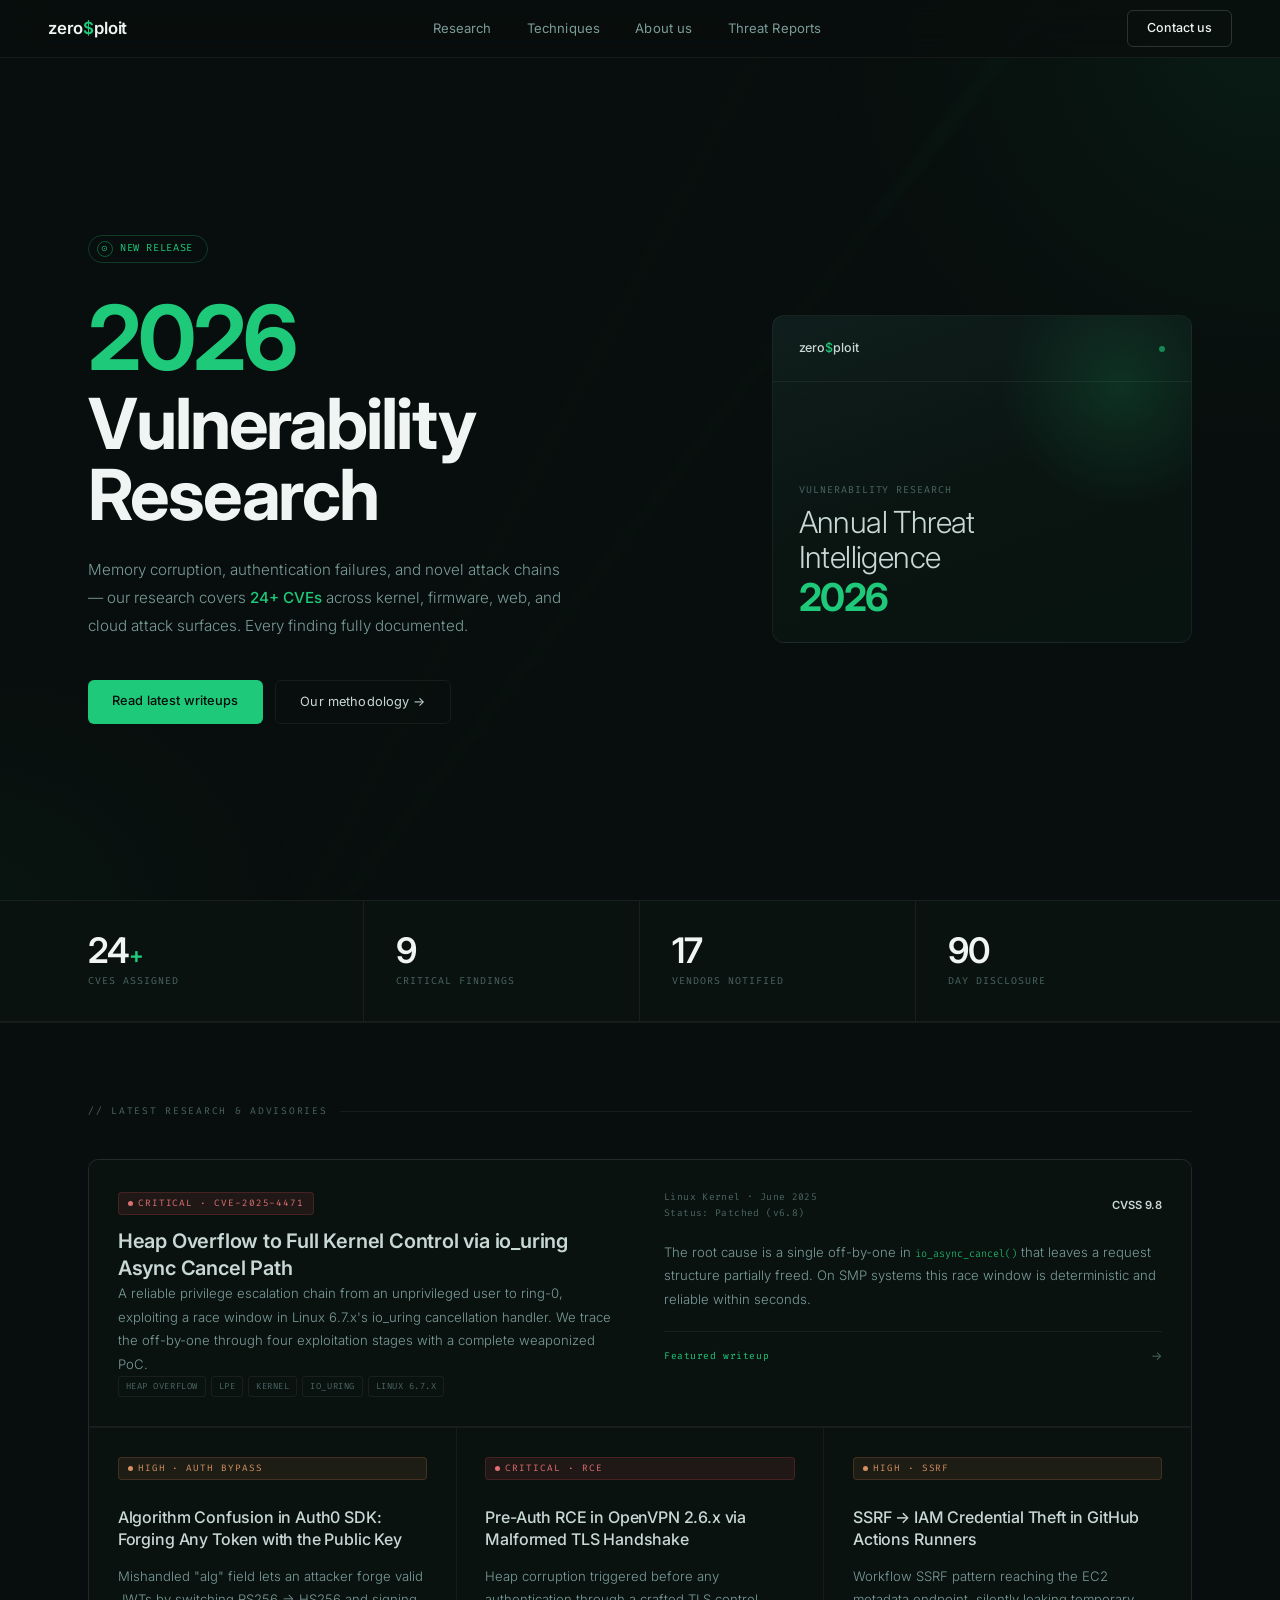
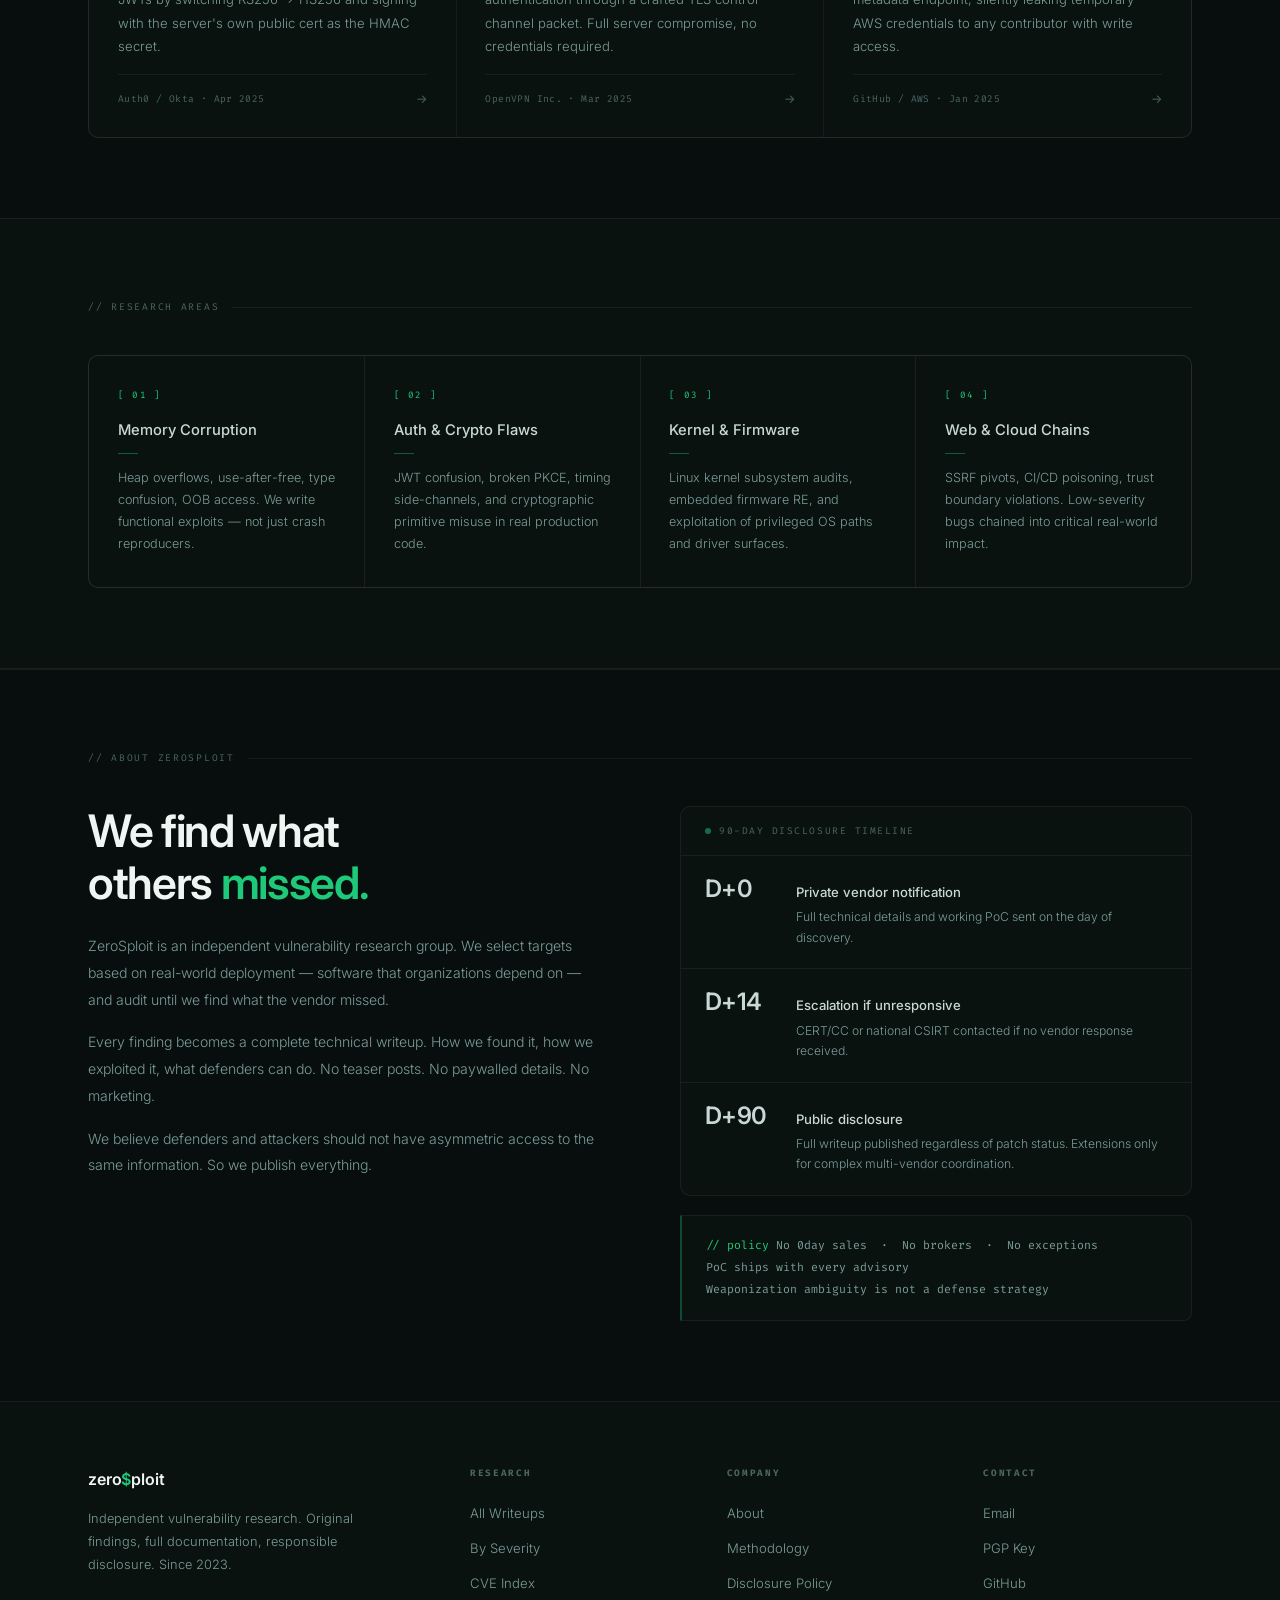
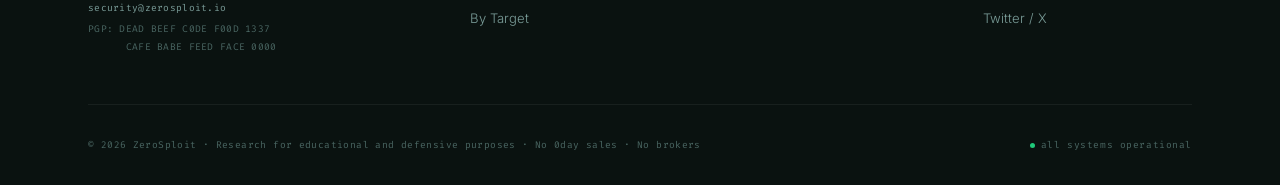
==== index.html @ f0966a4c "Initial commit: ZeroSploit vulnerability research site - Homepage with hero, stats, research cards, " ====
<!DOCTYPE html>
<html lang="en">
<head>
<meta charset="UTF-8"/>
<meta name="viewport" content="width=device-width, initial-scale=1.0"/>
<title>ZeroSploit — Vulnerability Research</title>
<link rel="preconnect" href="https://fonts.googleapis.com"/>
<link href="https://fonts.googleapis.com/css2?family=Inter:wght@300;400;500;600&family=Fira+Code:wght@300;400&display=swap" rel="stylesheet"/>
<link rel="stylesheet" href="assets/style.css"/>
</head>
<body>

<div class="scene" aria-hidden="true">
  <div class="sg-tr"></div>
  <div class="sg-bl"></div>
  <div class="sg-rays"></div>
</div>

<!-- NAV -->
<nav>
  <a class="nav-logo" href="/">zero<span class="dollar">$</span>ploit</a>
  <div class="nav-links">
    <a href="#research">Research</a>
    <a href="#techniques">Techniques</a>
    <a href="#about">About us</a>
    <a href="#contact">Threat Reports</a>
  </div>
  <a class="nav-btn" href="#contact">Contact us</a>
</nav>

<!-- HERO -->
<div class="hero">
  <div class="hero-left">
    <div class="hero-chip">
      <div class="chip-icon">&#x2299;</div>
      New Release
    </div>
    <div class="hero-year">2026</div>
    <h1 class="hero-headline">Vulnerability<br/>Research</h1>
    <p class="hero-sub">
      Memory corruption, authentication failures, and novel attack chains —
      our research covers <strong>24+ CVEs</strong> across kernel, firmware,
      web, and cloud attack surfaces. Every finding fully documented.
    </p>
    <div class="hero-actions">
      <a class="btn-primary" href="#research">Read latest writeups</a>
      <a class="btn-outline" href="#about">Our methodology &rarr;</a>
    </div>
  </div>

  <div class="hero-right">
    <div class="report-card">
      <div class="rc-glow"></div>
      <div class="rc-top">
        <span class="rc-brand">zero<span class="dollar">$</span>ploit</span>
        <span class="rc-dot"></span>
      </div>
      <div class="rc-body">
        <div class="rc-mesh"></div>
        <div class="rc-label">Vulnerability Research</div>
        <div class="rc-title">Annual Threat<br/>Intelligence</div>
        <div class="rc-year">2026</div>
      </div>
    </div>
  </div>
</div>

<!-- STATS BAR -->
<div class="stats-bar">
  <div class="stats-inner">
    <div class="stat-cell">
      <div class="stat-num">24<span>+</span></div>
      <div class="stat-label">CVEs Assigned</div>
    </div>
    <div class="stat-cell">
      <div class="stat-num">9</div>
      <div class="stat-label">Critical Findings</div>
    </div>
    <div class="stat-cell">
      <div class="stat-num">17</div>
      <div class="stat-label">Vendors Notified</div>
    </div>
    <div class="stat-cell">
      <div class="stat-num">90</div>
      <div class="stat-label">Day Disclosure</div>
    </div>
  </div>
</div>

<!-- RESEARCH -->
<div style="border-top: 1px solid var(--border); position: relative; z-index: 1;">
<div class="section" id="research">
  <div class="sec-label">// latest research & advisories</div>

  <div class="cards-layout">

    <!-- hero row -->
    <div class="rcard rcard-hero" onclick="window.location='posts/cve-2025-example.html'">
      <div class="rcard-hero-left">
        <div class="sev sev-c">Critical &middot; CVE-2025-4471</div>
        <div class="rcard-title">Heap Overflow to Full Kernel Control via io_uring Async Cancel Path</div>
        <p class="rcard-excerpt">A reliable privilege escalation chain from an unprivileged user to ring-0, exploiting a race window in Linux 6.7.x's io_uring cancellation handler. We trace the off-by-one through four exploitation stages with a complete weaponized PoC.</p>
        <div class="rcard-tags">
          <span class="rtag">heap overflow</span>
          <span class="rtag">LPE</span>
          <span class="rtag">kernel</span>
          <span class="rtag">io_uring</span>
          <span class="rtag">Linux 6.7.x</span>
        </div>
      </div>
      <div class="rcard-hero-right">
        <div class="rcard-foot" style="border: none; padding: 0; margin: 0 0 1.2rem 0;">
          <div class="rcard-meta">Linux Kernel &middot; June 2025<br/>Status: Patched (v6.8)</div>
          <div class="rcard-cvss">CVSS 9.8</div>
        </div>
        <p class="rcard-excerpt">The root cause is a single off-by-one in <code style="font-family:var(--code);font-size:0.78em;color:var(--green);">io_async_cancel()</code> that leaves a request structure partially freed. On SMP systems this race window is deterministic and reliable within seconds.</p>
        <div class="rcard-foot" style="margin-top: 1.2rem;">
          <span style="font-family:var(--code);font-size:0.6rem;color:var(--green);letter-spacing:0.06em;">Featured writeup</span>
          <span class="rcard-arrow">&rarr;</span>
        </div>
      </div>
    </div>

    <!-- row 2 -->
    <a class="rcard" href="#">
      <div class="sev sev-h">High &middot; Auth Bypass</div>
      <div class="rcard-title">Algorithm Confusion in Auth0 SDK: Forging Any Token with the Public Key</div>
      <p class="rcard-excerpt">Mishandled "alg" field lets an attacker forge valid JWTs by switching RS256 &rarr; HS256 and signing with the server's own public cert as the HMAC secret.</p>
      <div class="rcard-foot">
        <div class="rcard-meta">Auth0 / Okta &middot; Apr 2025</div>
        <span class="rcard-arrow">&rarr;</span>
      </div>
    </a>

    <a class="rcard" href="#">
      <div class="sev sev-c">Critical &middot; RCE</div>
      <div class="rcard-title">Pre-Auth RCE in OpenVPN 2.6.x via Malformed TLS Handshake</div>
      <p class="rcard-excerpt">Heap corruption triggered before any authentication through a crafted TLS control channel packet. Full server compromise, no credentials required.</p>
      <div class="rcard-foot">
        <div class="rcard-meta">OpenVPN Inc. &middot; Mar 2025</div>
        <span class="rcard-arrow">&rarr;</span>
      </div>
    </a>

    <a class="rcard" href="#">
      <div class="sev sev-h">High &middot; SSRF</div>
      <div class="rcard-title">SSRF &rarr; IAM Credential Theft in GitHub Actions Runners</div>
      <p class="rcard-excerpt">Workflow SSRF pattern reaching the EC2 metadata endpoint, silently leaking temporary AWS credentials to any contributor with write access.</p>
      <div class="rcard-foot">
        <div class="rcard-meta">GitHub / AWS &middot; Jan 2025</div>
        <span class="rcard-arrow">&rarr;</span>
      </div>
    </a>

  </div>
</div>
</div>

<!-- TECHNIQUES -->
<div class="tech-wrap" id="techniques">
  <div class="tech-inner">
    <div class="sec-label">// research areas</div>
    <div class="tech-grid">
      <div class="tech-cell">
        <div class="tech-num">[ 01 ]</div>
        <div class="tech-name">Memory Corruption</div>
        <div class="tech-line"></div>
        <p class="tech-desc">Heap overflows, use-after-free, type confusion, OOB access. We write functional exploits — not just crash reproducers.</p>
      </div>
      <div class="tech-cell">
        <div class="tech-num">[ 02 ]</div>
        <div class="tech-name">Auth & Crypto Flaws</div>
        <div class="tech-line"></div>
        <p class="tech-desc">JWT confusion, broken PKCE, timing side-channels, and cryptographic primitive misuse in real production code.</p>
      </div>
      <div class="tech-cell">
        <div class="tech-num">[ 03 ]</div>
        <div class="tech-name">Kernel & Firmware</div>
        <div class="tech-line"></div>
        <p class="tech-desc">Linux kernel subsystem audits, embedded firmware RE, and exploitation of privileged OS paths and driver surfaces.</p>
      </div>
      <div class="tech-cell">
        <div class="tech-num">[ 04 ]</div>
        <div class="tech-name">Web & Cloud Chains</div>
        <div class="tech-line"></div>
        <p class="tech-desc">SSRF pivots, CI/CD poisoning, trust boundary violations. Low-severity bugs chained into critical real-world impact.</p>
      </div>
    </div>
  </div>
</div>

<!-- ABOUT -->
<div style="border-top: 1px solid var(--border); position: relative; z-index: 1;">
<div class="section" id="about">
  <div class="sec-label">// about zerosploit</div>
  <div class="about-grid">
    <div>
      <h2 class="about-title">We find what<br/>others <span class="accent">missed.</span></h2>
      <div class="about-body">
        <p>ZeroSploit is an independent vulnerability research group. We select targets based on real-world deployment — software that organizations depend on — and audit until we find what the vendor missed.</p>
        <p>Every finding becomes a complete technical writeup. How we found it, how we exploited it, what defenders can do. No teaser posts. No paywalled details. No marketing.</p>
        <p>We believe defenders and attackers should not have asymmetric access to the same information. So we publish everything.</p>
      </div>
    </div>
    <div>
      <div class="timeline">
        <div class="tl-head">
          <div class="tl-dot"></div>
          <span class="tl-title">90-day disclosure timeline</span>
        </div>
        <div class="tl-row">
          <div class="tl-day">D+0</div>
          <div class="tl-body">
            <div class="tl-step">Private vendor notification</div>
            <p class="tl-desc">Full technical details and working PoC sent on the day of discovery.</p>
          </div>
        </div>
        <div class="tl-row">
          <div class="tl-day">D+14</div>
          <div class="tl-body">
            <div class="tl-step">Escalation if unresponsive</div>
            <p class="tl-desc">CERT/CC or national CSIRT contacted if no vendor response received.</p>
          </div>
        </div>
        <div class="tl-row">
          <div class="tl-day">D+90</div>
          <div class="tl-body">
            <div class="tl-step">Public disclosure</div>
            <p class="tl-desc">Full writeup published regardless of patch status. Extensions only for complex multi-vendor coordination.</p>
          </div>
        </div>
      </div>
      <div class="policy-note">
        <strong>// policy</strong>
        No 0day sales &nbsp;&middot;&nbsp; No brokers &nbsp;&middot;&nbsp; No exceptions<br/>
        PoC ships with every advisory<br/>
        Weaponization ambiguity is not a defense strategy
      </div>
    </div>
  </div>
</div>
</div>

<!-- FOOTER -->
<footer id="contact">
  <div class="footer-inner">
    <div class="footer-top">
      <div>
        <div class="f-logo">zero<span class="dollar">$</span>ploit</div>
        <p class="f-desc">Independent vulnerability research. Original findings, full documentation, responsible disclosure. Since 2023.</p>
        <div class="f-pgp">
          <strong>security@zerosploit.io</strong>
          PGP: DEAD BEEF C0DE F00D 1337<br/>
          &nbsp;&nbsp;&nbsp;&nbsp;&nbsp;&nbsp;CAFE BABE FEED FACE 0000
        </div>
      </div>
      <div class="footer-col">
        <h5>Research</h5>
        <ul>
          <li><a href="#">All Writeups</a></li>
          <li><a href="#">By Severity</a></li>
          <li><a href="#">CVE Index</a></li>
          <li><a href="#">By Target</a></li>
        </ul>
      </div>
      <div class="footer-col">
        <h5>Company</h5>
        <ul>
          <li><a href="#">About</a></li>
          <li><a href="#">Methodology</a></li>
          <li><a href="#">Disclosure Policy</a></li>
        </ul>
      </div>
      <div class="footer-col">
        <h5>Contact</h5>
        <ul>
          <li><a href="mailto:security@zerosploit.io">Email</a></li>
          <li><a href="#">PGP Key</a></li>
          <li><a href="#">GitHub</a></li>
          <li><a href="#">Twitter / X</a></li>
        </ul>
      </div>
    </div>
    <div class="footer-bottom">
      <span class="f-copy">&copy; 2026 ZeroSploit &middot; Research for educational and defensive purposes &middot; No 0day sales &middot; No brokers</span>
      <div class="f-status">
        <span class="f-status-dot"></span>
        all systems operational
      </div>
    </div>
  </div>
</footer>

</body>
</html>
---- assets/style.css ----
*, *::before, *::after { box-sizing: border-box; margin: 0; padding: 0; }

:root {
  --bg:        #080E0D;
  --bg1:       #0A1210;
  --bg2:       #0D1614;
  --bg3:       #101A18;
  --border:    rgba(255,255,255,0.06);
  --border2:   rgba(255,255,255,0.04);

  --white:     #F0F5F4;
  --textlt:    #C8D8D5;
  --text:      #7A9C98;
  --textdim:   #4A6662;

  --green:     #1FC97A;
  --greendim:  rgba(31,201,122,0.12);
  --greenglow: rgba(31,201,122,0.06);

  --red:       #E05555;
  --orange:    #D4804A;

  --sans: 'Inter', system-ui, sans-serif;
  --code: 'Fira Code', monospace;
}

html { scroll-behavior: smooth; }

body {
  background: var(--bg);
  color: var(--text);
  font-family: var(--sans);
  font-size: 15px;
  line-height: 1.65;
  overflow-x: hidden;
}

/* ── AMBIENT ── */
.scene {
  position: fixed;
  inset: 0;
  pointer-events: none;
  z-index: 0;
  overflow: hidden;
}

.sg-tr {
  position: absolute;
  top: -20%; right: -15%;
  width: 700px; height: 700px;
  background: radial-gradient(ellipse at 70% 30%,
    rgba(31,201,122,0.07) 0%,
    rgba(31,201,122,0.03) 30%,
    transparent 65%);
}

.sg-bl {
  position: absolute;
  bottom: -10%; left: -10%;
  width: 500px; height: 400px;
  background: radial-gradient(ellipse at 20% 80%,
    rgba(31,201,122,0.04) 0%,
    transparent 60%);
}

.sg-rays {
  position: absolute;
  inset: 0;
  background:
    linear-gradient(128deg,
      transparent 0%,
      transparent 52%,
      rgba(31,201,122,0.015) 52.5%,
      rgba(31,201,122,0.015) 53%,
      transparent 53.5%,
      transparent 100%),
    linear-gradient(118deg,
      transparent 0%,
      transparent 44%,
      rgba(31,201,122,0.01) 44.5%,
      rgba(31,201,122,0.01) 45%,
      transparent 45.5%,
      transparent 100%);
}

/* ── NAV ── */
nav {
  position: fixed;
  top: 0; left: 0; right: 0;
  z-index: 900;
  display: flex;
  align-items: center;
  justify-content: space-between;
  padding: 0 3rem;
  height: 58px;
  background: rgba(8,14,13,0.75);
  backdrop-filter: blur(20px);
  -webkit-backdrop-filter: blur(20px);
  border-bottom: 1px solid var(--border);
}

.nav-logo {
  font-family: var(--sans);
  font-size: 1.05rem;
  font-weight: 600;
  color: var(--white);
  text-decoration: none;
  letter-spacing: -0.01em;
}

.nav-logo .dollar { color: var(--green); }

.nav-links {
  display: flex;
  align-items: center;
  gap: 2.2rem;
}

.nav-links a {
  font-size: 0.82rem;
  font-weight: 400;
  color: var(--text);
  text-decoration: none;
  letter-spacing: 0.01em;
  transition: color 0.18s;
}

.nav-links a:hover { color: var(--white); }

.nav-btn {
  font-size: 0.78rem;
  font-weight: 500;
  color: var(--white);
  background: transparent;
  border: 1px solid rgba(255,255,255,0.15);
  border-radius: 6px;
  padding: 0.45rem 1.2rem;
  text-decoration: none;
  transition: border-color 0.18s, color 0.18s;
}

.nav-btn:hover { border-color: var(--green); color: var(--green); }

/* ── HERO ── */
.hero {
  position: relative;
  z-index: 1;
  min-height: 100vh;
  display: grid;
  grid-template-columns: 1fr 420px;
  align-items: center;
  gap: 5rem;
  padding: 0 3rem;
  padding-top: 58px;
  max-width: 1200px;
  margin: 0 auto;
}

.hero-left {}

.hero-chip {
  display: inline-flex;
  align-items: center;
  gap: 7px;
  border: 1px solid rgba(31,201,122,0.25);
  border-radius: 100px;
  padding: 0.3rem 0.9rem 0.3rem 0.5rem;
  font-family: var(--code);
  font-size: 0.64rem;
  color: var(--green);
  letter-spacing: 0.06em;
  text-transform: uppercase;
  margin-bottom: 2rem;
}

.chip-icon {
  width: 16px; height: 16px;
  border: 1px solid rgba(31,201,122,0.4);
  border-radius: 50%;
  display: flex; align-items: center; justify-content: center;
  flex-shrink: 0;
  font-size: 0.5rem;
  color: var(--green);
}

.hero-year {
  font-family: var(--sans);
  font-size: clamp(3.5rem, 7vw, 6rem);
  font-weight: 700;
  color: var(--green);
  line-height: 0.95;
  letter-spacing: -0.04em;
  margin-bottom: 0.1em;
}

.hero-headline {
  font-size: clamp(2.8rem, 5.5vw, 4.5rem);
  font-weight: 700;
  color: var(--white);
  line-height: 1.0;
  letter-spacing: -0.03em;
  margin-bottom: 1.6rem;
}

.hero-sub {
  font-size: 0.95rem;
  font-weight: 300;
  color: var(--text);
  max-width: 480px;
  line-height: 1.85;
  margin-bottom: 2.5rem;
}

.hero-sub strong {
  color: var(--green);
  font-weight: 500;
}

.hero-actions {
  display: flex;
  gap: 0.8rem;
  flex-wrap: wrap;
}

.btn-primary {
  font-size: 0.8rem;
  font-weight: 500;
  color: #050D0B;
  background: var(--green);
  border-radius: 6px;
  padding: 0.65rem 1.5rem;
  text-decoration: none;
  transition: opacity 0.18s;
  letter-spacing: 0.01em;
}

.btn-primary:hover { opacity: 0.88; }

.btn-outline {
  font-size: 0.8rem;
  font-weight: 400;
  color: var(--textlt);
  background: transparent;
  border: 1px solid var(--border);
  border-radius: 6px;
  padding: 0.65rem 1.5rem;
  text-decoration: none;
  transition: border-color 0.18s, color 0.18s;
  letter-spacing: 0.01em;
}

.btn-outline:hover { border-color: rgba(255,255,255,0.18); color: var(--white); }

/* ── REPORT CARD ── */
.hero-right {}

.report-card {
  background: linear-gradient(160deg, #0F1E1C 0%, #0A1512 50%, #081410 100%);
  border: 1px solid var(--border);
  border-radius: 12px;
  overflow: hidden;
  position: relative;
}

.rc-glow {
  position: absolute;
  top: -60px; right: -60px;
  width: 260px; height: 260px;
  background: radial-gradient(ellipse, rgba(31,201,122,0.15) 0%, transparent 65%);
  pointer-events: none;
}

.rc-top {
  padding: 1.4rem 1.6rem;
  border-bottom: 1px solid var(--border);
  display: flex;
  align-items: center;
  justify-content: space-between;
}

.rc-brand {
  font-size: 0.78rem;
  font-weight: 500;
  color: var(--textlt);
  letter-spacing: -0.01em;
}

.rc-brand .dollar { color: var(--green); }

.rc-dot {
  width: 6px; height: 6px;
  border-radius: 50%;
  background: var(--green);
  opacity: 0.6;
  animation: breathe 3s ease-in-out infinite;
}

@keyframes breathe {
  0%,100% { opacity: 0.6; }
  50%      { opacity: 0.2; }
}

.rc-body {
  padding: 2rem 1.6rem 1.6rem;
  position: relative;
  min-height: 260px;
  display: flex;
  flex-direction: column;
  justify-content: flex-end;
}

.rc-mesh {
  position: absolute;
  top: 0; left: 0; right: 0; bottom: 0;
  background-image: radial-gradient(circle, rgba(31,201,122,0.08) 1px, transparent 1px);
  background-size: 22px 22px;
  mask-image: linear-gradient(to bottom, rgba(0,0,0,0.3) 0%, transparent 80%);
  pointer-events: none;
}

.rc-label {
  font-family: var(--code);
  font-size: 0.62rem;
  color: var(--textdim);
  letter-spacing: 0.1em;
  text-transform: uppercase;
  margin-bottom: 0.4rem;
  position: relative;
  z-index: 1;
}

.rc-title {
  font-family: var(--sans);
  font-size: 1.9rem;
  font-weight: 300;
  color: var(--textlt);
  line-height: 1.15;
  letter-spacing: -0.02em;
  margin-bottom: 0.2rem;
  position: relative;
  z-index: 1;
}

.rc-year {
  font-family: var(--sans);
  font-size: 2.4rem;
  font-weight: 700;
  color: var(--green);
  letter-spacing: -0.04em;
  line-height: 1;
  position: relative;
  z-index: 1;
}

/* ── STATS BAR ── */
.stats-bar {
  position: relative;
  z-index: 1;
  border-top: 1px solid var(--border);
  border-bottom: 1px solid var(--border);
  background: var(--bg1);
}

.stats-inner {
  max-width: 1200px;
  margin: 0 auto;
  padding: 0 3rem;
  display: grid;
  grid-template-columns: repeat(4, 1fr);
}

.stat-cell {
  padding: 2rem 0;
  border-right: 1px solid var(--border);
  padding-right: 2rem;
  padding-left: 2rem;
}

.stat-cell:first-child { padding-left: 0; }
.stat-cell:last-child { border-right: none; }

.stat-num {
  font-size: 2.2rem;
  font-weight: 600;
  color: var(--white);
  letter-spacing: -0.03em;
  line-height: 1;
  margin-bottom: 0.3rem;
}

.stat-num span { color: var(--green); font-size: 1.4rem; }

.stat-label {
  font-family: var(--code);
  font-size: 0.62rem;
  color: var(--textdim);
  letter-spacing: 0.1em;
  text-transform: uppercase;
}

/* ── SHARED SECTION ── */
.section {
  position: relative;
  z-index: 1;
  padding: 5rem 3rem;
  max-width: 1200px;
  margin: 0 auto;
}

.sec-label {
  display: flex;
  align-items: center;
  gap: 0.8rem;
  font-family: var(--code);
  font-size: 0.6rem;
  letter-spacing: 0.18em;
  text-transform: uppercase;
  color: var(--textdim);
  margin-bottom: 2.5rem;
}

.sec-label::after {
  content: '';
  flex: 1;
  height: 1px;
  background: var(--border);
}

/* ── RESEARCH CARDS ── */
.cards-layout {
  display: grid;
  grid-template-columns: 1fr 1fr 1fr;
  grid-template-rows: auto auto;
  gap: 1px;
  background: var(--border);
  border: 1px solid var(--border);
  border-radius: 10px;
  overflow: hidden;
}

.rcard {
  background: var(--bg1);
  padding: 1.8rem;
  text-decoration: none;
  color: inherit;
  display: flex;
  flex-direction: column;
  gap: 0.9rem;
  transition: background 0.2s;
  cursor: pointer;
}

.rcard:hover { background: var(--bg2); }

.rcard-hero {
  grid-column: 1 / -1;
  display: grid;
  grid-template-columns: 1fr 1fr;
  gap: 3rem;
  align-items: start;
  border-bottom: 1px solid var(--border);
}

.rcard-hero-left {}
.rcard-hero-right {}

.sev {
  display: inline-flex;
  align-items: center;
  gap: 5px;
  font-family: var(--code);
  font-size: 0.58rem;
  letter-spacing: 0.1em;
  text-transform: uppercase;
  padding: 3px 9px;
  border-radius: 4px;
  margin-bottom: 0.8rem;
}

.sev::before {
  content: '';
  width: 5px; height: 5px;
  border-radius: 50%;
  flex-shrink: 0;
}

.sev-c { background: rgba(224,85,85,0.1); color: #E07070; border: 1px solid rgba(224,85,85,0.2); }
.sev-c::before { background: #E07070; }

.sev-h { background: rgba(212,128,74,0.1); color: #D49060; border: 1px solid rgba(212,128,74,0.2); }
.sev-h::before { background: #D49060; }

.sev-m { background: rgba(31,201,122,0.08); color: var(--green); border: 1px solid rgba(31,201,122,0.18); }
.sev-m::before { background: var(--green); }

.rcard-title {
  font-size: 1rem;
  font-weight: 500;
  color: var(--textlt);
  line-height: 1.35;
  letter-spacing: -0.01em;
  transition: color 0.18s;
}

.rcard:hover .rcard-title { color: var(--white); }

.rcard-hero .rcard-title {
  font-size: 1.25rem;
  font-weight: 600;
}

.rcard-excerpt {
  font-size: 0.82rem;
  color: var(--text);
  line-height: 1.8;
  font-weight: 300;
  flex: 1;
}

.rcard-tags {
  display: flex;
  flex-wrap: wrap;
  gap: 5px;
}

.rtag {
  font-family: var(--code);
  font-size: 0.55rem;
  letter-spacing: 0.06em;
  text-transform: uppercase;
  color: var(--textdim);
  border: 1px solid var(--border);
  border-radius: 3px;
  padding: 2px 7px;
}

.rcard-foot {
  display: flex;
  align-items: center;
  justify-content: space-between;
  padding-top: 0.9rem;
  border-top: 1px solid var(--border);
  margin-top: auto;
}

.rcard-meta {
  font-family: var(--code);
  font-size: 0.6rem;
  color: var(--textdim);
  letter-spacing: 0.04em;
  line-height: 1.7;
}

.rcard-cvss {
  font-size: 0.7rem;
  font-weight: 600;
  color: var(--textlt);
  letter-spacing: -0.01em;
}

.rcard-arrow {
  font-size: 0.75rem;
  color: var(--textdim);
  transition: color 0.18s, transform 0.18s;
}

.rcard:hover .rcard-arrow {
  color: var(--green);
  transform: translateX(3px);
}

/* ── TECHNIQUES ── */
.tech-wrap {
  background: var(--bg1);
  border-top: 1px solid var(--border);
  border-bottom: 1px solid var(--border);
}

.tech-inner {
  max-width: 1200px;
  margin: 0 auto;
  padding: 5rem 3rem;
}

.tech-grid {
  display: grid;
  grid-template-columns: repeat(4, 1fr);
  gap: 1px;
  background: var(--border);
  border: 1px solid var(--border);
  border-radius: 10px;
  overflow: hidden;
}

.tech-cell {
  background: var(--bg1);
  padding: 2rem 1.8rem;
  display: flex;
  flex-direction: column;
  gap: 0.8rem;
  transition: background 0.18s;
}

.tech-cell:hover { background: var(--bg2); }

.tech-num {
  font-family: var(--code);
  font-size: 0.58rem;
  color: var(--green);
  letter-spacing: 0.14em;
  margin-bottom: 0.3rem;
}

.tech-name {
  font-size: 0.92rem;
  font-weight: 500;
  color: var(--textlt);
  line-height: 1.3;
}

.tech-line {
  width: 20px;
  height: 1px;
  background: var(--green);
  opacity: 0.4;
}

.tech-desc {
  font-size: 0.79rem;
  color: var(--text);
  line-height: 1.75;
  font-weight: 300;
}

/* ── ABOUT ── */
.about-grid {
  display: grid;
  grid-template-columns: 1fr 1fr;
  gap: 5rem;
  align-items: start;
}

.about-title {
  font-size: clamp(1.8rem, 3.5vw, 2.8rem);
  font-weight: 600;
  color: var(--white);
  line-height: 1.15;
  letter-spacing: -0.03em;
  margin-bottom: 1.5rem;
}

.about-title .accent { color: var(--green); }

.about-body {
  font-size: 0.88rem;
  color: var(--text);
  line-height: 1.9;
  font-weight: 300;
}

.about-body p { margin-bottom: 1rem; }
.about-body p:last-child { margin-bottom: 0; }

/* timeline */
.timeline {
  background: var(--bg1);
  border: 1px solid var(--border);
  border-radius: 10px;
  overflow: hidden;
}

.tl-head {
  padding: 1rem 1.5rem;
  border-bottom: 1px solid var(--border);
  display: flex;
  align-items: center;
  gap: 8px;
}

.tl-dot {
  width: 6px; height: 6px;
  border-radius: 50%;
  background: var(--green);
  opacity: 0.5;
}

.tl-title {
  font-family: var(--code);
  font-size: 0.6rem;
  letter-spacing: 0.16em;
  text-transform: uppercase;
  color: var(--textdim);
}

.tl-row {
  display: grid;
  grid-template-columns: 72px 1fr;
  gap: 1.2rem;
  padding: 1.3rem 1.5rem;
  border-bottom: 1px solid var(--border);
  align-items: baseline;
}

.tl-row:last-child { border-bottom: none; }

.tl-day {
  font-size: 1.5rem;
  font-weight: 600;
  color: var(--textlt);
  letter-spacing: -0.03em;
  line-height: 1;
}

.tl-body {}

.tl-step {
  font-size: 0.82rem;
  font-weight: 500;
  color: var(--textlt);
  margin-bottom: 0.25rem;
}

.tl-desc {
  font-size: 0.76rem;
  color: var(--text);
  line-height: 1.65;
  font-weight: 300;
}

.policy-note {
  font-family: var(--code);
  font-size: 0.72rem;
  color: var(--text);
  line-height: 1.9;
  margin-top: 1.2rem;
  padding: 1.2rem 1.5rem;
  background: var(--bg1);
  border: 1px solid var(--border);
  border-left: 2px solid rgba(31,201,122,0.3);
  border-radius: 0 8px 8px 0;
}

.policy-note strong { color: var(--green); font-weight: 400; }

/* ── FOOTER ── */
footer {
  position: relative;
  z-index: 1;
  background: var(--bg1);
  border-top: 1px solid var(--border);
}

.footer-inner {
  max-width: 1200px;
  margin: 0 auto;
  padding: 4rem 3rem 2rem;
}

.footer-top {
  display: grid;
  grid-template-columns: 1.6fr 1fr 1fr 1fr;
  gap: 3rem;
  padding-bottom: 3rem;
  border-bottom: 1px solid var(--border);
  margin-bottom: 2rem;
}

.f-logo {
  font-size: 1rem;
  font-weight: 600;
  color: var(--white);
  letter-spacing: -0.01em;
  margin-bottom: 0.9rem;
}

.f-logo .dollar { color: var(--green); }

.f-desc {
  font-size: 0.8rem;
  color: var(--text);
  line-height: 1.8;
  font-weight: 300;
  margin-bottom: 1.4rem;
  max-width: 300px;
}

.f-pgp {
  font-family: var(--code);
  font-size: 0.6rem;
  color: var(--textdim);
  line-height: 1.9;
  letter-spacing: 0.03em;
}

.f-pgp strong {
  color: var(--text);
  font-weight: 400;
  display: block;
  margin-bottom: 0.2rem;
}

.footer-col h5 {
  font-family: var(--code);
  font-size: 0.58rem;
  letter-spacing: 0.18em;
  text-transform: uppercase;
  color: var(--textdim);
  margin-bottom: 1.2rem;
}

.footer-col ul {
  list-style: none;
  display: flex;
  flex-direction: column;
  gap: 0.65rem;
}

.footer-col a {
  font-size: 0.82rem;
  color: var(--text);
  text-decoration: none;
  font-weight: 300;
  transition: color 0.16s;
}

.footer-col a:hover { color: var(--white); }

.footer-bottom {
  display: flex;
  justify-content: space-between;
  align-items: center;
  flex-wrap: wrap;
  gap: 0.8rem;
}

.f-copy {
  font-family: var(--code);
  font-size: 0.6rem;
  color: var(--textdim);
  letter-spacing: 0.04em;
}

.f-status {
  display: flex;
  align-items: center;
  gap: 6px;
  font-family: var(--code);
  font-size: 0.6rem;
  color: var(--textdim);
  letter-spacing: 0.06em;
}

.f-status-dot {
  width: 5px; height: 5px;
  border-radius: 50%;
  background: var(--green);
  animation: breathe 3s ease-in-out infinite;
}

/* ── POST PAGE ── */
.post-wrap {
  position: relative;
  z-index: 1;
  max-width: 860px;
  margin: 0 auto;
  padding: 7rem 2rem 5rem;
}

.post-back {
  display: inline-flex;
  align-items: center;
  gap: 6px;
  font-family: var(--code);
  font-size: 0.68rem;
  color: var(--textdim);
  text-decoration: none;
  letter-spacing: 0.06em;
  margin-bottom: 2.5rem;
  transition: color 0.18s;
}

.post-back:hover { color: var(--green); }

.post-header {
  margin-bottom: 3rem;
  padding-bottom: 2rem;
  border-bottom: 1px solid var(--border);
}

.post-sev {
  margin-bottom: 1rem;
}

.post-title {
  font-size: clamp(1.6rem, 3.5vw, 2.4rem);
  font-weight: 600;
  color: var(--white);
  line-height: 1.2;
  letter-spacing: -0.02em;
  margin-bottom: 1.5rem;
}

.post-meta-grid {
  display: grid;
  grid-template-columns: repeat(auto-fit, minmax(140px, 1fr));
  gap: 1px;
  background: var(--border);
  border: 1px solid var(--border);
  border-radius: 8px;
  overflow: hidden;
}

.pm-cell {
  background: var(--bg1);
  padding: 1rem 1.2rem;
}

.pm-label {
  font-family: var(--code);
  font-size: 0.55rem;
  letter-spacing: 0.12em;
  text-transform: uppercase;
  color: var(--textdim);
  margin-bottom: 0.3rem;
}

.pm-value {
  font-size: 0.85rem;
  font-weight: 500;
  color: var(--textlt);
}

.pm-value.critical { color: var(--red); }
.pm-value.high { color: var(--orange); }
.pm-value.medium { color: var(--green); }

/* table of contents */
.post-toc {
  background: var(--bg1);
  border: 1px solid var(--border);
  border-radius: 8px;
  padding: 1.4rem 1.6rem;
  margin-bottom: 3rem;
}

.post-toc-title {
  font-family: var(--code);
  font-size: 0.6rem;
  letter-spacing: 0.16em;
  text-transform: uppercase;
  color: var(--textdim);
  margin-bottom: 1rem;
}

.post-toc ol {
  list-style: none;
  counter-reset: toc;
  display: flex;
  flex-direction: column;
  gap: 0.5rem;
}

.post-toc li {
  counter-increment: toc;
}

.post-toc li::before {
  content: counter(toc, decimal-leading-zero);
  font-family: var(--code);
  font-size: 0.6rem;
  color: var(--green);
  margin-right: 0.7rem;
  letter-spacing: 0.06em;
}

.post-toc a {
  font-size: 0.82rem;
  color: var(--text);
  text-decoration: none;
  transition: color 0.16s;
}

.post-toc a:hover { color: var(--white); }

/* post body content */
.post-body h2 {
  font-size: 1.25rem;
  font-weight: 600;
  color: var(--white);
  letter-spacing: -0.01em;
  margin: 3rem 0 1.2rem;
  padding-top: 2rem;
  border-top: 1px solid var(--border);
}

.post-body h2:first-child {
  margin-top: 0;
  padding-top: 0;
  border-top: none;
}

.post-body h3 {
  font-size: 1rem;
  font-weight: 500;
  color: var(--textlt);
  margin: 2rem 0 0.8rem;
}

.post-body p {
  font-size: 0.88rem;
  color: var(--text);
  line-height: 1.9;
  font-weight: 300;
  margin-bottom: 1.2rem;
}

.post-body ul, .post-body ol {
  margin: 0.8rem 0 1.2rem 1.5rem;
  font-size: 0.88rem;
  color: var(--text);
  line-height: 1.9;
  font-weight: 300;
}

.post-body li { margin-bottom: 0.4rem; }

.post-body code {
  font-family: var(--code);
  font-size: 0.82em;
  color: var(--green);
  background: rgba(31,201,122,0.08);
  padding: 2px 6px;
  border-radius: 3px;
}

.post-body pre {
  background: var(--bg1);
  border: 1px solid var(--border);
  border-radius: 8px;
  padding: 1.4rem 1.6rem;
  overflow-x: auto;
  margin: 1.2rem 0 1.6rem;
}

.post-body pre code {
  background: none;
  padding: 0;
  font-size: 0.78rem;
  color: var(--textlt);
  line-height: 1.7;
}

.post-body .info-box {
  background: var(--bg1);
  border: 1px solid var(--border);
  border-left: 2px solid var(--green);
  border-radius: 0 8px 8px 0;
  padding: 1.2rem 1.5rem;
  margin: 1.5rem 0;
  font-size: 0.82rem;
  color: var(--text);
  line-height: 1.8;
}

.post-body .info-box strong {
  color: var(--green);
  font-weight: 500;
}

/* disclosure timeline table */
.post-body table {
  width: 100%;
  border-collapse: collapse;
  margin: 1.2rem 0 1.6rem;
  font-size: 0.82rem;
}

.post-body th {
  font-family: var(--code);
  font-size: 0.6rem;
  letter-spacing: 0.12em;
  text-transform: uppercase;
  color: var(--textdim);
  text-align: left;
  padding: 0.8rem 1rem;
  background: var(--bg1);
  border-bottom: 1px solid var(--border);
}

.post-body td {
  padding: 0.8rem 1rem;
  color: var(--text);
  border-bottom: 1px solid var(--border);
  font-weight: 300;
}

.post-body td:first-child {
  color: var(--textlt);
  font-weight: 500;
  white-space: nowrap;
}

/* ── RESPONSIVE ── */
@media (max-width: 960px) {
  nav { padding: 0 1.5rem; }
  .nav-links { display: none; }

  .hero {
    grid-template-columns: 1fr;
    padding: 5rem 1.5rem 3rem;
    gap: 3rem;
    min-height: auto;
  }

  .hero-right { order: -1; }
  .rc-body { min-height: 180px; }

  .stats-inner { grid-template-columns: repeat(2, 1fr); padding: 0 1.5rem; }
  .stat-cell:nth-child(2) { border-right: none; }
  .stat-cell:nth-child(3) { border-right: none; border-top: 1px solid var(--border); }
  .stat-cell:nth-child(4) { border-top: 1px solid var(--border); }

  .section { padding: 3.5rem 1.5rem; }
  .cards-layout { grid-template-columns: 1fr; }
  .rcard-hero { grid-template-columns: 1fr; }

  .tech-inner { padding: 3.5rem 1.5rem; }
  .tech-grid { grid-template-columns: 1fr 1fr; }

  .about-grid { grid-template-columns: 1fr; gap: 2.5rem; }

  .footer-inner { padding: 3rem 1.5rem 2rem; }
  .footer-top { grid-template-columns: 1fr 1fr; gap: 2rem; }
  .footer-top > :first-child { grid-column: 1 / -1; }

  .post-wrap { padding: 5rem 1.5rem 3rem; }
  .post-meta-grid { grid-template-columns: 1fr 1fr; }
}

@media (prefers-reduced-motion: reduce) {
  * { animation: none !important; transition: none !important; }
}
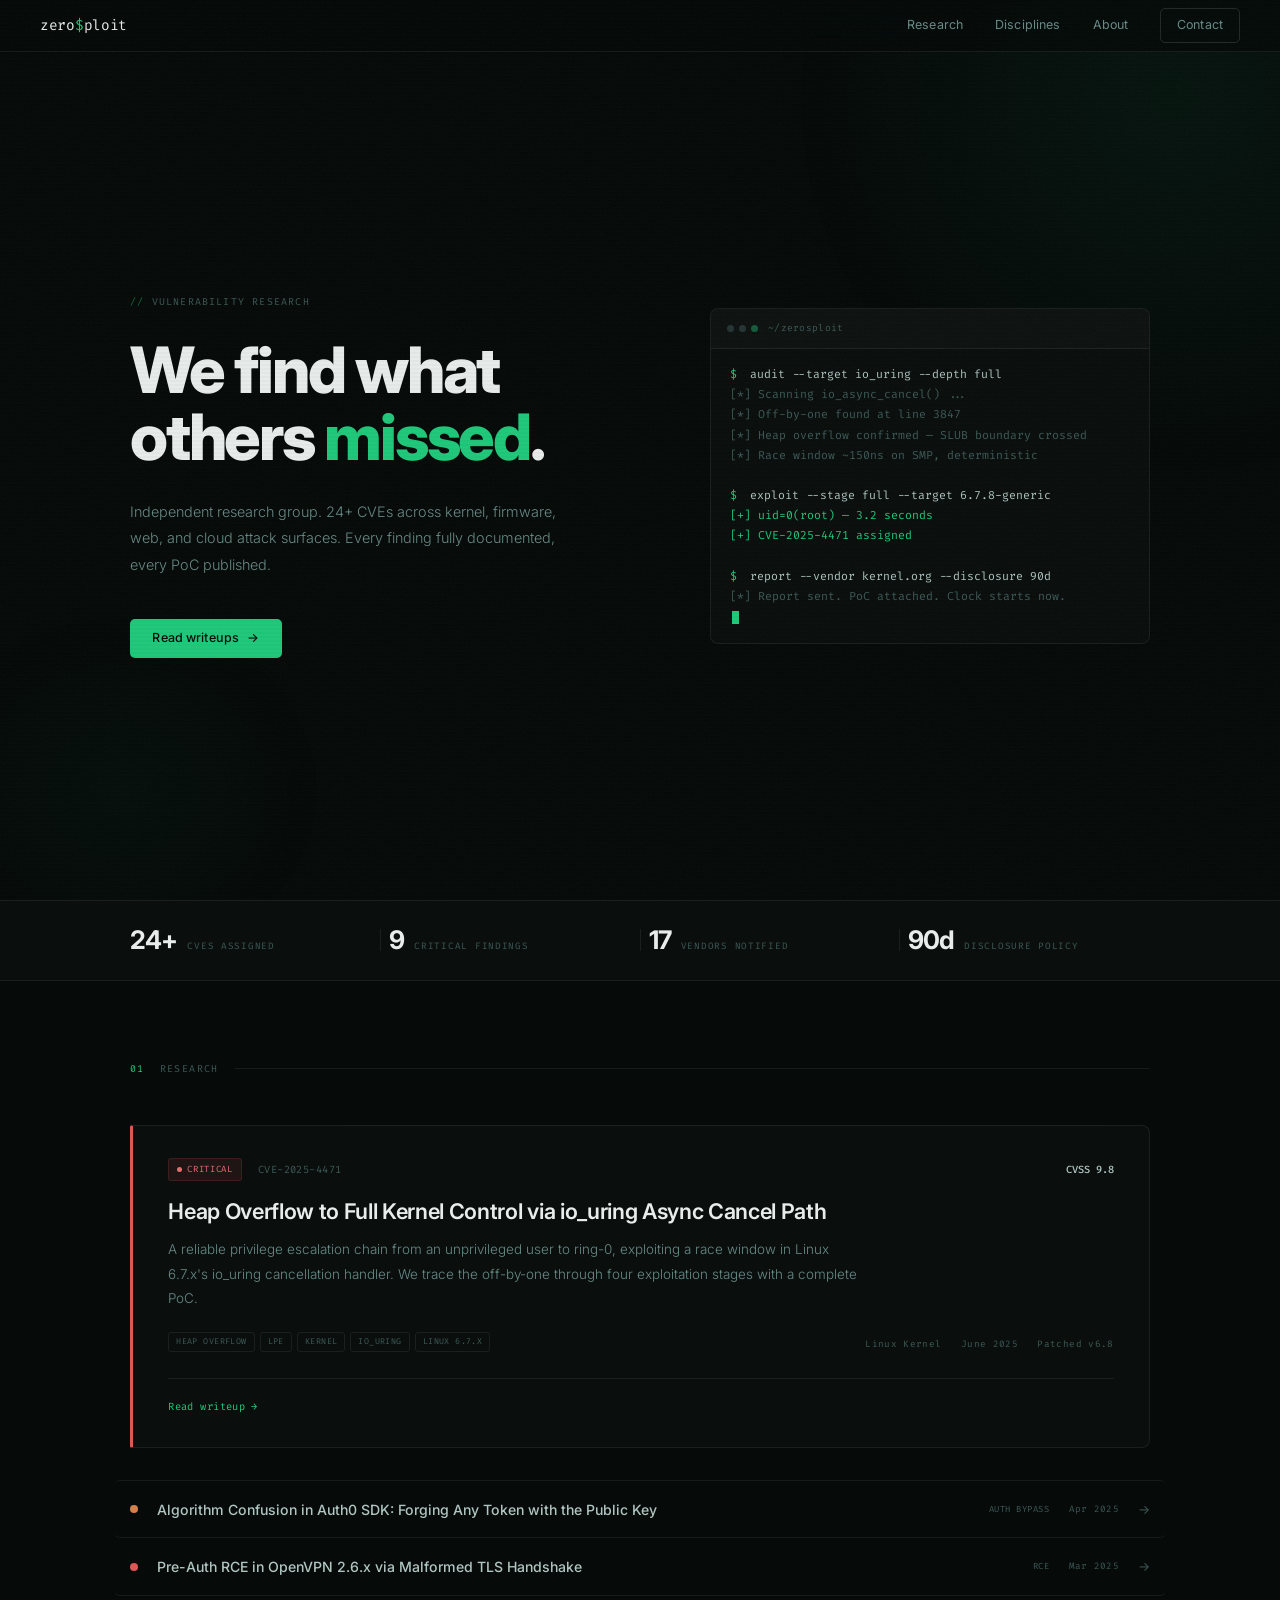
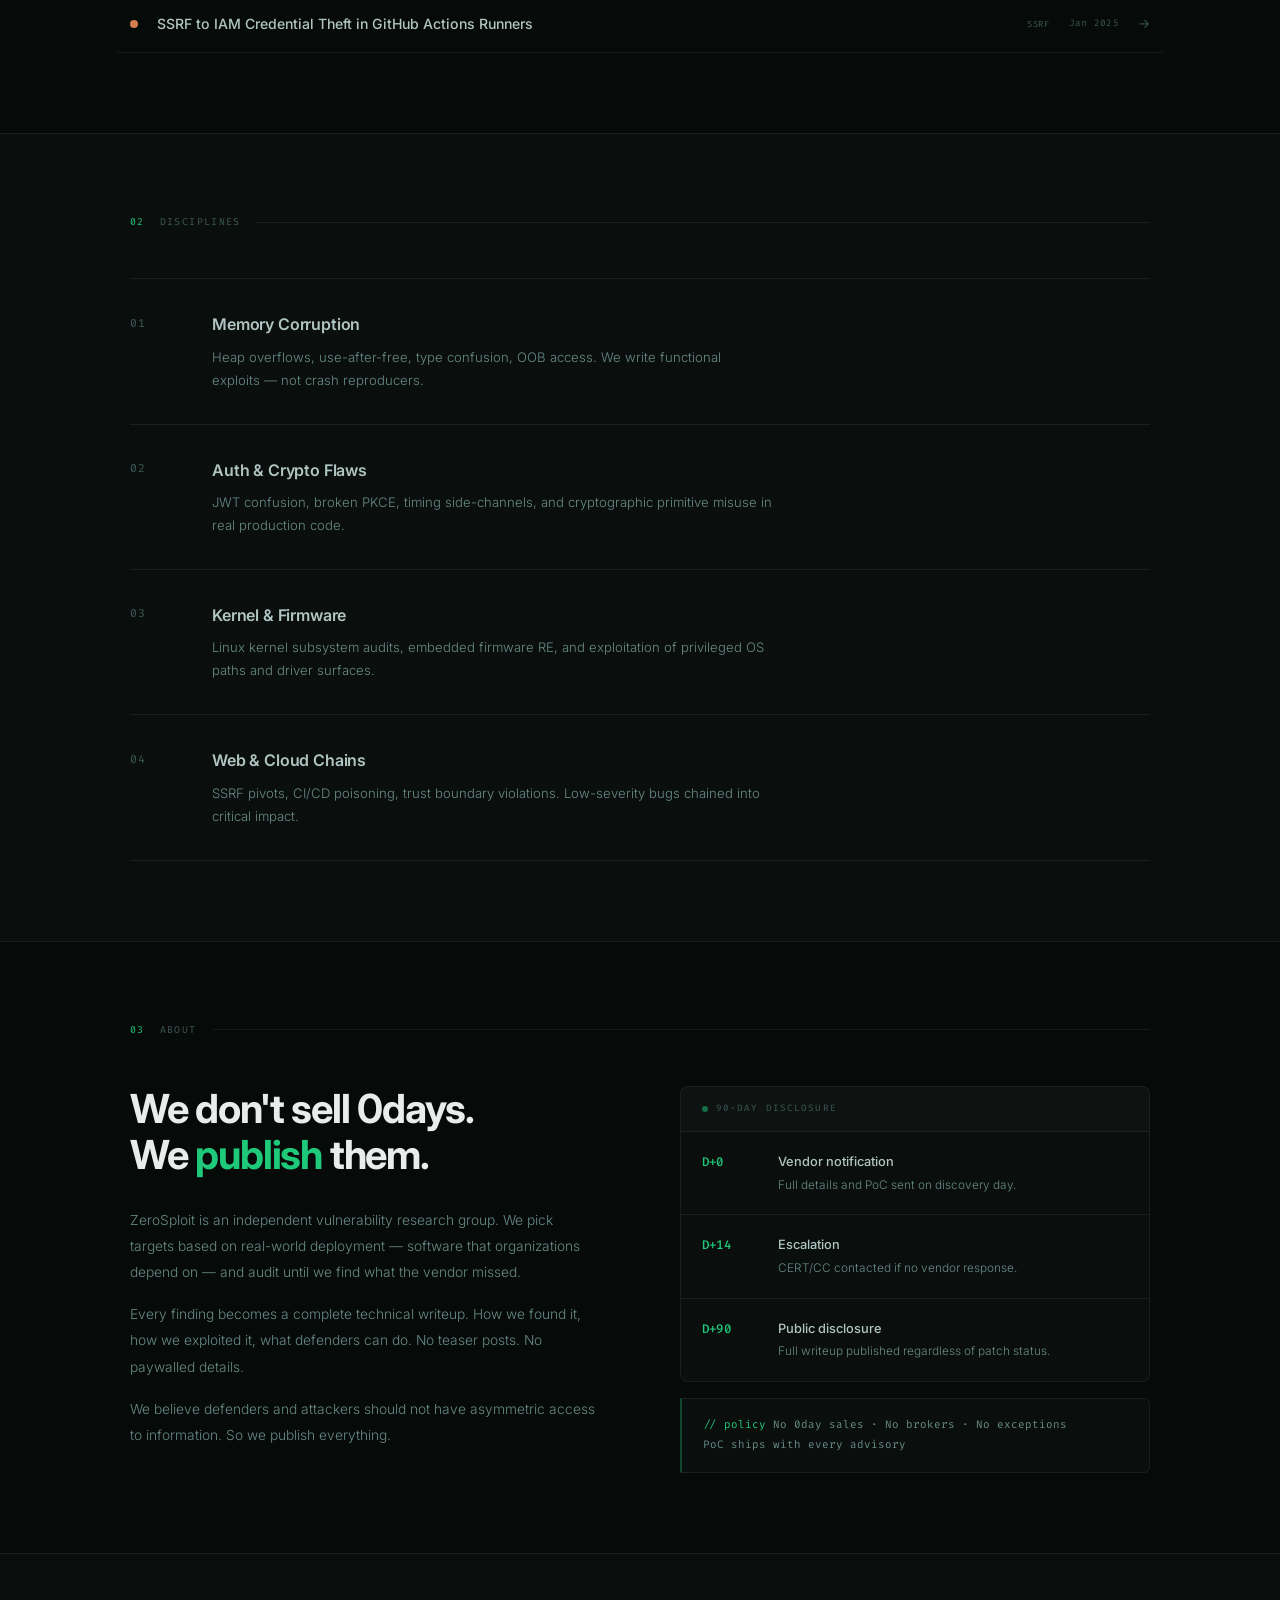
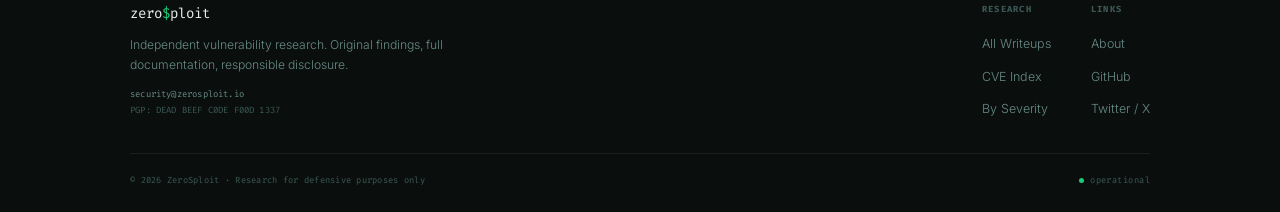
==== commit 0f41c4b2: "Redesign: raw terminal aesthetic, grain texture, scroll reveals - Replace corporate card with intera" ====
--- a/index.html
+++ b/index.html
@@ -4,292 +4,311 @@
 <meta charset="UTF-8"/>
 <meta name="viewport" content="width=device-width, initial-scale=1.0"/>
 <title>ZeroSploit — Vulnerability Research</title>
+<meta name="description" content="Independent vulnerability research group. Original findings, full documentation, responsible disclosure."/>
+<meta name="theme-color" content="#060A09"/>
+<link rel="icon" href="data:image/svg+xml,<svg xmlns='http://www.w3.org/2000/svg' viewBox='0 0 32 32'><text x='50%25' y='55%25' dominant-baseline='central' text-anchor='middle' font-size='24' fill='%231FC97A'>$</text></svg>"/>
 <link rel="preconnect" href="https://fonts.googleapis.com"/>
-<link href="https://fonts.googleapis.com/css2?family=Inter:wght@300;400;500;600&family=Fira+Code:wght@300;400&display=swap" rel="stylesheet"/>
+<link rel="preconnect" href="https://fonts.gstatic.com" crossorigin/>
+<link href="https://fonts.googleapis.com/css2?family=Inter:wght@300;400;500;600;700;800&family=Fira+Code:wght@300;400;500&display=swap" rel="stylesheet"/>
 <link rel="stylesheet" href="assets/style.css"/>
 </head>
 <body>
 
+<!-- grain overlay -->
+<svg class="grain" aria-hidden="true"><filter id="noise"><feTurbulence type="fractalNoise" baseFrequency="0.7" numOctaves="4" stitchTiles="stitch"/><feColorMatrix type="saturate" values="0"/></filter><rect width="100%" height="100%" filter="url(#noise)"/></svg>
+
+<!-- ambient -->
 <div class="scene" aria-hidden="true">
-  <div class="sg-tr"></div>
-  <div class="sg-bl"></div>
-  <div class="sg-rays"></div>
+  <div class="glow-1"></div>
+  <div class="glow-2"></div>
 </div>
 
 <!-- NAV -->
 <nav>
   <a class="nav-logo" href="/">zero<span class="dollar">$</span>ploit</a>
-  <div class="nav-links">
+  <div class="nav-menu">
     <a href="#research">Research</a>
-    <a href="#techniques">Techniques</a>
-    <a href="#about">About us</a>
-    <a href="#contact">Threat Reports</a>
-  </div>
-  <a class="nav-btn" href="#contact">Contact us</a>
+    <a href="#disciplines">Disciplines</a>
+    <a href="#about">About</a>
+    <a class="nav-contact" href="mailto:security@zerosploit.io">Contact</a>
+  </div>
+  <button class="nav-ham" aria-label="Toggle menu">
+    <span></span><span></span><span></span>
+  </button>
 </nav>
 
 <!-- HERO -->
-<div class="hero">
+<section class="hero">
   <div class="hero-left">
-    <div class="hero-chip">
-      <div class="chip-icon">&#x2299;</div>
-      New Release
-    </div>
-    <div class="hero-year">2026</div>
-    <h1 class="hero-headline">Vulnerability<br/>Research</h1>
+    <p class="hero-tag">vulnerability research</p>
+    <h1 class="hero-h">We find what<br>others <span class="accent">missed</span>.</h1>
     <p class="hero-sub">
-      Memory corruption, authentication failures, and novel attack chains —
-      our research covers <strong>24+ CVEs</strong> across kernel, firmware,
-      web, and cloud attack surfaces. Every finding fully documented.
+      Independent research group. 24+ CVEs across kernel, firmware,
+      web, and cloud attack surfaces. Every finding fully documented,
+      every PoC published.
     </p>
-    <div class="hero-actions">
-      <a class="btn-primary" href="#research">Read latest writeups</a>
-      <a class="btn-outline" href="#about">Our methodology &rarr;</a>
-    </div>
+    <a class="hero-cta" href="#research">Read writeups <span>&rarr;</span></a>
   </div>
 
   <div class="hero-right">
-    <div class="report-card">
-      <div class="rc-glow"></div>
-      <div class="rc-top">
-        <span class="rc-brand">zero<span class="dollar">$</span>ploit</span>
-        <span class="rc-dot"></span>
-      </div>
-      <div class="rc-body">
-        <div class="rc-mesh"></div>
-        <div class="rc-label">Vulnerability Research</div>
-        <div class="rc-title">Annual Threat<br/>Intelligence</div>
-        <div class="rc-year">2026</div>
-      </div>
+    <div class="term">
+      <div class="term-chrome">
+        <div class="term-dots"><span></span><span></span><span></span></div>
+        <div class="term-path">~/zerosploit</div>
+      </div>
+      <div class="term-body">
+        <div class="term-line"><span class="t-prompt">$</span> <span class="t-cmd">audit --target io_uring --depth full</span></div>
+        <div class="term-line dim">[*] Scanning io_async_cancel() ...</div>
+        <div class="term-line dim">[*] Off-by-one found at line 3847</div>
+        <div class="term-line dim">[*] Heap overflow confirmed &mdash; SLUB boundary crossed</div>
+        <div class="term-line dim">[*] Race window ~150ns on SMP, deterministic</div>
+        <div class="term-line"> </div>
+        <div class="term-line"><span class="t-prompt">$</span> <span class="t-cmd">exploit --stage full --target 6.7.8-generic</span></div>
+        <div class="term-line green">[+] uid=0(root) &mdash; 3.2 seconds</div>
+        <div class="term-line green">[+] CVE-2025-4471 assigned</div>
+        <div class="term-line"> </div>
+        <div class="term-line"><span class="t-prompt">$</span> <span class="t-cmd">report --vendor kernel.org --disclosure 90d</span></div>
+        <div class="term-line dim">[*] Report sent. PoC attached. Clock starts now.</div>
+        <div class="term-line"><span class="term-cursor"></span></div>
+      </div>
+    </div>
+  </div>
+</section>
+
+<!-- STATS -->
+<div class="stats-strip">
+  <div class="stats-inner">
+    <div class="stat">
+      <span class="stat-n">24+</span>
+      <span class="stat-l">CVEs assigned</span>
+    </div>
+    <div class="stat-sep"></div>
+    <div class="stat">
+      <span class="stat-n">9</span>
+      <span class="stat-l">Critical findings</span>
+    </div>
+    <div class="stat-sep"></div>
+    <div class="stat">
+      <span class="stat-n">17</span>
+      <span class="stat-l">Vendors notified</span>
+    </div>
+    <div class="stat-sep"></div>
+    <div class="stat">
+      <span class="stat-n">90d</span>
+      <span class="stat-l">Disclosure policy</span>
     </div>
   </div>
 </div>
 
-<!-- STATS BAR -->
-<div class="stats-bar">
-  <div class="stats-inner">
-    <div class="stat-cell">
-      <div class="stat-num">24<span>+</span></div>
-      <div class="stat-label">CVEs Assigned</div>
-    </div>
-    <div class="stat-cell">
-      <div class="stat-num">9</div>
-      <div class="stat-label">Critical Findings</div>
-    </div>
-    <div class="stat-cell">
-      <div class="stat-num">17</div>
-      <div class="stat-label">Vendors Notified</div>
-    </div>
-    <div class="stat-cell">
-      <div class="stat-num">90</div>
-      <div class="stat-label">Day Disclosure</div>
+<!-- RESEARCH -->
+<section class="content-section" id="research">
+  <div class="sh reveal">
+    <span class="sh-n">01</span>
+    <span class="sh-t">Research</span>
+  </div>
+
+  <!-- Featured -->
+  <a href="posts/cve-2025-example.html" class="feat reveal">
+    <div class="feat-top">
+      <span class="sev sev-c">critical</span>
+      <span class="feat-cve">CVE-2025-4471</span>
+      <span class="feat-cvss">CVSS 9.8</span>
+    </div>
+    <div class="feat-title">Heap Overflow to Full Kernel Control via io_uring Async Cancel Path</div>
+    <p class="feat-desc">A reliable privilege escalation chain from an unprivileged user to ring-0, exploiting a race window in Linux 6.7.x's io_uring cancellation handler. We trace the off-by-one through four exploitation stages with a complete PoC.</p>
+    <div class="feat-bottom">
+      <div class="feat-tags">
+        <span>heap overflow</span>
+        <span>LPE</span>
+        <span>kernel</span>
+        <span>io_uring</span>
+        <span>Linux 6.7.x</span>
+      </div>
+      <div class="feat-meta">
+        <span>Linux Kernel</span>
+        <span>June 2025</span>
+        <span>Patched v6.8</span>
+      </div>
+    </div>
+    <div class="feat-read">Read writeup <span>&rarr;</span></div>
+  </a>
+
+  <!-- Advisory list -->
+  <div class="adv-list">
+    <a class="adv reveal reveal-d1" href="#">
+      <span class="adv-dot adv-dot-h"></span>
+      <span class="adv-title">Algorithm Confusion in Auth0 SDK: Forging Any Token with the Public Key</span>
+      <span class="adv-cat">Auth Bypass</span>
+      <span class="adv-date">Apr 2025</span>
+      <span class="adv-arr">&rarr;</span>
+    </a>
+    <a class="adv reveal reveal-d2" href="#">
+      <span class="adv-dot adv-dot-c"></span>
+      <span class="adv-title">Pre-Auth RCE in OpenVPN 2.6.x via Malformed TLS Handshake</span>
+      <span class="adv-cat">RCE</span>
+      <span class="adv-date">Mar 2025</span>
+      <span class="adv-arr">&rarr;</span>
+    </a>
+    <a class="adv reveal reveal-d3" href="#">
+      <span class="adv-dot adv-dot-h"></span>
+      <span class="adv-title">SSRF to IAM Credential Theft in GitHub Actions Runners</span>
+      <span class="adv-cat">SSRF</span>
+      <span class="adv-date">Jan 2025</span>
+      <span class="adv-arr">&rarr;</span>
+    </a>
+  </div>
+</section>
+
+<!-- DISCIPLINES -->
+<div class="disc-wrap" id="disciplines">
+  <div class="disc-inner">
+    <div class="sh reveal">
+      <span class="sh-n">02</span>
+      <span class="sh-t">Disciplines</span>
+    </div>
+
+    <div class="disc-list">
+      <div class="disc reveal reveal-d1">
+        <span class="disc-n">01</span>
+        <div class="disc-content">
+          <h3>Memory Corruption</h3>
+          <p>Heap overflows, use-after-free, type confusion, OOB access. We write functional exploits &mdash; not crash reproducers.</p>
+        </div>
+      </div>
+      <div class="disc reveal reveal-d2">
+        <span class="disc-n">02</span>
+        <div class="disc-content">
+          <h3>Auth &amp; Crypto Flaws</h3>
+          <p>JWT confusion, broken PKCE, timing side-channels, and cryptographic primitive misuse in real production code.</p>
+        </div>
+      </div>
+      <div class="disc reveal reveal-d3">
+        <span class="disc-n">03</span>
+        <div class="disc-content">
+          <h3>Kernel &amp; Firmware</h3>
+          <p>Linux kernel subsystem audits, embedded firmware RE, and exploitation of privileged OS paths and driver surfaces.</p>
+        </div>
+      </div>
+      <div class="disc reveal reveal-d4">
+        <span class="disc-n">04</span>
+        <div class="disc-content">
+          <h3>Web &amp; Cloud Chains</h3>
+          <p>SSRF pivots, CI/CD poisoning, trust boundary violations. Low-severity bugs chained into critical impact.</p>
+        </div>
+      </div>
     </div>
   </div>
 </div>
 
-<!-- RESEARCH -->
-<div style="border-top: 1px solid var(--border); position: relative; z-index: 1;">
-<div class="section" id="research">
-  <div class="sec-label">// latest research & advisories</div>
-
-  <div class="cards-layout">
-
-    <!-- hero row -->
-    <div class="rcard rcard-hero" onclick="window.location='posts/cve-2025-example.html'">
-      <div class="rcard-hero-left">
-        <div class="sev sev-c">Critical &middot; CVE-2025-4471</div>
-        <div class="rcard-title">Heap Overflow to Full Kernel Control via io_uring Async Cancel Path</div>
-        <p class="rcard-excerpt">A reliable privilege escalation chain from an unprivileged user to ring-0, exploiting a race window in Linux 6.7.x's io_uring cancellation handler. We trace the off-by-one through four exploitation stages with a complete weaponized PoC.</p>
-        <div class="rcard-tags">
-          <span class="rtag">heap overflow</span>
-          <span class="rtag">LPE</span>
-          <span class="rtag">kernel</span>
-          <span class="rtag">io_uring</span>
-          <span class="rtag">Linux 6.7.x</span>
-        </div>
-      </div>
-      <div class="rcard-hero-right">
-        <div class="rcard-foot" style="border: none; padding: 0; margin: 0 0 1.2rem 0;">
-          <div class="rcard-meta">Linux Kernel &middot; June 2025<br/>Status: Patched (v6.8)</div>
-          <div class="rcard-cvss">CVSS 9.8</div>
-        </div>
-        <p class="rcard-excerpt">The root cause is a single off-by-one in <code style="font-family:var(--code);font-size:0.78em;color:var(--green);">io_async_cancel()</code> that leaves a request structure partially freed. On SMP systems this race window is deterministic and reliable within seconds.</p>
-        <div class="rcard-foot" style="margin-top: 1.2rem;">
-          <span style="font-family:var(--code);font-size:0.6rem;color:var(--green);letter-spacing:0.06em;">Featured writeup</span>
-          <span class="rcard-arrow">&rarr;</span>
-        </div>
-      </div>
-    </div>
-
-    <!-- row 2 -->
-    <a class="rcard" href="#">
-      <div class="sev sev-h">High &middot; Auth Bypass</div>
-      <div class="rcard-title">Algorithm Confusion in Auth0 SDK: Forging Any Token with the Public Key</div>
-      <p class="rcard-excerpt">Mishandled "alg" field lets an attacker forge valid JWTs by switching RS256 &rarr; HS256 and signing with the server's own public cert as the HMAC secret.</p>
-      <div class="rcard-foot">
-        <div class="rcard-meta">Auth0 / Okta &middot; Apr 2025</div>
-        <span class="rcard-arrow">&rarr;</span>
-      </div>
-    </a>
-
-    <a class="rcard" href="#">
-      <div class="sev sev-c">Critical &middot; RCE</div>
-      <div class="rcard-title">Pre-Auth RCE in OpenVPN 2.6.x via Malformed TLS Handshake</div>
-      <p class="rcard-excerpt">Heap corruption triggered before any authentication through a crafted TLS control channel packet. Full server compromise, no credentials required.</p>
-      <div class="rcard-foot">
-        <div class="rcard-meta">OpenVPN Inc. &middot; Mar 2025</div>
-        <span class="rcard-arrow">&rarr;</span>
-      </div>
-    </a>
-
-    <a class="rcard" href="#">
-      <div class="sev sev-h">High &middot; SSRF</div>
-      <div class="rcard-title">SSRF &rarr; IAM Credential Theft in GitHub Actions Runners</div>
-      <p class="rcard-excerpt">Workflow SSRF pattern reaching the EC2 metadata endpoint, silently leaking temporary AWS credentials to any contributor with write access.</p>
-      <div class="rcard-foot">
-        <div class="rcard-meta">GitHub / AWS &middot; Jan 2025</div>
-        <span class="rcard-arrow">&rarr;</span>
-      </div>
-    </a>
-
-  </div>
-</div>
-</div>
-
-<!-- TECHNIQUES -->
-<div class="tech-wrap" id="techniques">
-  <div class="tech-inner">
-    <div class="sec-label">// research areas</div>
-    <div class="tech-grid">
-      <div class="tech-cell">
-        <div class="tech-num">[ 01 ]</div>
-        <div class="tech-name">Memory Corruption</div>
-        <div class="tech-line"></div>
-        <p class="tech-desc">Heap overflows, use-after-free, type confusion, OOB access. We write functional exploits — not just crash reproducers.</p>
-      </div>
-      <div class="tech-cell">
-        <div class="tech-num">[ 02 ]</div>
-        <div class="tech-name">Auth & Crypto Flaws</div>
-        <div class="tech-line"></div>
-        <p class="tech-desc">JWT confusion, broken PKCE, timing side-channels, and cryptographic primitive misuse in real production code.</p>
-      </div>
-      <div class="tech-cell">
-        <div class="tech-num">[ 03 ]</div>
-        <div class="tech-name">Kernel & Firmware</div>
-        <div class="tech-line"></div>
-        <p class="tech-desc">Linux kernel subsystem audits, embedded firmware RE, and exploitation of privileged OS paths and driver surfaces.</p>
-      </div>
-      <div class="tech-cell">
-        <div class="tech-num">[ 04 ]</div>
-        <div class="tech-name">Web & Cloud Chains</div>
-        <div class="tech-line"></div>
-        <p class="tech-desc">SSRF pivots, CI/CD poisoning, trust boundary violations. Low-severity bugs chained into critical real-world impact.</p>
-      </div>
-    </div>
-  </div>
-</div>
-
 <!-- ABOUT -->
-<div style="border-top: 1px solid var(--border); position: relative; z-index: 1;">
-<div class="section" id="about">
-  <div class="sec-label">// about zerosploit</div>
+<section class="content-section" id="about">
+  <div class="sh reveal">
+    <span class="sh-n">03</span>
+    <span class="sh-t">About</span>
+  </div>
+
   <div class="about-grid">
-    <div>
-      <h2 class="about-title">We find what<br/>others <span class="accent">missed.</span></h2>
-      <div class="about-body">
-        <p>ZeroSploit is an independent vulnerability research group. We select targets based on real-world deployment — software that organizations depend on — and audit until we find what the vendor missed.</p>
-        <p>Every finding becomes a complete technical writeup. How we found it, how we exploited it, what defenders can do. No teaser posts. No paywalled details. No marketing.</p>
-        <p>We believe defenders and attackers should not have asymmetric access to the same information. So we publish everything.</p>
-      </div>
-    </div>
-    <div>
+    <div class="about-statement reveal">
+      <h2>We don't sell 0days.<br>We <span class="accent">publish</span> them.</h2>
+      <p>ZeroSploit is an independent vulnerability research group. We pick targets based on real-world deployment &mdash; software that organizations depend on &mdash; and audit until we find what the vendor missed.</p>
+      <p>Every finding becomes a complete technical writeup. How we found it, how we exploited it, what defenders can do. No teaser posts. No paywalled details.</p>
+      <p>We believe defenders and attackers should not have asymmetric access to information. So we publish everything.</p>
+    </div>
+
+    <div class="reveal reveal-d2">
       <div class="timeline">
         <div class="tl-head">
           <div class="tl-dot"></div>
-          <span class="tl-title">90-day disclosure timeline</span>
+          <span class="tl-label">90-day disclosure</span>
         </div>
         <div class="tl-row">
           <div class="tl-day">D+0</div>
-          <div class="tl-body">
-            <div class="tl-step">Private vendor notification</div>
-            <p class="tl-desc">Full technical details and working PoC sent on the day of discovery.</p>
+          <div>
+            <div class="tl-step">Vendor notification</div>
+            <p class="tl-desc">Full details and PoC sent on discovery day.</p>
           </div>
         </div>
         <div class="tl-row">
           <div class="tl-day">D+14</div>
-          <div class="tl-body">
-            <div class="tl-step">Escalation if unresponsive</div>
-            <p class="tl-desc">CERT/CC or national CSIRT contacted if no vendor response received.</p>
+          <div>
+            <div class="tl-step">Escalation</div>
+            <p class="tl-desc">CERT/CC contacted if no vendor response.</p>
           </div>
         </div>
         <div class="tl-row">
           <div class="tl-day">D+90</div>
-          <div class="tl-body">
+          <div>
             <div class="tl-step">Public disclosure</div>
-            <p class="tl-desc">Full writeup published regardless of patch status. Extensions only for complex multi-vendor coordination.</p>
+            <p class="tl-desc">Full writeup published regardless of patch status.</p>
           </div>
         </div>
       </div>
       <div class="policy-note">
         <strong>// policy</strong>
-        No 0day sales &nbsp;&middot;&nbsp; No brokers &nbsp;&middot;&nbsp; No exceptions<br/>
-        PoC ships with every advisory<br/>
-        Weaponization ambiguity is not a defense strategy
-      </div>
-    </div>
-  </div>
-</div>
-</div>
+        No 0day sales &middot; No brokers &middot; No exceptions<br/>
+        PoC ships with every advisory
+      </div>
+    </div>
+  </div>
+</section>
 
 <!-- FOOTER -->
-<footer id="contact">
+<footer>
   <div class="footer-inner">
     <div class="footer-top">
-      <div>
+      <div class="footer-brand">
         <div class="f-logo">zero<span class="dollar">$</span>ploit</div>
-        <p class="f-desc">Independent vulnerability research. Original findings, full documentation, responsible disclosure. Since 2023.</p>
+        <p class="f-desc">Independent vulnerability research. Original findings, full documentation, responsible disclosure.</p>
         <div class="f-pgp">
-          <strong>security@zerosploit.io</strong>
-          PGP: DEAD BEEF C0DE F00D 1337<br/>
-          &nbsp;&nbsp;&nbsp;&nbsp;&nbsp;&nbsp;CAFE BABE FEED FACE 0000
-        </div>
-      </div>
-      <div class="footer-col">
-        <h5>Research</h5>
-        <ul>
-          <li><a href="#">All Writeups</a></li>
-          <li><a href="#">By Severity</a></li>
-          <li><a href="#">CVE Index</a></li>
-          <li><a href="#">By Target</a></li>
-        </ul>
-      </div>
-      <div class="footer-col">
-        <h5>Company</h5>
-        <ul>
-          <li><a href="#">About</a></li>
-          <li><a href="#">Methodology</a></li>
-          <li><a href="#">Disclosure Policy</a></li>
-        </ul>
-      </div>
-      <div class="footer-col">
-        <h5>Contact</h5>
-        <ul>
-          <li><a href="mailto:security@zerosploit.io">Email</a></li>
-          <li><a href="#">PGP Key</a></li>
-          <li><a href="#">GitHub</a></li>
-          <li><a href="#">Twitter / X</a></li>
-        </ul>
+          <a href="mailto:security@zerosploit.io">security@zerosploit.io</a><br/>
+          PGP: DEAD BEEF C0DE F00D 1337
+        </div>
+      </div>
+      <div class="footer-links">
+        <div class="footer-col">
+          <h5>Research</h5>
+          <ul>
+            <li><a href="#">All Writeups</a></li>
+            <li><a href="#">CVE Index</a></li>
+            <li><a href="#">By Severity</a></li>
+          </ul>
+        </div>
+        <div class="footer-col">
+          <h5>Links</h5>
+          <ul>
+            <li><a href="#about">About</a></li>
+            <li><a href="#">GitHub</a></li>
+            <li><a href="#">Twitter / X</a></li>
+          </ul>
+        </div>
       </div>
     </div>
     <div class="footer-bottom">
-      <span class="f-copy">&copy; 2026 ZeroSploit &middot; Research for educational and defensive purposes &middot; No 0day sales &middot; No brokers</span>
+      <span class="f-copy">&copy; 2026 ZeroSploit &middot; Research for defensive purposes only</span>
       <div class="f-status">
         <span class="f-status-dot"></span>
-        all systems operational
+        operational
       </div>
     </div>
   </div>
 </footer>
+
+<script>
+document.querySelector('.nav-ham').addEventListener('click', function() {
+  this.classList.toggle('active');
+  document.querySelector('.nav-menu').classList.toggle('open');
+});
+
+var observer = new IntersectionObserver(function(entries) {
+  entries.forEach(function(e) {
+    if (e.isIntersecting) {
+      e.target.classList.add('revealed');
+      observer.unobserve(e.target);
+    }
+  });
+}, { threshold: 0.08, rootMargin: '0px 0px -30px 0px' });
+document.querySelectorAll('.reveal').forEach(function(el) { observer.observe(el); });
+</script>
 
 </body>
 </html>
--- a/assets/style.css
+++ b/assets/style.css
@@ -1,89 +1,110 @@
+/*
+ * ▸ FOUNDATION
+ */
+
 *, *::before, *::after { box-sizing: border-box; margin: 0; padding: 0; }
 
 :root {
-  --bg:        #080E0D;
-  --bg1:       #0A1210;
-  --bg2:       #0D1614;
-  --bg3:       #101A18;
-  --border:    rgba(255,255,255,0.06);
-  --border2:   rgba(255,255,255,0.04);
-
-  --white:     #F0F5F4;
-  --textlt:    #C8D8D5;
-  --text:      #7A9C98;
-  --textdim:   #4A6662;
-
-  --green:     #1FC97A;
-  --greendim:  rgba(31,201,122,0.12);
-  --greenglow: rgba(31,201,122,0.06);
-
-  --red:       #E05555;
-  --orange:    #D4804A;
-
-  --sans: 'Inter', system-ui, sans-serif;
-  --code: 'Fira Code', monospace;
+  --bg:      #060A09;
+  --bg1:     #0A0F0E;
+  --bg2:     #0F1514;
+  --bg3:     #141B1A;
+  --border:  rgba(255,255,255,0.07);
+
+  --white:   #E8EDEC;
+  --text1:   #B0C5C1;
+  --text2:   #688B86;
+  --text3:   #3D5955;
+
+  --green:   #1FC97A;
+  --green-lo: rgba(31,201,122,0.1);
+
+  --red:     #E05555;
+  --orange:  #D4804A;
+
+  --sans: 'Inter', system-ui, -apple-system, sans-serif;
+  --mono: 'Fira Code', 'Consolas', monospace;
+
+  --ease: cubic-bezier(0.16, 1, 0.3, 1);
 }
 
 html { scroll-behavior: smooth; }
 
 body {
   background: var(--bg);
-  color: var(--text);
+  color: var(--text2);
   font-family: var(--sans);
   font-size: 15px;
   line-height: 1.65;
   overflow-x: hidden;
-}
-
-/* ── AMBIENT ── */
+  -webkit-font-smoothing: antialiased;
+}
+
+::selection { background: rgba(31,201,122,0.2); color: var(--white); }
+
+::-webkit-scrollbar { width: 5px; }
+::-webkit-scrollbar-track { background: var(--bg); }
+::-webkit-scrollbar-thumb { background: var(--text3); border-radius: 4px; }
+::-webkit-scrollbar-thumb:hover { background: var(--green); }
+
+a { color: inherit; }
+
+/* scanlines — barely visible */
+body::after {
+  content: '';
+  position: fixed;
+  inset: 0;
+  z-index: 9998;
+  pointer-events: none;
+  background: repeating-linear-gradient(
+    0deg,
+    transparent 0px,
+    transparent 2px,
+    rgba(0,0,0,0.018) 2px,
+    rgba(0,0,0,0.018) 4px
+  );
+}
+
+/* grain SVG — styled from HTML */
+.grain {
+  position: fixed;
+  inset: 0;
+  width: 100%;
+  height: 100%;
+  z-index: 9999;
+  pointer-events: none;
+  opacity: 0.03;
+}
+
+/* ambient scene */
 .scene {
   position: fixed;
   inset: 0;
   pointer-events: none;
   z-index: 0;
-  overflow: hidden;
-}
-
-.sg-tr {
+}
+
+.glow-1 {
   position: absolute;
-  top: -20%; right: -15%;
-  width: 700px; height: 700px;
-  background: radial-gradient(ellipse at 70% 30%,
-    rgba(31,201,122,0.07) 0%,
-    rgba(31,201,122,0.03) 30%,
-    transparent 65%);
-}
-
-.sg-bl {
+  top: -18%; right: -12%;
+  width: 650px; height: 650px;
+  background: radial-gradient(ellipse at 60% 40%,
+    rgba(31,201,122,0.06) 0%, transparent 70%);
+}
+
+.glow-2 {
   position: absolute;
-  bottom: -10%; left: -10%;
-  width: 500px; height: 400px;
-  background: radial-gradient(ellipse at 20% 80%,
-    rgba(31,201,122,0.04) 0%,
-    transparent 60%);
-}
-
-.sg-rays {
-  position: absolute;
-  inset: 0;
-  background:
-    linear-gradient(128deg,
-      transparent 0%,
-      transparent 52%,
-      rgba(31,201,122,0.015) 52.5%,
-      rgba(31,201,122,0.015) 53%,
-      transparent 53.5%,
-      transparent 100%),
-    linear-gradient(118deg,
-      transparent 0%,
-      transparent 44%,
-      rgba(31,201,122,0.01) 44.5%,
-      rgba(31,201,122,0.01) 45%,
-      transparent 45.5%,
-      transparent 100%);
-}
-
-/* ── NAV ── */
+  bottom: -10%; left: -8%;
+  width: 450px; height: 400px;
+  background: radial-gradient(ellipse,
+    rgba(31,201,122,0.03) 0%, transparent 65%);
+}
+
+
+/*
+ * ▸ NAV
+ */
+
 nav {
   position: fixed;
   top: 0; left: 0; right: 0;
@@ -91,269 +112,247 @@
   display: flex;
   align-items: center;
   justify-content: space-between;
-  padding: 0 3rem;
-  height: 58px;
-  background: rgba(8,14,13,0.75);
-  backdrop-filter: blur(20px);
-  -webkit-backdrop-filter: blur(20px);
+  padding: 0 2.5rem;
+  height: 52px;
+  background: rgba(6,10,9,0.8);
+  backdrop-filter: blur(16px);
+  -webkit-backdrop-filter: blur(16px);
   border-bottom: 1px solid var(--border);
 }
 
 .nav-logo {
-  font-family: var(--sans);
-  font-size: 1.05rem;
-  font-weight: 600;
+  font-family: var(--mono);
+  font-size: 0.9rem;
+  font-weight: 400;
   color: var(--white);
   text-decoration: none;
-  letter-spacing: -0.01em;
+  letter-spacing: -0.02em;
 }
 
 .nav-logo .dollar { color: var(--green); }
 
-.nav-links {
-  display: flex;
-  align-items: center;
-  gap: 2.2rem;
-}
-
-.nav-links a {
-  font-size: 0.82rem;
+.nav-logo:hover { animation: glitch 0.3s linear; }
+
+.nav-menu {
+  display: flex;
+  align-items: center;
+  gap: 2rem;
+}
+
+.nav-menu a {
+  font-size: 0.78rem;
   font-weight: 400;
-  color: var(--text);
+  color: var(--text2);
   text-decoration: none;
   letter-spacing: 0.01em;
-  transition: color 0.18s;
-}
-
-.nav-links a:hover { color: var(--white); }
-
-.nav-btn {
-  font-size: 0.78rem;
+  transition: color 0.15s;
+}
+
+.nav-menu a:hover { color: var(--white); }
+
+.nav-contact {
+  font-size: 0.72rem;
   font-weight: 500;
-  color: var(--white);
+  color: var(--text1);
   background: transparent;
-  border: 1px solid rgba(255,255,255,0.15);
-  border-radius: 6px;
-  padding: 0.45rem 1.2rem;
+  border: 1px solid rgba(255,255,255,0.12);
+  border-radius: 5px;
+  padding: 0.38rem 1rem;
   text-decoration: none;
-  transition: border-color 0.18s, color 0.18s;
-}
-
-.nav-btn:hover { border-color: var(--green); color: var(--green); }
-
-/* ── HERO ── */
+  transition: border-color 0.2s, color 0.2s;
+}
+
+.nav-contact:hover { border-color: var(--green); color: var(--green); }
+
+.nav-ham {
+  display: none;
+  background: none;
+  border: none;
+  cursor: pointer;
+  width: 26px;
+  height: 18px;
+  position: relative;
+  z-index: 910;
+}
+
+.nav-ham span {
+  position: absolute;
+  left: 0;
+  width: 100%;
+  height: 1.5px;
+  background: var(--white);
+  transition: transform 0.3s var(--ease), opacity 0.2s;
+}
+
+.nav-ham span:nth-child(1) { top: 2px; }
+.nav-ham span:nth-child(2) { top: 50%; transform: translateY(-50%); }
+.nav-ham span:nth-child(3) { bottom: 2px; }
+
+.nav-ham.active span:nth-child(1) { transform: translateY(6.5px) rotate(45deg); }
+.nav-ham.active span:nth-child(2) { opacity: 0; }
+.nav-ham.active span:nth-child(3) { transform: translateY(-6.5px) rotate(-45deg); }
+
+
+/*
+ * ▸ HERO
+ */
+
 .hero {
   position: relative;
   z-index: 1;
   min-height: 100vh;
   display: grid;
-  grid-template-columns: 1fr 420px;
-  align-items: center;
-  gap: 5rem;
-  padding: 0 3rem;
-  padding-top: 58px;
-  max-width: 1200px;
+  grid-template-columns: 1fr 440px;
+  align-items: center;
+  gap: 4rem;
+  padding: 52px 2.5rem 0;
+  max-width: 1100px;
   margin: 0 auto;
 }
 
-.hero-left {}
-
-.hero-chip {
-  display: inline-flex;
-  align-items: center;
-  gap: 7px;
-  border: 1px solid rgba(31,201,122,0.25);
-  border-radius: 100px;
-  padding: 0.3rem 0.9rem 0.3rem 0.5rem;
-  font-family: var(--code);
-  font-size: 0.64rem;
+.hero-tag {
+  font-family: var(--mono);
+  font-size: 0.62rem;
+  color: var(--text3);
+  letter-spacing: 0.12em;
+  text-transform: uppercase;
+  margin-bottom: 1.6rem;
+}
+
+.hero-tag::before {
+  content: '// ';
   color: var(--green);
-  letter-spacing: 0.06em;
-  text-transform: uppercase;
-  margin-bottom: 2rem;
-}
-
-.chip-icon {
-  width: 16px; height: 16px;
-  border: 1px solid rgba(31,201,122,0.4);
-  border-radius: 50%;
-  display: flex; align-items: center; justify-content: center;
-  flex-shrink: 0;
-  font-size: 0.5rem;
+  opacity: 0.5;
+}
+
+.hero-h {
+  font-size: clamp(2.6rem, 5.5vw, 4rem);
+  font-weight: 800;
+  color: var(--white);
+  line-height: 1.05;
+  letter-spacing: -0.035em;
+  margin-bottom: 1.8rem;
+}
+
+.hero-h .accent {
   color: var(--green);
-}
-
-.hero-year {
-  font-family: var(--sans);
-  font-size: clamp(3.5rem, 7vw, 6rem);
-  font-weight: 700;
-  color: var(--green);
-  line-height: 0.95;
-  letter-spacing: -0.04em;
-  margin-bottom: 0.1em;
-}
-
-.hero-headline {
-  font-size: clamp(2.8rem, 5.5vw, 4.5rem);
-  font-weight: 700;
-  color: var(--white);
-  line-height: 1.0;
-  letter-spacing: -0.03em;
-  margin-bottom: 1.6rem;
+  position: relative;
 }
 
 .hero-sub {
-  font-size: 0.95rem;
+  font-size: 0.9rem;
   font-weight: 300;
-  color: var(--text);
-  max-width: 480px;
+  color: var(--text2);
+  max-width: 440px;
   line-height: 1.85;
   margin-bottom: 2.5rem;
 }
 
-.hero-sub strong {
-  color: var(--green);
-  font-weight: 500;
-}
-
-.hero-actions {
-  display: flex;
-  gap: 0.8rem;
-  flex-wrap: wrap;
-}
-
-.btn-primary {
-  font-size: 0.8rem;
+.hero-cta {
+  display: inline-flex;
+  align-items: center;
+  gap: 8px;
+  font-size: 0.78rem;
   font-weight: 500;
   color: #050D0B;
   background: var(--green);
-  border-radius: 6px;
-  padding: 0.65rem 1.5rem;
+  border-radius: 5px;
+  padding: 0.6rem 1.4rem;
   text-decoration: none;
-  transition: opacity 0.18s;
+  transition: opacity 0.15s;
   letter-spacing: 0.01em;
 }
 
-.btn-primary:hover { opacity: 0.88; }
-
-.btn-outline {
-  font-size: 0.8rem;
-  font-weight: 400;
-  color: var(--textlt);
-  background: transparent;
+.hero-cta:hover { opacity: 0.85; }
+
+.hero-cta span {
+  transition: transform 0.2s var(--ease);
+}
+
+.hero-cta:hover span { transform: translateX(3px); }
+
+
+/*
+ * ▸ TERMINAL
+ */
+
+.term {
+  background: var(--bg1);
   border: 1px solid var(--border);
-  border-radius: 6px;
-  padding: 0.65rem 1.5rem;
-  text-decoration: none;
-  transition: border-color 0.18s, color 0.18s;
-  letter-spacing: 0.01em;
-}
-
-.btn-outline:hover { border-color: rgba(255,255,255,0.18); color: var(--white); }
-
-/* ── REPORT CARD ── */
-.hero-right {}
-
-.report-card {
-  background: linear-gradient(160deg, #0F1E1C 0%, #0A1512 50%, #081410 100%);
-  border: 1px solid var(--border);
-  border-radius: 12px;
+  border-radius: 8px;
   overflow: hidden;
+  font-family: var(--mono);
+  font-size: 0.72rem;
+  line-height: 1.75;
   position: relative;
 }
 
-.rc-glow {
-  position: absolute;
-  top: -60px; right: -60px;
-  width: 260px; height: 260px;
-  background: radial-gradient(ellipse, rgba(31,201,122,0.15) 0%, transparent 65%);
-  pointer-events: none;
-}
-
-.rc-top {
-  padding: 1.4rem 1.6rem;
+.term-chrome {
+  display: flex;
+  align-items: center;
+  gap: 10px;
+  padding: 0.7rem 1rem;
   border-bottom: 1px solid var(--border);
-  display: flex;
-  align-items: center;
-  justify-content: space-between;
-}
-
-.rc-brand {
-  font-size: 0.78rem;
-  font-weight: 500;
-  color: var(--textlt);
-  letter-spacing: -0.01em;
-}
-
-.rc-brand .dollar { color: var(--green); }
-
-.rc-dot {
-  width: 6px; height: 6px;
+  background: rgba(255,255,255,0.015);
+}
+
+.term-dots {
+  display: flex;
+  gap: 5px;
+}
+
+.term-dots span {
+  width: 7px;
+  height: 7px;
   border-radius: 50%;
+  background: var(--text3);
+  opacity: 0.5;
+}
+
+.term-dots span:last-child { background: var(--green); opacity: 0.4; }
+
+.term-path {
+  font-size: 0.6rem;
+  color: var(--text3);
+  letter-spacing: 0.03em;
+}
+
+.term-body {
+  padding: 1rem 1.2rem;
+}
+
+.term-line {
+  white-space: pre;
+  color: var(--text2);
+}
+
+.term-line.dim { color: var(--text3); }
+.term-line.green { color: var(--green); }
+
+.t-prompt {
+  color: var(--green);
+  margin-right: 6px;
+  user-select: none;
+}
+
+.t-cmd { color: var(--text1); }
+
+.term-cursor {
+  display: inline-block;
+  width: 7px;
+  height: 13px;
   background: var(--green);
-  opacity: 0.6;
-  animation: breathe 3s ease-in-out infinite;
-}
-
-@keyframes breathe {
-  0%,100% { opacity: 0.6; }
-  50%      { opacity: 0.2; }
-}
-
-.rc-body {
-  padding: 2rem 1.6rem 1.6rem;
-  position: relative;
-  min-height: 260px;
-  display: flex;
-  flex-direction: column;
-  justify-content: flex-end;
-}
-
-.rc-mesh {
-  position: absolute;
-  top: 0; left: 0; right: 0; bottom: 0;
-  background-image: radial-gradient(circle, rgba(31,201,122,0.08) 1px, transparent 1px);
-  background-size: 22px 22px;
-  mask-image: linear-gradient(to bottom, rgba(0,0,0,0.3) 0%, transparent 80%);
-  pointer-events: none;
-}
-
-.rc-label {
-  font-family: var(--code);
-  font-size: 0.62rem;
-  color: var(--textdim);
-  letter-spacing: 0.1em;
-  text-transform: uppercase;
-  margin-bottom: 0.4rem;
-  position: relative;
-  z-index: 1;
-}
-
-.rc-title {
-  font-family: var(--sans);
-  font-size: 1.9rem;
-  font-weight: 300;
-  color: var(--textlt);
-  line-height: 1.15;
-  letter-spacing: -0.02em;
-  margin-bottom: 0.2rem;
-  position: relative;
-  z-index: 1;
-}
-
-.rc-year {
-  font-family: var(--sans);
-  font-size: 2.4rem;
-  font-weight: 700;
-  color: var(--green);
-  letter-spacing: -0.04em;
-  line-height: 1;
-  position: relative;
-  z-index: 1;
-}
-
-/* ── STATS BAR ── */
-.stats-bar {
+  vertical-align: text-bottom;
+  margin-left: 2px;
+  animation: blink 1s step-end infinite;
+}
+
+
+/*
+ * ▸ STATS
+ */
+
+.stats-strip {
   position: relative;
   z-index: 1;
   border-top: 1px solid var(--border);
@@ -362,119 +361,129 @@
 }
 
 .stats-inner {
-  max-width: 1200px;
+  max-width: 1100px;
   margin: 0 auto;
-  padding: 0 3rem;
-  display: grid;
-  grid-template-columns: repeat(4, 1fr);
-}
-
-.stat-cell {
-  padding: 2rem 0;
-  border-right: 1px solid var(--border);
-  padding-right: 2rem;
-  padding-left: 2rem;
-}
-
-.stat-cell:first-child { padding-left: 0; }
-.stat-cell:last-child { border-right: none; }
-
-.stat-num {
-  font-size: 2.2rem;
-  font-weight: 600;
+  padding: 0 2.5rem;
+  display: flex;
+  align-items: center;
+}
+
+.stat {
+  display: flex;
+  align-items: baseline;
+  gap: 0.6rem;
+  padding: 1.6rem 0;
+  flex: 1;
+}
+
+.stat-n {
+  font-size: 1.6rem;
+  font-weight: 700;
   color: var(--white);
   letter-spacing: -0.03em;
   line-height: 1;
-  margin-bottom: 0.3rem;
-}
-
-.stat-num span { color: var(--green); font-size: 1.4rem; }
-
-.stat-label {
-  font-family: var(--code);
+}
+
+.stat-l {
+  font-family: var(--mono);
+  font-size: 0.58rem;
+  color: var(--text3);
+  letter-spacing: 0.08em;
+  text-transform: uppercase;
+}
+
+.stat-sep {
+  width: 1px;
+  height: 22px;
+  background: var(--border);
+  flex-shrink: 0;
+  margin: 0 0.5rem;
+}
+
+
+/*
+ * ▸ SECTION HEADERS
+ */
+
+.sh {
+  display: flex;
+  align-items: center;
+  gap: 1rem;
+  margin-bottom: 3rem;
+}
+
+.sh-n {
+  font-family: var(--mono);
   font-size: 0.62rem;
-  color: var(--textdim);
-  letter-spacing: 0.1em;
+  color: var(--green);
+  letter-spacing: 0.08em;
+}
+
+.sh-t {
+  font-family: var(--mono);
+  font-size: 0.62rem;
+  color: var(--text3);
+  letter-spacing: 0.14em;
   text-transform: uppercase;
 }
 
-/* ── SHARED SECTION ── */
-.section {
-  position: relative;
-  z-index: 1;
-  padding: 5rem 3rem;
-  max-width: 1200px;
-  margin: 0 auto;
-}
-
-.sec-label {
-  display: flex;
-  align-items: center;
-  gap: 0.8rem;
-  font-family: var(--code);
-  font-size: 0.6rem;
-  letter-spacing: 0.18em;
-  text-transform: uppercase;
-  color: var(--textdim);
-  margin-bottom: 2.5rem;
-}
-
-.sec-label::after {
+.sh::after {
   content: '';
   flex: 1;
   height: 1px;
   background: var(--border);
 }
 
-/* ── RESEARCH CARDS ── */
-.cards-layout {
-  display: grid;
-  grid-template-columns: 1fr 1fr 1fr;
-  grid-template-rows: auto auto;
-  gap: 1px;
-  background: var(--border);
+.content-section {
+  position: relative;
+  z-index: 1;
+  max-width: 1100px;
+  margin: 0 auto;
+  padding: 5rem 2.5rem;
+}
+
+
+/*
+ * ▸ RESEARCH — FEATURED
+ */
+
+.feat {
+  display: block;
+  background: var(--bg1);
   border: 1px solid var(--border);
-  border-radius: 10px;
-  overflow: hidden;
-}
-
-.rcard {
-  background: var(--bg1);
-  padding: 1.8rem;
+  border-left: 3px solid var(--red);
+  border-radius: 2px 8px 8px 2px;
+  padding: 2rem 2.2rem;
   text-decoration: none;
   color: inherit;
-  display: flex;
-  flex-direction: column;
-  gap: 0.9rem;
-  transition: background 0.2s;
-  cursor: pointer;
-}
-
-.rcard:hover { background: var(--bg2); }
-
-.rcard-hero {
-  grid-column: 1 / -1;
-  display: grid;
-  grid-template-columns: 1fr 1fr;
-  gap: 3rem;
-  align-items: start;
-  border-bottom: 1px solid var(--border);
-}
-
-.rcard-hero-left {}
-.rcard-hero-right {}
+  transition: transform 0.25s var(--ease), box-shadow 0.25s var(--ease), border-color 0.3s;
+  margin-bottom: 2rem;
+  position: relative;
+}
+
+.feat:hover {
+  transform: translateY(-2px);
+  box-shadow: 0 8px 32px rgba(0,0,0,0.35);
+}
+
+.feat-top {
+  display: flex;
+  align-items: center;
+  gap: 1rem;
+  margin-bottom: 1rem;
+  flex-wrap: wrap;
+}
 
 .sev {
   display: inline-flex;
   align-items: center;
   gap: 5px;
-  font-family: var(--code);
-  font-size: 0.58rem;
-  letter-spacing: 0.1em;
+  font-family: var(--mono);
+  font-size: 0.56rem;
+  letter-spacing: 0.08em;
   text-transform: uppercase;
-  padding: 3px 9px;
-  border-radius: 4px;
-  margin-bottom: 0.8rem;
+  padding: 3px 8px;
+  border-radius: 3px;
 }
 
 .sev::before {
@@ -484,155 +493,250 @@
   flex-shrink: 0;
 }
 
-.sev-c { background: rgba(224,85,85,0.1); color: #E07070; border: 1px solid rgba(224,85,85,0.2); }
+.sev-c { background: rgba(224,85,85,0.1); color: #E07070; border: 1px solid rgba(224,85,85,0.15); }
 .sev-c::before { background: #E07070; }
 
-.sev-h { background: rgba(212,128,74,0.1); color: #D49060; border: 1px solid rgba(212,128,74,0.2); }
+.sev-h { background: rgba(212,128,74,0.1); color: #D49060; border: 1px solid rgba(212,128,74,0.15); }
 .sev-h::before { background: #D49060; }
 
-.sev-m { background: rgba(31,201,122,0.08); color: var(--green); border: 1px solid rgba(31,201,122,0.18); }
+.sev-m { background: var(--green-lo); color: var(--green); border: 1px solid rgba(31,201,122,0.15); }
 .sev-m::before { background: var(--green); }
 
-.rcard-title {
-  font-size: 1rem;
+.feat-cve {
+  font-family: var(--mono);
+  font-size: 0.65rem;
+  color: var(--text3);
+  letter-spacing: 0.04em;
+}
+
+.feat-cvss {
+  font-family: var(--mono);
+  font-size: 0.65rem;
   font-weight: 500;
-  color: var(--textlt);
-  line-height: 1.35;
-  letter-spacing: -0.01em;
-  transition: color 0.18s;
-}
-
-.rcard:hover .rcard-title { color: var(--white); }
-
-.rcard-hero .rcard-title {
-  font-size: 1.25rem;
+  color: var(--text1);
+  margin-left: auto;
+}
+
+.feat-title {
+  font-size: 1.35rem;
   font-weight: 600;
-}
-
-.rcard-excerpt {
-  font-size: 0.82rem;
-  color: var(--text);
+  color: var(--white);
+  line-height: 1.3;
+  letter-spacing: -0.015em;
+  margin-bottom: 0.8rem;
+  transition: color 0.15s;
+}
+
+.feat:hover .feat-title { color: var(--white); }
+
+.feat-desc {
+  font-size: 0.84rem;
+  color: var(--text2);
   line-height: 1.8;
   font-weight: 300;
-  flex: 1;
-}
-
-.rcard-tags {
+  margin-bottom: 1.4rem;
+  max-width: 700px;
+}
+
+.feat-bottom {
+  display: flex;
+  justify-content: space-between;
+  align-items: flex-end;
+  flex-wrap: wrap;
+  gap: 1rem;
+}
+
+.feat-tags {
   display: flex;
   flex-wrap: wrap;
   gap: 5px;
 }
 
-.rtag {
-  font-family: var(--code);
-  font-size: 0.55rem;
-  letter-spacing: 0.06em;
+.feat-tags span {
+  font-family: var(--mono);
+  font-size: 0.52rem;
+  letter-spacing: 0.05em;
   text-transform: uppercase;
-  color: var(--textdim);
+  color: var(--text3);
   border: 1px solid var(--border);
   border-radius: 3px;
   padding: 2px 7px;
 }
 
-.rcard-foot {
-  display: flex;
-  align-items: center;
-  justify-content: space-between;
-  padding-top: 0.9rem;
+.feat-meta {
+  display: flex;
+  gap: 1.2rem;
+}
+
+.feat-meta span {
+  font-family: var(--mono);
+  font-size: 0.58rem;
+  color: var(--text3);
+  letter-spacing: 0.04em;
+}
+
+.feat-read {
+  display: flex;
+  align-items: center;
+  gap: 6px;
+  font-family: var(--mono);
+  font-size: 0.65rem;
+  color: var(--green);
+  letter-spacing: 0.04em;
+  margin-top: 1.6rem;
+  padding-top: 1.2rem;
   border-top: 1px solid var(--border);
-  margin-top: auto;
-}
-
-.rcard-meta {
-  font-family: var(--code);
-  font-size: 0.6rem;
-  color: var(--textdim);
-  letter-spacing: 0.04em;
-  line-height: 1.7;
-}
-
-.rcard-cvss {
-  font-size: 0.7rem;
-  font-weight: 600;
-  color: var(--textlt);
-  letter-spacing: -0.01em;
-}
-
-.rcard-arrow {
-  font-size: 0.75rem;
-  color: var(--textdim);
-  transition: color 0.18s, transform 0.18s;
-}
-
-.rcard:hover .rcard-arrow {
+  transition: gap 0.2s var(--ease);
+}
+
+.feat:hover .feat-read { gap: 10px; }
+
+
+/*
+ * ▸ RESEARCH — ADVISORY LIST
+ */
+
+.adv-list {
+  display: flex;
+  flex-direction: column;
+}
+
+.adv {
+  display: grid;
+  grid-template-columns: 8px 1fr auto auto auto;
+  gap: 1.2rem;
+  align-items: center;
+  padding: 1.1rem 1rem;
+  margin: 0 -1rem;
+  border-bottom: 1px solid var(--border);
+  text-decoration: none;
+  color: inherit;
+  border-radius: 6px;
+  transition: background 0.15s;
+}
+
+.adv:first-child { border-top: 1px solid var(--border); }
+.adv:hover { background: var(--bg2); }
+
+.adv-dot {
+  width: 8px;
+  height: 8px;
+  border-radius: 50%;
+  flex-shrink: 0;
+}
+
+.adv-dot-c { background: var(--red); }
+.adv-dot-h { background: var(--orange); }
+.adv-dot-m { background: var(--green); }
+
+.adv-title {
+  font-size: 0.88rem;
+  font-weight: 500;
+  color: var(--text1);
+  line-height: 1.35;
+  transition: color 0.15s;
+}
+
+.adv:hover .adv-title { color: var(--white); }
+
+.adv-cat {
+  font-family: var(--mono);
+  font-size: 0.55rem;
+  color: var(--text3);
+  letter-spacing: 0.06em;
+  text-transform: uppercase;
+  white-space: nowrap;
+}
+
+.adv-date {
+  font-family: var(--mono);
+  font-size: 0.58rem;
+  color: var(--text3);
+  letter-spacing: 0.03em;
+  white-space: nowrap;
+}
+
+.adv-arr {
+  font-size: 0.8rem;
+  color: var(--text3);
+  transition: color 0.15s, transform 0.2s var(--ease);
+}
+
+.adv:hover .adv-arr {
   color: var(--green);
   transform: translateX(3px);
 }
 
-/* ── TECHNIQUES ── */
-.tech-wrap {
+
+/*
+ * ▸ DISCIPLINES
+ */
+
+.disc-wrap {
   background: var(--bg1);
   border-top: 1px solid var(--border);
   border-bottom: 1px solid var(--border);
-}
-
-.tech-inner {
-  max-width: 1200px;
+  position: relative;
+  z-index: 1;
+}
+
+.disc-inner {
+  max-width: 1100px;
   margin: 0 auto;
-  padding: 5rem 3rem;
-}
-
-.tech-grid {
+  padding: 5rem 2.5rem;
+}
+
+.disc-list {
+  display: flex;
+  flex-direction: column;
+}
+
+.disc {
   display: grid;
-  grid-template-columns: repeat(4, 1fr);
-  gap: 1px;
-  background: var(--border);
-  border: 1px solid var(--border);
-  border-radius: 10px;
-  overflow: hidden;
-}
-
-.tech-cell {
-  background: var(--bg1);
-  padding: 2rem 1.8rem;
-  display: flex;
-  flex-direction: column;
-  gap: 0.8rem;
-  transition: background 0.18s;
-}
-
-.tech-cell:hover { background: var(--bg2); }
-
-.tech-num {
-  font-family: var(--code);
-  font-size: 0.58rem;
-  color: var(--green);
-  letter-spacing: 0.14em;
-  margin-bottom: 0.3rem;
-}
-
-.tech-name {
-  font-size: 0.92rem;
-  font-weight: 500;
-  color: var(--textlt);
-  line-height: 1.3;
-}
-
-.tech-line {
-  width: 20px;
-  height: 1px;
-  background: var(--green);
-  opacity: 0.4;
-}
-
-.tech-desc {
-  font-size: 0.79rem;
-  color: var(--text);
+  grid-template-columns: 50px 1fr;
+  gap: 2rem;
+  padding: 2rem 0;
+  border-bottom: 1px solid var(--border);
+  transition: background 0.15s;
+}
+
+.disc:first-child { border-top: 1px solid var(--border); }
+
+.disc-n {
+  font-family: var(--mono);
+  font-size: 0.72rem;
+  color: var(--text3);
+  letter-spacing: 0.06em;
+  padding-top: 0.15rem;
+  transition: color 0.2s;
+}
+
+.disc:hover .disc-n { color: var(--green); }
+
+.disc-content h3 {
+  font-size: 1rem;
+  font-weight: 600;
+  color: var(--text1);
+  margin-bottom: 0.5rem;
+  letter-spacing: -0.01em;
+  transition: color 0.15s;
+}
+
+.disc:hover .disc-content h3 { color: var(--white); }
+
+.disc-content p {
+  font-size: 0.82rem;
+  color: var(--text2);
   line-height: 1.75;
   font-weight: 300;
-}
-
-/* ── ABOUT ── */
+  max-width: 560px;
+}
+
+
+/*
+ * ▸ ABOUT
+ */
+
 .about-grid {
   display: grid;
   grid-template-columns: 1fr 1fr;
@@ -640,41 +744,42 @@
   align-items: start;
 }
 
-.about-title {
-  font-size: clamp(1.8rem, 3.5vw, 2.8rem);
-  font-weight: 600;
+.about-statement h2 {
+  font-size: clamp(1.7rem, 3.2vw, 2.5rem);
+  font-weight: 700;
   color: var(--white);
   line-height: 1.15;
   letter-spacing: -0.03em;
-  margin-bottom: 1.5rem;
-}
-
-.about-title .accent { color: var(--green); }
-
-.about-body {
-  font-size: 0.88rem;
-  color: var(--text);
+  margin-bottom: 1.8rem;
+}
+
+.about-statement h2 .accent { color: var(--green); }
+
+.about-statement p {
+  font-size: 0.86rem;
+  color: var(--text2);
   line-height: 1.9;
   font-weight: 300;
-}
-
-.about-body p { margin-bottom: 1rem; }
-.about-body p:last-child { margin-bottom: 0; }
+  margin-bottom: 1rem;
+}
+
+.about-statement p:last-child { margin-bottom: 0; }
 
 /* timeline */
 .timeline {
   background: var(--bg1);
   border: 1px solid var(--border);
-  border-radius: 10px;
+  border-radius: 8px;
   overflow: hidden;
 }
 
 .tl-head {
-  padding: 1rem 1.5rem;
+  padding: 0.9rem 1.3rem;
   border-bottom: 1px solid var(--border);
   display: flex;
   align-items: center;
   gap: 8px;
+  background: rgba(255,255,255,0.015);
 }
 
 .tl-dot {
@@ -682,21 +787,22 @@
   border-radius: 50%;
   background: var(--green);
   opacity: 0.5;
-}
-
-.tl-title {
-  font-family: var(--code);
-  font-size: 0.6rem;
-  letter-spacing: 0.16em;
+  animation: breathe 3s ease-in-out infinite;
+}
+
+.tl-label {
+  font-family: var(--mono);
+  font-size: 0.58rem;
+  letter-spacing: 0.12em;
   text-transform: uppercase;
-  color: var(--textdim);
+  color: var(--text3);
 }
 
 .tl-row {
   display: grid;
-  grid-template-columns: 72px 1fr;
-  gap: 1.2rem;
-  padding: 1.3rem 1.5rem;
+  grid-template-columns: 60px 1fr;
+  gap: 1rem;
+  padding: 1.2rem 1.3rem;
   border-bottom: 1px solid var(--border);
   align-items: baseline;
 }
@@ -704,45 +810,48 @@
 .tl-row:last-child { border-bottom: none; }
 
 .tl-day {
-  font-size: 1.5rem;
-  font-weight: 600;
-  color: var(--textlt);
-  letter-spacing: -0.03em;
+  font-family: var(--mono);
+  font-size: 0.78rem;
+  font-weight: 500;
+  color: var(--green);
+  letter-spacing: 0.02em;
   line-height: 1;
 }
 
-.tl-body {}
-
 .tl-step {
-  font-size: 0.82rem;
+  font-size: 0.8rem;
   font-weight: 500;
-  color: var(--textlt);
-  margin-bottom: 0.25rem;
+  color: var(--text1);
+  margin-bottom: 0.2rem;
 }
 
 .tl-desc {
-  font-size: 0.76rem;
-  color: var(--text);
+  font-size: 0.74rem;
+  color: var(--text2);
   line-height: 1.65;
   font-weight: 300;
 }
 
 .policy-note {
-  font-family: var(--code);
-  font-size: 0.72rem;
-  color: var(--text);
+  font-family: var(--mono);
+  font-size: 0.68rem;
+  color: var(--text2);
   line-height: 1.9;
-  margin-top: 1.2rem;
-  padding: 1.2rem 1.5rem;
+  margin-top: 1rem;
+  padding: 1rem 1.3rem;
   background: var(--bg1);
   border: 1px solid var(--border);
   border-left: 2px solid rgba(31,201,122,0.3);
-  border-radius: 0 8px 8px 0;
+  border-radius: 0 6px 6px 0;
 }
 
 .policy-note strong { color: var(--green); font-weight: 400; }
 
-/* ── FOOTER ── */
+
+/*
+ * ▸ FOOTER
+ */
+
 footer {
   position: relative;
   z-index: 1;
@@ -751,76 +860,88 @@
 }
 
 .footer-inner {
-  max-width: 1200px;
+  max-width: 1100px;
   margin: 0 auto;
-  padding: 4rem 3rem 2rem;
+  padding: 3rem 2.5rem 1.5rem;
 }
 
 .footer-top {
-  display: grid;
-  grid-template-columns: 1.6fr 1fr 1fr 1fr;
+  display: flex;
+  justify-content: space-between;
+  align-items: flex-start;
   gap: 3rem;
-  padding-bottom: 3rem;
+  padding-bottom: 2rem;
   border-bottom: 1px solid var(--border);
-  margin-bottom: 2rem;
+  margin-bottom: 1.2rem;
+  flex-wrap: wrap;
+}
+
+.footer-brand {
+  display: flex;
+  flex-direction: column;
+  gap: 0.6rem;
 }
 
 .f-logo {
-  font-size: 1rem;
-  font-weight: 600;
+  font-family: var(--mono);
+  font-size: 0.88rem;
+  font-weight: 400;
   color: var(--white);
-  letter-spacing: -0.01em;
+}
+
+.f-logo .dollar { color: var(--green); }
+
+.f-desc {
+  font-size: 0.76rem;
+  color: var(--text2);
+  line-height: 1.7;
+  font-weight: 300;
+  max-width: 320px;
+}
+
+.f-pgp {
+  font-family: var(--mono);
+  font-size: 0.56rem;
+  color: var(--text3);
+  line-height: 1.8;
+  letter-spacing: 0.02em;
+}
+
+.f-pgp a {
+  color: var(--text2);
+  text-decoration: none;
+  transition: color 0.15s;
+}
+
+.f-pgp a:hover { color: var(--green); }
+
+.footer-links {
+  display: flex;
+  gap: 2.5rem;
+}
+
+.footer-col h5 {
+  font-family: var(--mono);
+  font-size: 0.55rem;
+  letter-spacing: 0.14em;
+  text-transform: uppercase;
+  color: var(--text3);
   margin-bottom: 0.9rem;
-}
-
-.f-logo .dollar { color: var(--green); }
-
-.f-desc {
-  font-size: 0.8rem;
-  color: var(--text);
-  line-height: 1.8;
-  font-weight: 300;
-  margin-bottom: 1.4rem;
-  max-width: 300px;
-}
-
-.f-pgp {
-  font-family: var(--code);
-  font-size: 0.6rem;
-  color: var(--textdim);
-  line-height: 1.9;
-  letter-spacing: 0.03em;
-}
-
-.f-pgp strong {
-  color: var(--text);
-  font-weight: 400;
-  display: block;
-  margin-bottom: 0.2rem;
-}
-
-.footer-col h5 {
-  font-family: var(--code);
-  font-size: 0.58rem;
-  letter-spacing: 0.18em;
-  text-transform: uppercase;
-  color: var(--textdim);
-  margin-bottom: 1.2rem;
 }
 
 .footer-col ul {
   list-style: none;
   display: flex;
   flex-direction: column;
-  gap: 0.65rem;
+  gap: 0.5rem;
 }
 
 .footer-col a {
-  font-size: 0.82rem;
-  color: var(--text);
+  font-size: 0.78rem;
+  color: var(--text2);
   text-decoration: none;
   font-weight: 300;
-  transition: color 0.16s;
+  transition: color 0.15s;
 }
 
 .footer-col a:hover { color: var(--white); }
@@ -830,24 +951,24 @@
   justify-content: space-between;
   align-items: center;
   flex-wrap: wrap;
-  gap: 0.8rem;
+  gap: 0.6rem;
 }
 
 .f-copy {
-  font-family: var(--code);
-  font-size: 0.6rem;
-  color: var(--textdim);
-  letter-spacing: 0.04em;
+  font-family: var(--mono);
+  font-size: 0.55rem;
+  color: var(--text3);
+  letter-spacing: 0.03em;
 }
 
 .f-status {
   display: flex;
   align-items: center;
   gap: 6px;
-  font-family: var(--code);
-  font-size: 0.6rem;
-  color: var(--textdim);
-  letter-spacing: 0.06em;
+  font-family: var(--mono);
+  font-size: 0.55rem;
+  color: var(--text3);
+  letter-spacing: 0.05em;
 }
 
 .f-status-dot {
@@ -857,43 +978,45 @@
   animation: breathe 3s ease-in-out infinite;
 }
 
-/* ── POST PAGE ── */
+
+/*
+ * ▸ POST PAGE
+ */
+
 .post-wrap {
   position: relative;
   z-index: 1;
-  max-width: 860px;
+  max-width: 780px;
   margin: 0 auto;
-  padding: 7rem 2rem 5rem;
+  padding: 6rem 2rem 5rem;
 }
 
 .post-back {
   display: inline-flex;
   align-items: center;
   gap: 6px;
-  font-family: var(--code);
-  font-size: 0.68rem;
-  color: var(--textdim);
+  font-family: var(--mono);
+  font-size: 0.65rem;
+  color: var(--text3);
   text-decoration: none;
-  letter-spacing: 0.06em;
+  letter-spacing: 0.04em;
   margin-bottom: 2.5rem;
-  transition: color 0.18s;
+  transition: color 0.15s;
 }
 
 .post-back:hover { color: var(--green); }
 
 .post-header {
-  margin-bottom: 3rem;
+  margin-bottom: 2.5rem;
   padding-bottom: 2rem;
   border-bottom: 1px solid var(--border);
 }
 
-.post-sev {
-  margin-bottom: 1rem;
-}
+.post-sev { margin-bottom: 1rem; }
 
 .post-title {
-  font-size: clamp(1.6rem, 3.5vw, 2.4rem);
-  font-weight: 600;
+  font-size: clamp(1.5rem, 3.5vw, 2.2rem);
+  font-weight: 700;
   color: var(--white);
   line-height: 1.2;
   letter-spacing: -0.02em;
@@ -902,54 +1025,53 @@
 
 .post-meta-grid {
   display: grid;
-  grid-template-columns: repeat(auto-fit, minmax(140px, 1fr));
+  grid-template-columns: repeat(auto-fit, minmax(130px, 1fr));
   gap: 1px;
   background: var(--border);
   border: 1px solid var(--border);
-  border-radius: 8px;
+  border-radius: 6px;
   overflow: hidden;
 }
 
 .pm-cell {
   background: var(--bg1);
-  padding: 1rem 1.2rem;
+  padding: 0.9rem 1.1rem;
 }
 
 .pm-label {
-  font-family: var(--code);
-  font-size: 0.55rem;
-  letter-spacing: 0.12em;
+  font-family: var(--mono);
+  font-size: 0.52rem;
+  letter-spacing: 0.1em;
   text-transform: uppercase;
-  color: var(--textdim);
-  margin-bottom: 0.3rem;
+  color: var(--text3);
+  margin-bottom: 0.25rem;
 }
 
 .pm-value {
-  font-size: 0.85rem;
+  font-size: 0.82rem;
   font-weight: 500;
-  color: var(--textlt);
+  color: var(--text1);
 }
 
 .pm-value.critical { color: var(--red); }
 .pm-value.high { color: var(--orange); }
 .pm-value.medium { color: var(--green); }
 
-/* table of contents */
 .post-toc {
   background: var(--bg1);
   border: 1px solid var(--border);
-  border-radius: 8px;
-  padding: 1.4rem 1.6rem;
+  border-radius: 6px;
+  padding: 1.2rem 1.4rem;
   margin-bottom: 3rem;
 }
 
 .post-toc-title {
-  font-family: var(--code);
-  font-size: 0.6rem;
-  letter-spacing: 0.16em;
+  font-family: var(--mono);
+  font-size: 0.56rem;
+  letter-spacing: 0.12em;
   text-transform: uppercase;
-  color: var(--textdim);
-  margin-bottom: 1rem;
+  color: var(--text3);
+  margin-bottom: 0.9rem;
 }
 
 .post-toc ol {
@@ -957,96 +1079,92 @@
   counter-reset: toc;
   display: flex;
   flex-direction: column;
-  gap: 0.5rem;
-}
-
-.post-toc li {
-  counter-increment: toc;
-}
+  gap: 0.45rem;
+}
+
+.post-toc li { counter-increment: toc; }
 
 .post-toc li::before {
   content: counter(toc, decimal-leading-zero);
-  font-family: var(--code);
-  font-size: 0.6rem;
+  font-family: var(--mono);
+  font-size: 0.58rem;
   color: var(--green);
   margin-right: 0.7rem;
-  letter-spacing: 0.06em;
+  letter-spacing: 0.05em;
 }
 
 .post-toc a {
-  font-size: 0.82rem;
-  color: var(--text);
+  font-size: 0.8rem;
+  color: var(--text2);
   text-decoration: none;
-  transition: color 0.16s;
+  transition: color 0.15s;
 }
 
 .post-toc a:hover { color: var(--white); }
 
-/* post body content */
 .post-body h2 {
-  font-size: 1.25rem;
-  font-weight: 600;
+  font-size: 1.2rem;
+  font-weight: 700;
   color: var(--white);
   letter-spacing: -0.01em;
-  margin: 3rem 0 1.2rem;
+  margin: 3rem 0 1rem;
   padding-top: 2rem;
   border-top: 1px solid var(--border);
 }
 
-.post-body h2:first-child {
-  margin-top: 0;
-  padding-top: 0;
-  border-top: none;
-}
+.post-body h2:first-child { margin-top: 0; padding-top: 0; border-top: none; }
 
 .post-body h3 {
-  font-size: 1rem;
-  font-weight: 500;
-  color: var(--textlt);
-  margin: 2rem 0 0.8rem;
+  font-size: 0.95rem;
+  font-weight: 600;
+  color: var(--text1);
+  margin: 1.8rem 0 0.7rem;
 }
 
 .post-body p {
-  font-size: 0.88rem;
-  color: var(--text);
+  font-size: 0.86rem;
+  color: var(--text2);
   line-height: 1.9;
   font-weight: 300;
-  margin-bottom: 1.2rem;
+  margin-bottom: 1.1rem;
 }
 
 .post-body ul, .post-body ol {
-  margin: 0.8rem 0 1.2rem 1.5rem;
-  font-size: 0.88rem;
-  color: var(--text);
+  margin: 0.8rem 0 1.1rem 1.5rem;
+  font-size: 0.86rem;
+  color: var(--text2);
   line-height: 1.9;
   font-weight: 300;
 }
 
-.post-body li { margin-bottom: 0.4rem; }
+.post-body li { margin-bottom: 0.35rem; }
+
+.post-body strong { color: var(--text1); font-weight: 600; }
 
 .post-body code {
-  font-family: var(--code);
-  font-size: 0.82em;
+  font-family: var(--mono);
+  font-size: 0.8em;
   color: var(--green);
-  background: rgba(31,201,122,0.08);
-  padding: 2px 6px;
+  background: var(--green-lo);
+  padding: 2px 5px;
   border-radius: 3px;
 }
 
 .post-body pre {
-  background: var(--bg1);
+  background: var(--bg);
   border: 1px solid var(--border);
-  border-radius: 8px;
-  padding: 1.4rem 1.6rem;
+  border-radius: 6px;
+  padding: 1.2rem 1.4rem;
   overflow-x: auto;
-  margin: 1.2rem 0 1.6rem;
+  margin: 1.1rem 0 1.4rem;
+  position: relative;
 }
 
 .post-body pre code {
   background: none;
   padding: 0;
-  font-size: 0.78rem;
-  color: var(--textlt);
+  font-size: 0.75rem;
+  color: var(--text1);
   line-height: 1.7;
 }
 
@@ -1054,11 +1172,11 @@
   background: var(--bg1);
   border: 1px solid var(--border);
   border-left: 2px solid var(--green);
-  border-radius: 0 8px 8px 0;
-  padding: 1.2rem 1.5rem;
-  margin: 1.5rem 0;
-  font-size: 0.82rem;
-  color: var(--text);
+  border-radius: 0 6px 6px 0;
+  padding: 1rem 1.3rem;
+  margin: 1.4rem 0;
+  font-size: 0.8rem;
+  color: var(--text2);
   line-height: 1.8;
 }
 
@@ -1067,76 +1185,177 @@
   font-weight: 500;
 }
 
-/* disclosure timeline table */
 .post-body table {
   width: 100%;
   border-collapse: collapse;
-  margin: 1.2rem 0 1.6rem;
-  font-size: 0.82rem;
+  margin: 1.1rem 0 1.4rem;
+  font-size: 0.8rem;
 }
 
 .post-body th {
-  font-family: var(--code);
-  font-size: 0.6rem;
-  letter-spacing: 0.12em;
+  font-family: var(--mono);
+  font-size: 0.56rem;
+  letter-spacing: 0.1em;
   text-transform: uppercase;
-  color: var(--textdim);
+  color: var(--text3);
   text-align: left;
-  padding: 0.8rem 1rem;
+  padding: 0.7rem 0.9rem;
   background: var(--bg1);
   border-bottom: 1px solid var(--border);
 }
 
 .post-body td {
-  padding: 0.8rem 1rem;
-  color: var(--text);
+  padding: 0.7rem 0.9rem;
+  color: var(--text2);
   border-bottom: 1px solid var(--border);
   font-weight: 300;
 }
 
 .post-body td:first-child {
-  color: var(--textlt);
+  font-family: var(--mono);
+  font-size: 0.75rem;
+  color: var(--text1);
   font-weight: 500;
   white-space: nowrap;
 }
 
-/* ── RESPONSIVE ── */
-@media (max-width: 960px) {
+
+/*
+ * ▸ ANIMATIONS
+ */
+
+@keyframes blink {
+  0%, 100% { opacity: 1; }
+  50% { opacity: 0; }
+}
+
+@keyframes breathe {
+  0%, 100% { opacity: 0.5; }
+  50% { opacity: 0.15; }
+}
+
+@keyframes glitch {
+  0%, 100% { text-shadow: none; }
+  8% { text-shadow: -2px 0 var(--red), 2px 0 rgba(31,201,122,0.6); }
+  16% { text-shadow: 2px 0 var(--red), -2px 0 rgba(31,201,122,0.6); }
+  24% { text-shadow: none; }
+  32% { text-shadow: -1px 0 var(--red), 1px 0 rgba(31,201,122,0.6); }
+  40% { text-shadow: 1px 0 var(--red), -1px 0 rgba(31,201,122,0.6); }
+  48%, 100% { text-shadow: none; }
+}
+
+/* scroll reveal */
+.reveal {
+  opacity: 0;
+  transform: translateY(16px);
+  transition: opacity 0.5s var(--ease), transform 0.5s var(--ease);
+}
+
+.reveal.revealed {
+  opacity: 1;
+  transform: none;
+}
+
+.reveal-d1 { transition-delay: 0.05s; }
+.reveal-d2 { transition-delay: 0.1s; }
+.reveal-d3 { transition-delay: 0.15s; }
+.reveal-d4 { transition-delay: 0.2s; }
+
+
+/*
+ * ▸ RESPONSIVE
+ */
+
+@media (max-width: 860px) {
   nav { padding: 0 1.5rem; }
-  .nav-links { display: none; }
+  .nav-ham { display: block; }
+
+  .nav-menu {
+    position: fixed;
+    top: 52px;
+    left: 0; right: 0;
+    background: var(--bg);
+    border-bottom: 1px solid var(--border);
+    padding: 1.5rem;
+    flex-direction: column;
+    align-items: flex-start;
+    gap: 1rem;
+    transform: translateY(-110%);
+    opacity: 0;
+    pointer-events: none;
+    transition: transform 0.35s var(--ease), opacity 0.25s;
+  }
+
+  .nav-menu.open {
+    transform: none;
+    opacity: 1;
+    pointer-events: all;
+  }
+
+  .nav-menu a { font-size: 0.9rem; }
+  .nav-contact { align-self: stretch; text-align: center; }
 
   .hero {
     grid-template-columns: 1fr;
-    padding: 5rem 1.5rem 3rem;
-    gap: 3rem;
+    padding: 6rem 1.5rem 3rem;
+    gap: 2.5rem;
     min-height: auto;
   }
 
-  .hero-right { order: -1; }
-  .rc-body { min-height: 180px; }
-
-  .stats-inner { grid-template-columns: repeat(2, 1fr); padding: 0 1.5rem; }
-  .stat-cell:nth-child(2) { border-right: none; }
-  .stat-cell:nth-child(3) { border-right: none; border-top: 1px solid var(--border); }
-  .stat-cell:nth-child(4) { border-top: 1px solid var(--border); }
-
-  .section { padding: 3.5rem 1.5rem; }
-  .cards-layout { grid-template-columns: 1fr; }
-  .rcard-hero { grid-template-columns: 1fr; }
-
-  .tech-inner { padding: 3.5rem 1.5rem; }
-  .tech-grid { grid-template-columns: 1fr 1fr; }
+  .hero-h { font-size: clamp(2rem, 8vw, 3rem); }
+
+  .stats-inner {
+    padding: 0 1.5rem;
+    flex-wrap: wrap;
+    gap: 0;
+  }
+
+  .stat { flex-basis: 50%; padding: 1.2rem 0; }
+  .stat-sep { display: none; }
+
+  .content-section { padding: 3.5rem 1.5rem; }
+
+  .feat { padding: 1.5rem; }
+  .feat-title { font-size: 1.1rem; }
+
+  .adv {
+    grid-template-columns: 8px 1fr auto;
+    gap: 0.8rem;
+  }
+
+  .adv-cat { display: none; }
+
+  .disc-inner { padding: 3.5rem 1.5rem; }
+
+  .disc {
+    grid-template-columns: 1fr;
+    gap: 0.4rem;
+  }
+
+  .disc-n { font-size: 0.6rem; }
 
   .about-grid { grid-template-columns: 1fr; gap: 2.5rem; }
 
-  .footer-inner { padding: 3rem 1.5rem 2rem; }
-  .footer-top { grid-template-columns: 1fr 1fr; gap: 2rem; }
-  .footer-top > :first-child { grid-column: 1 / -1; }
+  .footer-inner { padding: 2rem 1.5rem 1.2rem; }
+  .footer-top { flex-direction: column; gap: 2rem; }
+  .footer-links { flex-wrap: wrap; gap: 2rem; }
 
   .post-wrap { padding: 5rem 1.5rem 3rem; }
   .post-meta-grid { grid-template-columns: 1fr 1fr; }
 }
 
+@media (max-width: 480px) {
+  .hero-h { font-size: 2rem; }
+  .stats-inner { flex-direction: column; }
+  .stat { flex-basis: 100%; }
+  .feat-bottom { flex-direction: column; align-items: flex-start; }
+  .footer-links { flex-direction: column; gap: 1.5rem; }
+}
+
 @media (prefers-reduced-motion: reduce) {
-  * { animation: none !important; transition: none !important; }
-}
+  *, *::before, *::after {
+    animation-duration: 0.01ms !important;
+    transition-duration: 0.01ms !important;
+  }
+  .reveal { opacity: 1; transform: none; }
+}
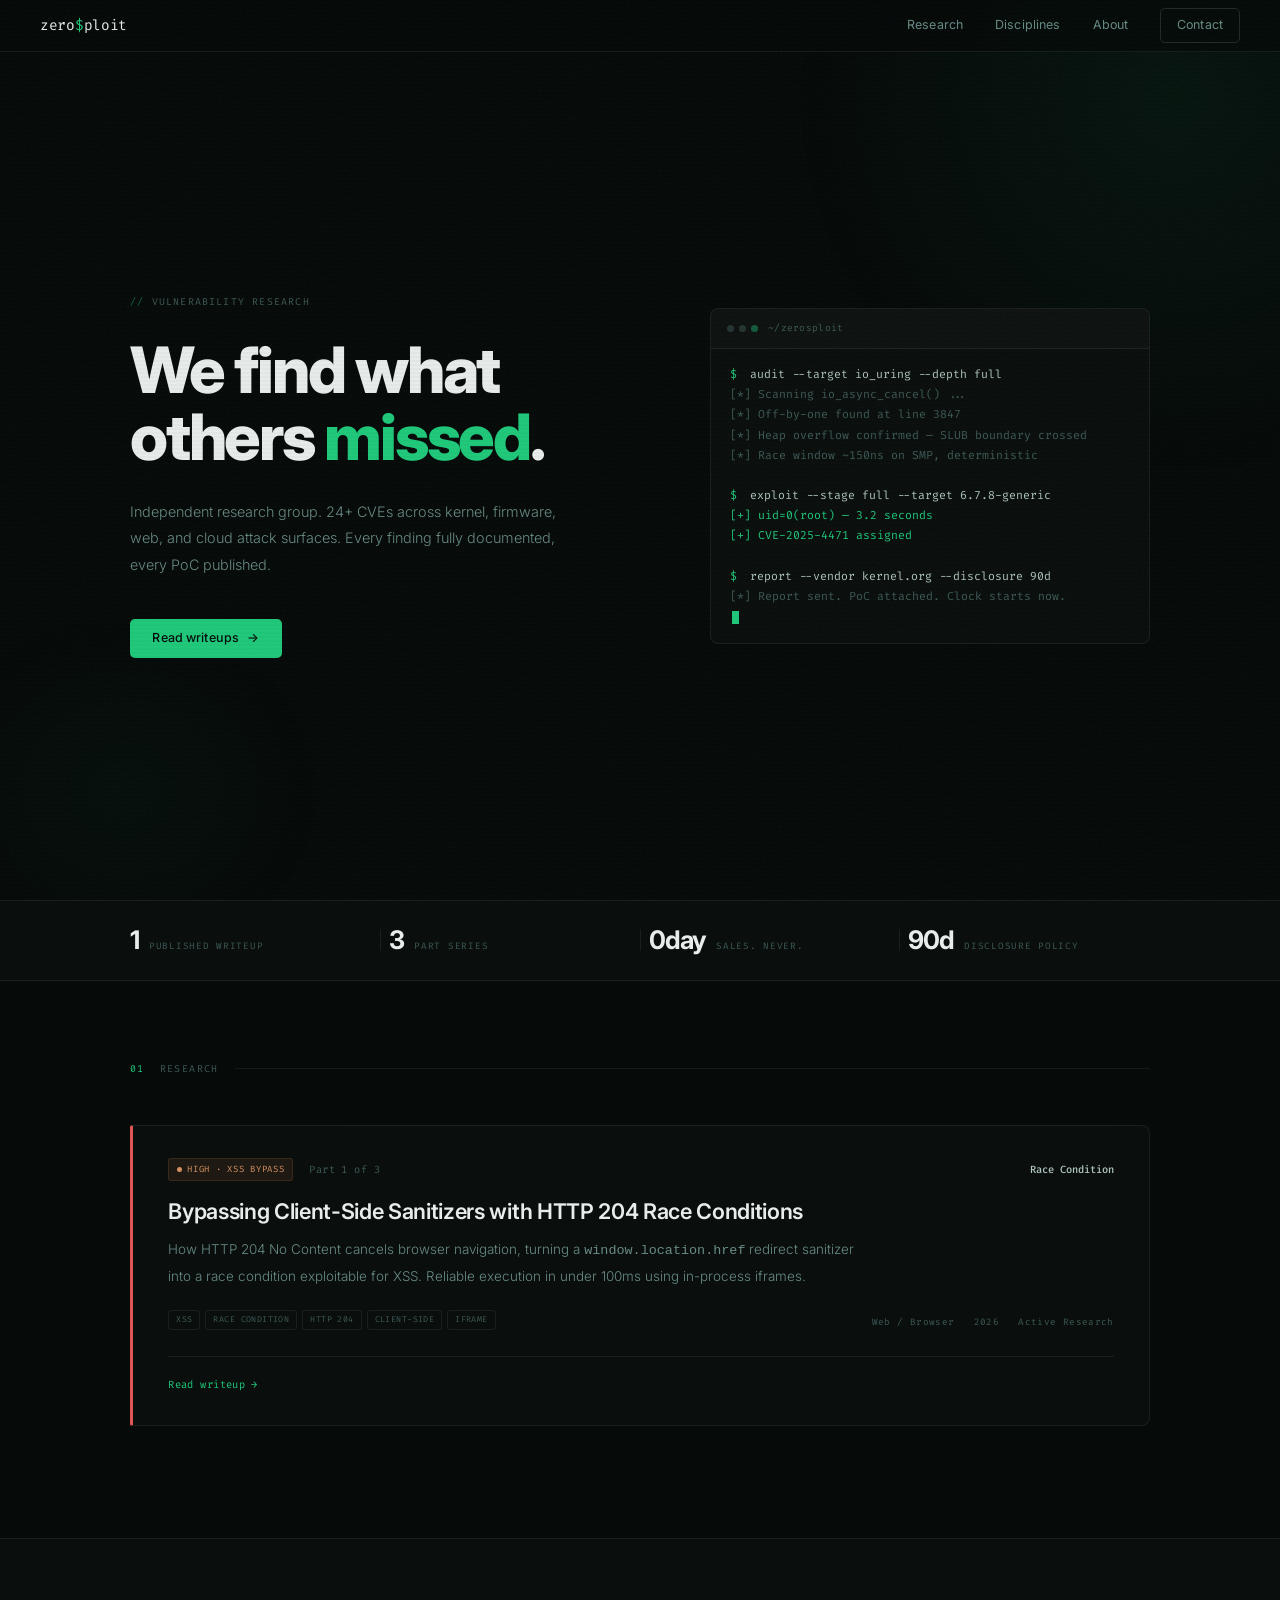
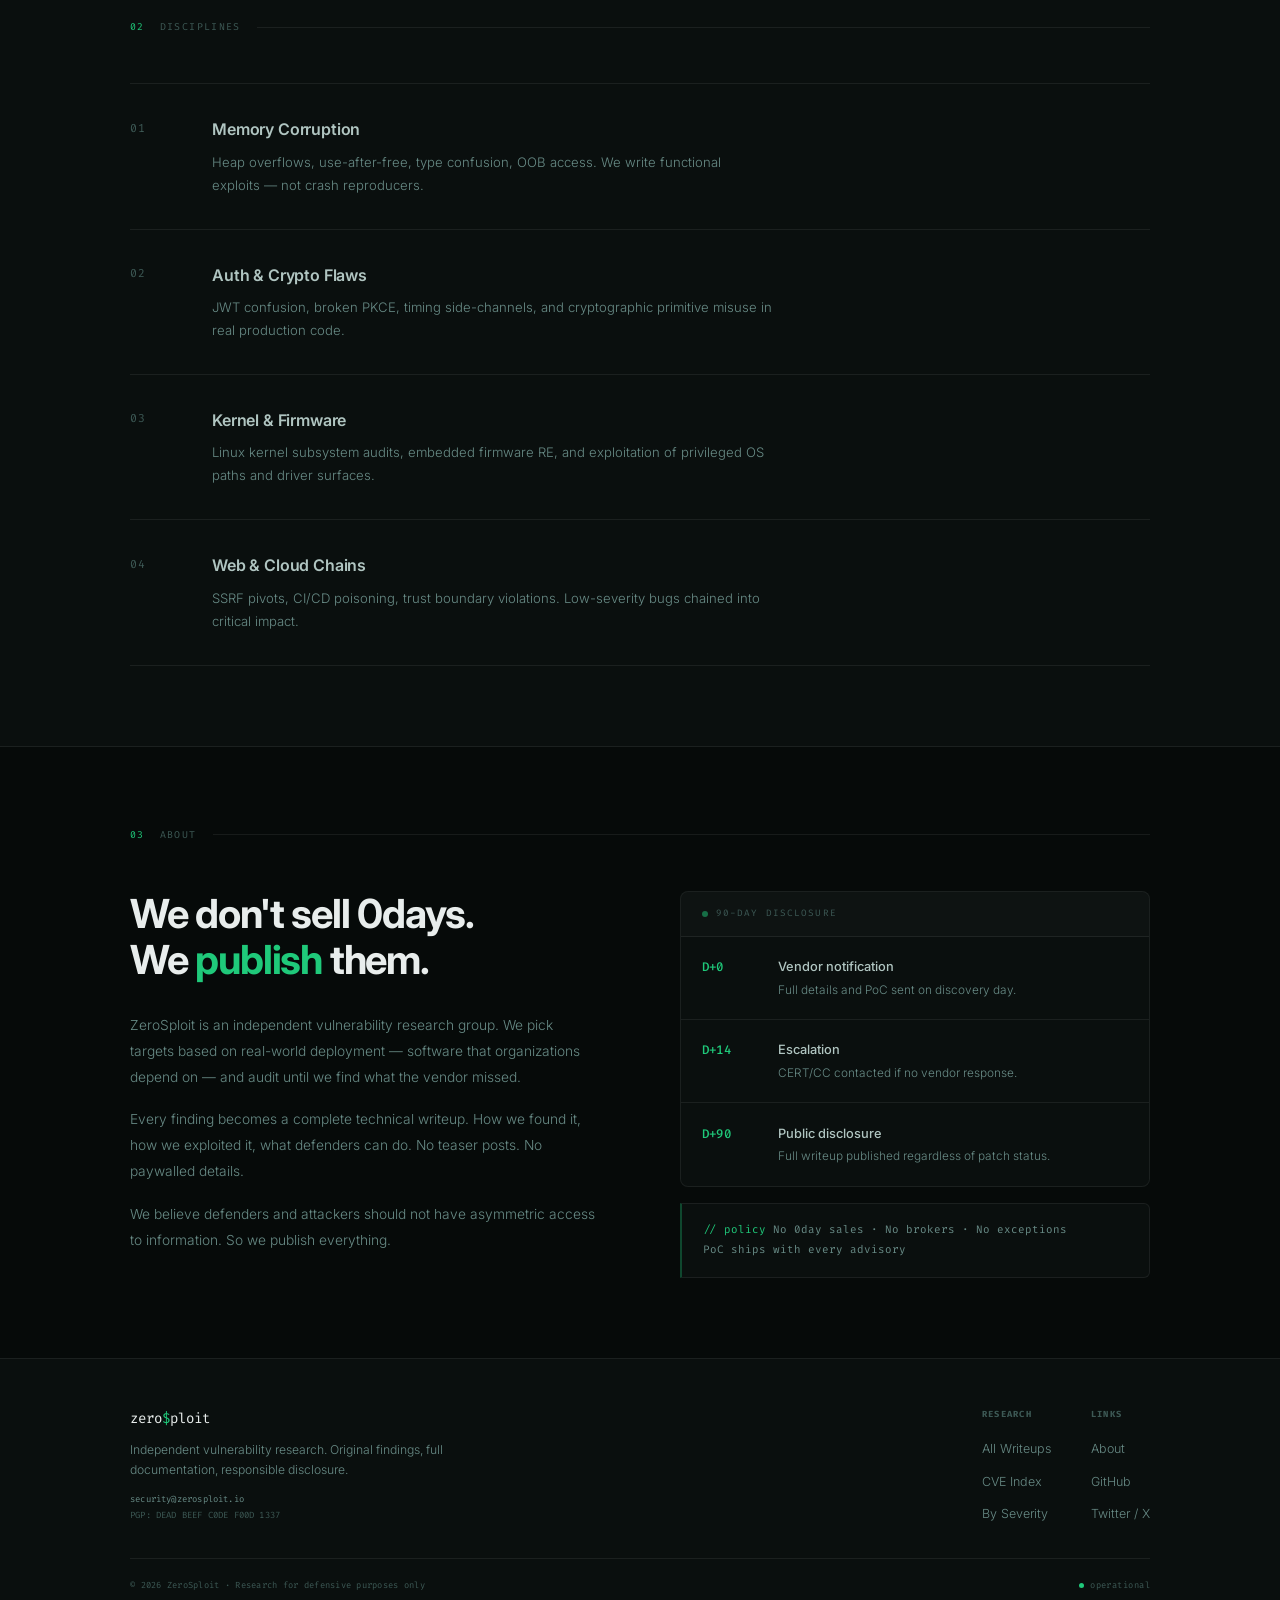
==== commit 06f7e69a: "Publish: HTTP 204 race condition XSS bypass writeup - Add posts/http-204-race-xss.html — real resear" ====
--- a/index.html
+++ b/index.html
@@ -79,18 +79,18 @@
 <div class="stats-strip">
   <div class="stats-inner">
     <div class="stat">
-      <span class="stat-n">24+</span>
-      <span class="stat-l">CVEs assigned</span>
+      <span class="stat-n">1</span>
+      <span class="stat-l">Published writeup</span>
     </div>
     <div class="stat-sep"></div>
     <div class="stat">
-      <span class="stat-n">9</span>
-      <span class="stat-l">Critical findings</span>
+      <span class="stat-n">3</span>
+      <span class="stat-l">Part series</span>
     </div>
     <div class="stat-sep"></div>
     <div class="stat">
-      <span class="stat-n">17</span>
-      <span class="stat-l">Vendors notified</span>
+      <span class="stat-n">0day</span>
+      <span class="stat-l">Sales. Never.</span>
     </div>
     <div class="stat-sep"></div>
     <div class="stat">
@@ -108,55 +108,30 @@
   </div>
 
   <!-- Featured -->
-  <a href="posts/cve-2025-example.html" class="feat reveal">
+  <a href="posts/http-204-race-xss.html" class="feat reveal">
     <div class="feat-top">
-      <span class="sev sev-c">critical</span>
-      <span class="feat-cve">CVE-2025-4471</span>
-      <span class="feat-cvss">CVSS 9.8</span>
-    </div>
-    <div class="feat-title">Heap Overflow to Full Kernel Control via io_uring Async Cancel Path</div>
-    <p class="feat-desc">A reliable privilege escalation chain from an unprivileged user to ring-0, exploiting a race window in Linux 6.7.x's io_uring cancellation handler. We trace the off-by-one through four exploitation stages with a complete PoC.</p>
+      <span class="sev sev-h">High &middot; XSS Bypass</span>
+      <span class="feat-cve">Part 1 of 3</span>
+      <span class="feat-cvss">Race Condition</span>
+    </div>
+    <div class="feat-title">Bypassing Client-Side Sanitizers with HTTP 204 Race Conditions</div>
+    <p class="feat-desc">How HTTP 204 No Content cancels browser navigation, turning a <code>window.location.href</code> redirect sanitizer into a race condition exploitable for XSS. Reliable execution in under 100ms using in-process iframes.</p>
     <div class="feat-bottom">
       <div class="feat-tags">
-        <span>heap overflow</span>
-        <span>LPE</span>
-        <span>kernel</span>
-        <span>io_uring</span>
-        <span>Linux 6.7.x</span>
+        <span>xss</span>
+        <span>race condition</span>
+        <span>http 204</span>
+        <span>client-side</span>
+        <span>iframe</span>
       </div>
       <div class="feat-meta">
-        <span>Linux Kernel</span>
-        <span>June 2025</span>
-        <span>Patched v6.8</span>
+        <span>Web / Browser</span>
+        <span>2026</span>
+        <span>Active Research</span>
       </div>
     </div>
     <div class="feat-read">Read writeup <span>&rarr;</span></div>
   </a>
-
-  <!-- Advisory list -->
-  <div class="adv-list">
-    <a class="adv reveal reveal-d1" href="#">
-      <span class="adv-dot adv-dot-h"></span>
-      <span class="adv-title">Algorithm Confusion in Auth0 SDK: Forging Any Token with the Public Key</span>
-      <span class="adv-cat">Auth Bypass</span>
-      <span class="adv-date">Apr 2025</span>
-      <span class="adv-arr">&rarr;</span>
-    </a>
-    <a class="adv reveal reveal-d2" href="#">
-      <span class="adv-dot adv-dot-c"></span>
-      <span class="adv-title">Pre-Auth RCE in OpenVPN 2.6.x via Malformed TLS Handshake</span>
-      <span class="adv-cat">RCE</span>
-      <span class="adv-date">Mar 2025</span>
-      <span class="adv-arr">&rarr;</span>
-    </a>
-    <a class="adv reveal reveal-d3" href="#">
-      <span class="adv-dot adv-dot-h"></span>
-      <span class="adv-title">SSRF to IAM Credential Theft in GitHub Actions Runners</span>
-      <span class="adv-cat">SSRF</span>
-      <span class="adv-date">Jan 2025</span>
-      <span class="adv-arr">&rarr;</span>
-    </a>
-  </div>
 </section>
 
 <!-- DISCIPLINES -->
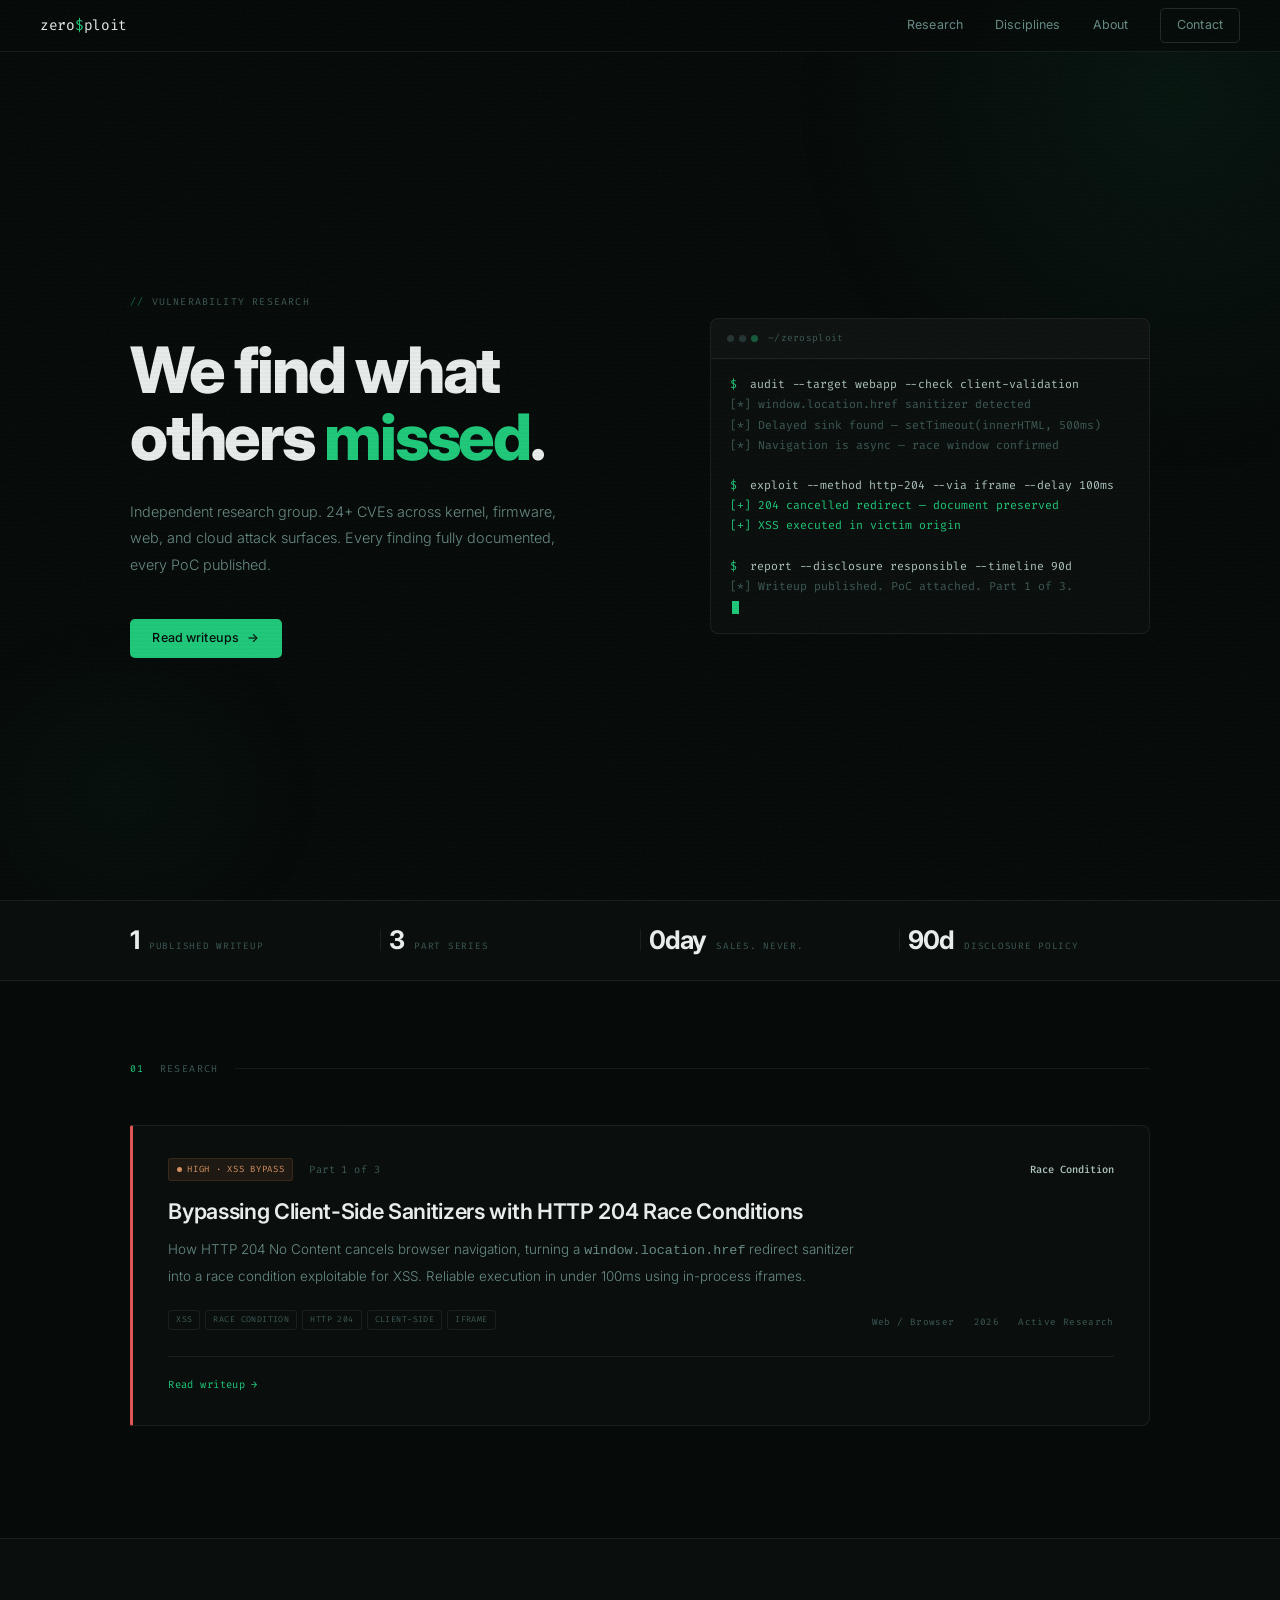
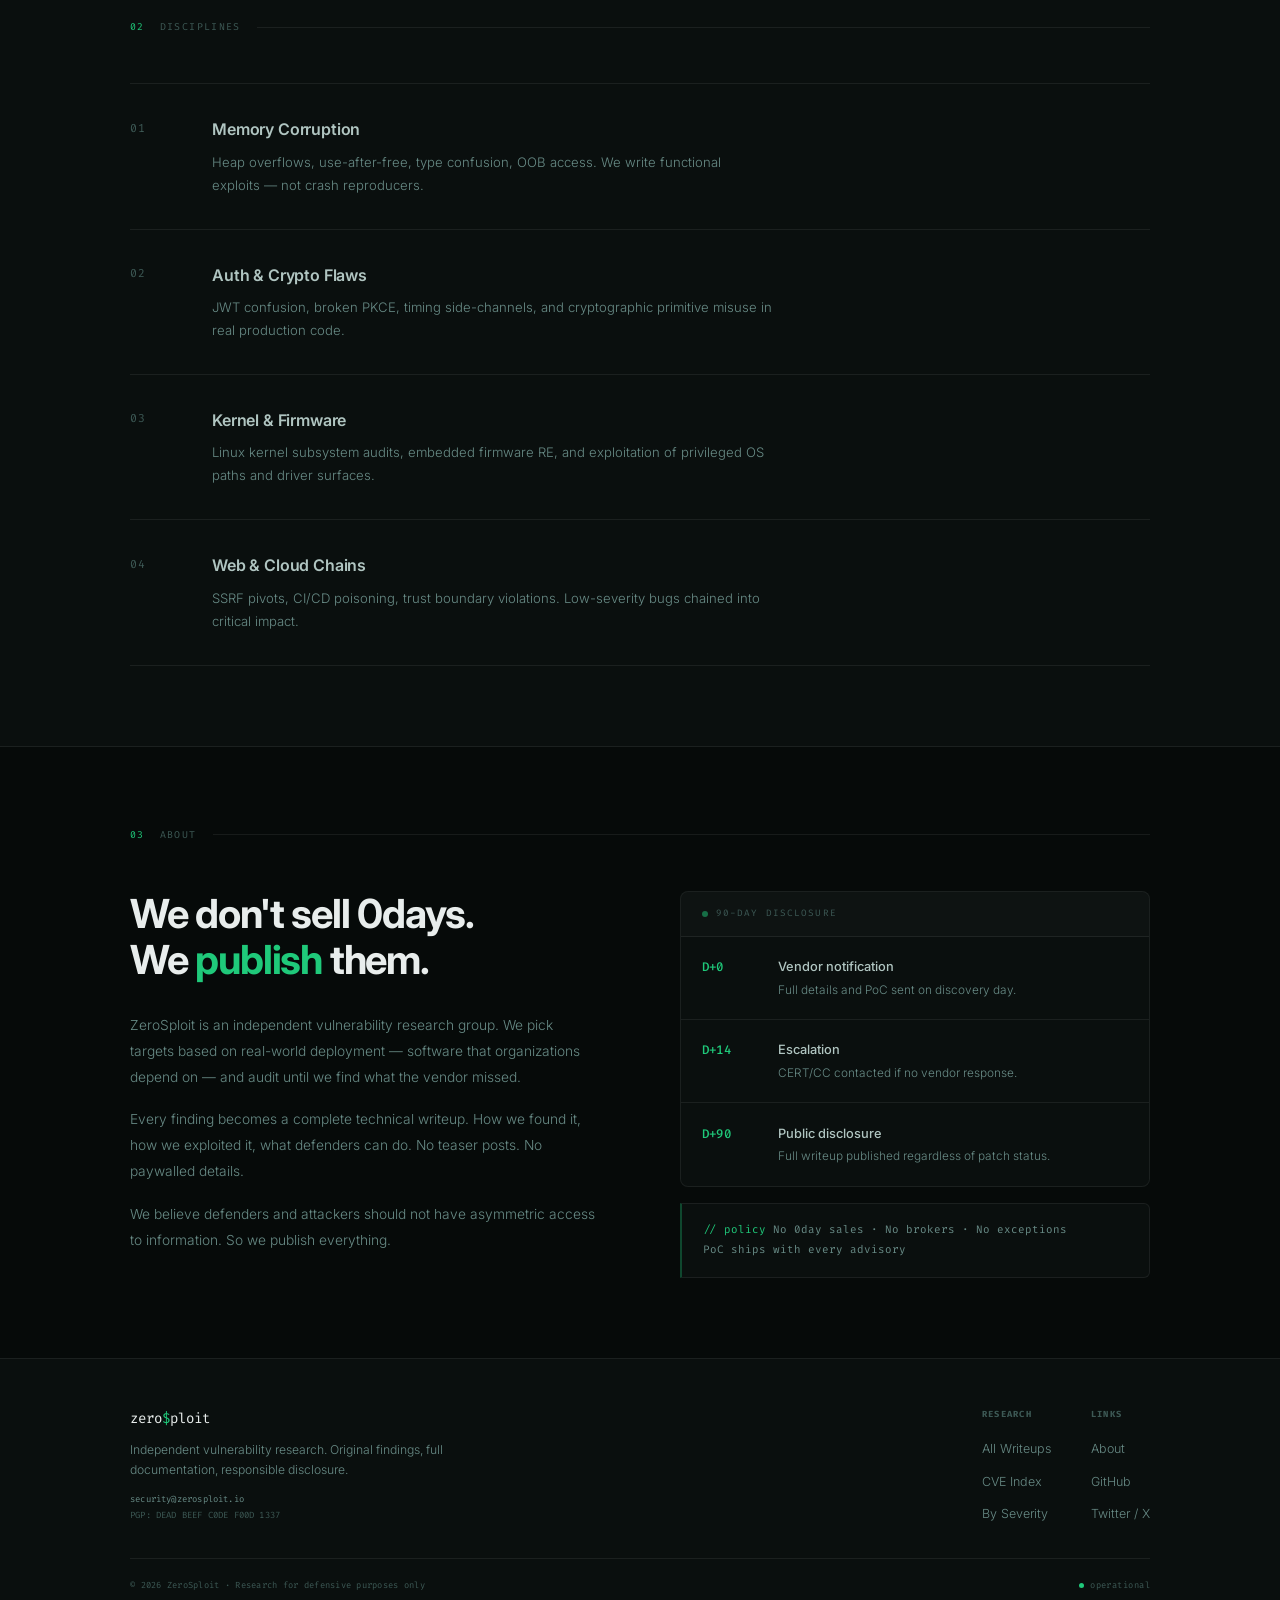
==== commit 8f2c5ce1: "Update hero terminal to reflect HTTP 204 XSS research (was showing stale io_uring content)" ====
--- a/index.html
+++ b/index.html
@@ -57,18 +57,17 @@
         <div class="term-path">~/zerosploit</div>
       </div>
       <div class="term-body">
-        <div class="term-line"><span class="t-prompt">$</span> <span class="t-cmd">audit --target io_uring --depth full</span></div>
-        <div class="term-line dim">[*] Scanning io_async_cancel() ...</div>
-        <div class="term-line dim">[*] Off-by-one found at line 3847</div>
-        <div class="term-line dim">[*] Heap overflow confirmed &mdash; SLUB boundary crossed</div>
-        <div class="term-line dim">[*] Race window ~150ns on SMP, deterministic</div>
+        <div class="term-line"><span class="t-prompt">$</span> <span class="t-cmd">audit --target webapp --check client-validation</span></div>
+        <div class="term-line dim">[*] window.location.href sanitizer detected</div>
+        <div class="term-line dim">[*] Delayed sink found &mdash; setTimeout(innerHTML, 500ms)</div>
+        <div class="term-line dim">[*] Navigation is async &mdash; race window confirmed</div>
         <div class="term-line"> </div>
-        <div class="term-line"><span class="t-prompt">$</span> <span class="t-cmd">exploit --stage full --target 6.7.8-generic</span></div>
-        <div class="term-line green">[+] uid=0(root) &mdash; 3.2 seconds</div>
-        <div class="term-line green">[+] CVE-2025-4471 assigned</div>
+        <div class="term-line"><span class="t-prompt">$</span> <span class="t-cmd">exploit --method http-204 --via iframe --delay 100ms</span></div>
+        <div class="term-line green">[+] 204 cancelled redirect &mdash; document preserved</div>
+        <div class="term-line green">[+] XSS executed in victim origin</div>
         <div class="term-line"> </div>
-        <div class="term-line"><span class="t-prompt">$</span> <span class="t-cmd">report --vendor kernel.org --disclosure 90d</span></div>
-        <div class="term-line dim">[*] Report sent. PoC attached. Clock starts now.</div>
+        <div class="term-line"><span class="t-prompt">$</span> <span class="t-cmd">report --disclosure responsible --timeline 90d</span></div>
+        <div class="term-line dim">[*] Writeup published. PoC attached. Part 1 of 3.</div>
         <div class="term-line"><span class="term-cursor"></span></div>
       </div>
     </div>
--- a/assets/style.css
+++ b/assets/style.css
@@ -1183,6 +1183,21 @@
 .post-body .info-box strong {
   color: var(--green);
   font-weight: 500;
+}
+
+.post-video {
+  margin: 1.4rem 0;
+  background: var(--bg);
+  border: 1px solid var(--border);
+  border-radius: 6px;
+  overflow: hidden;
+}
+
+.post-video video {
+  display: block;
+  width: 100%;
+  max-height: 500px;
+  background: #000;
 }
 
 .post-body table {
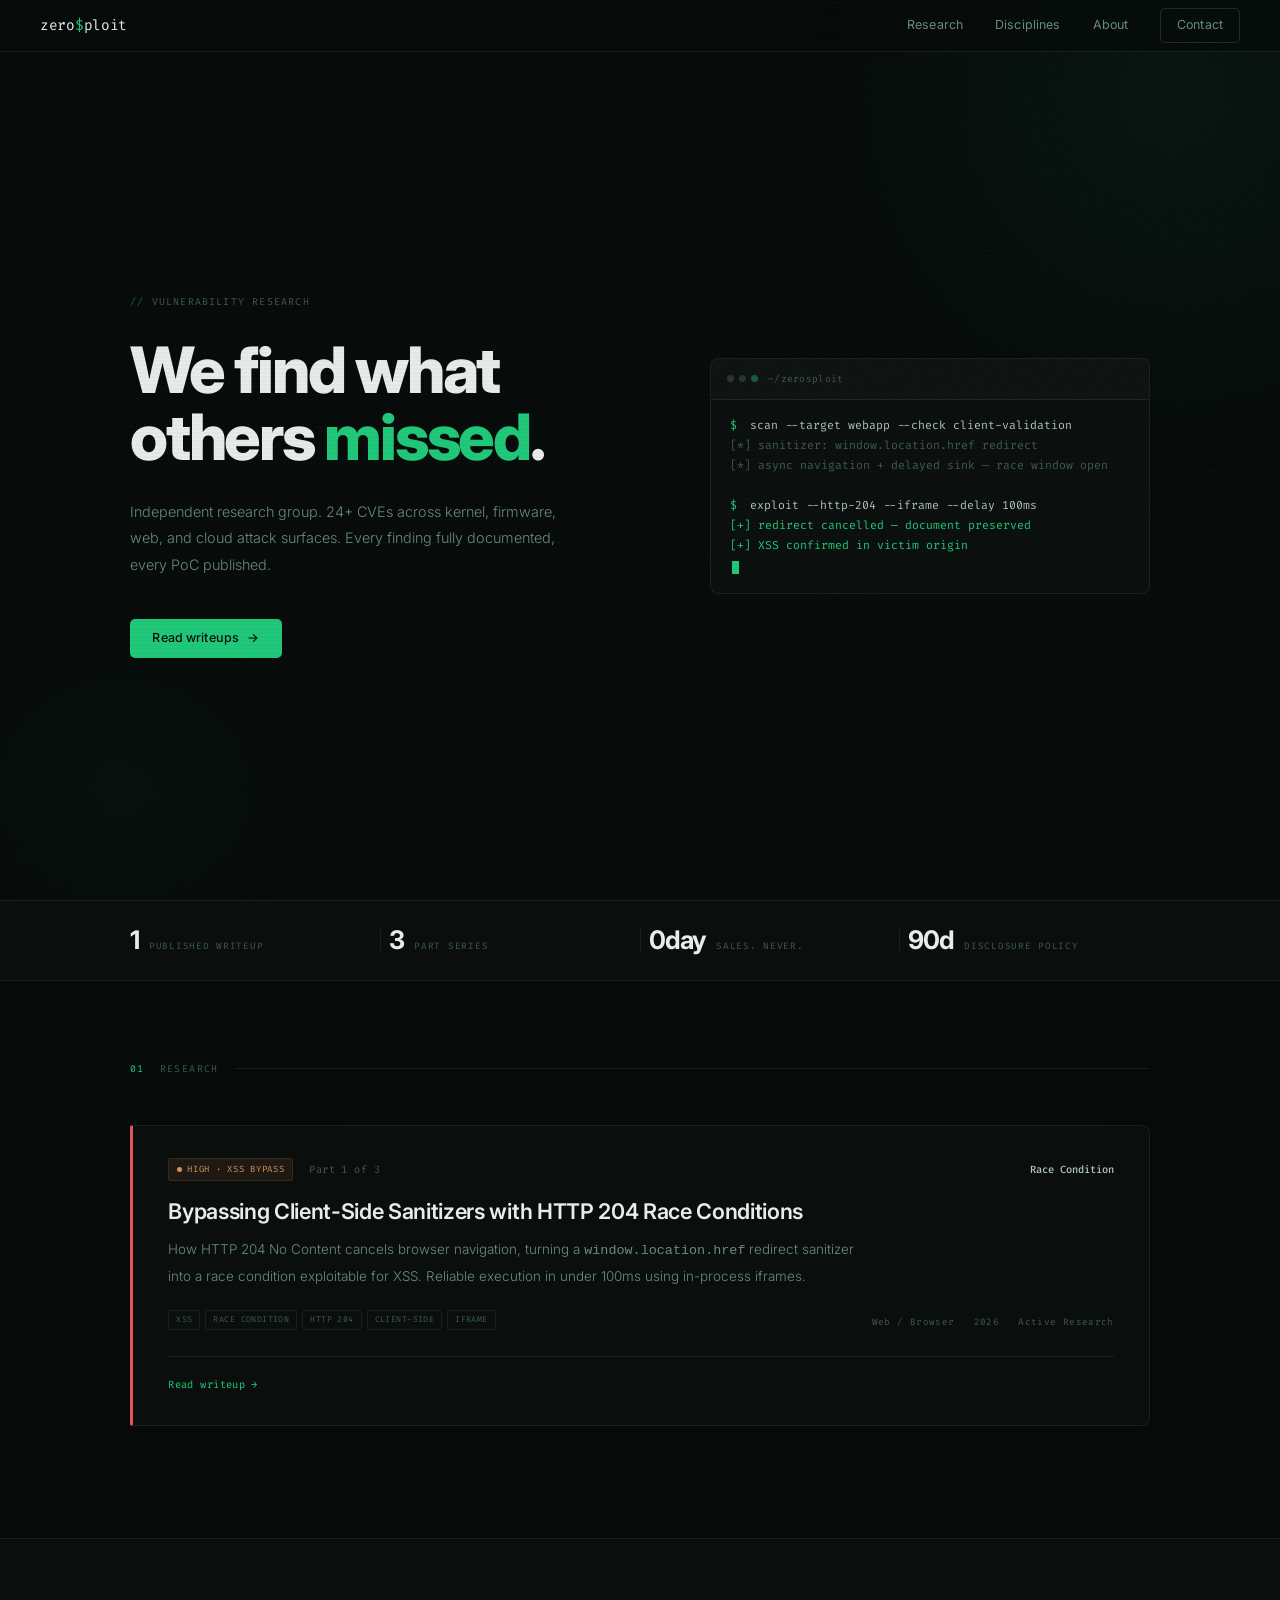
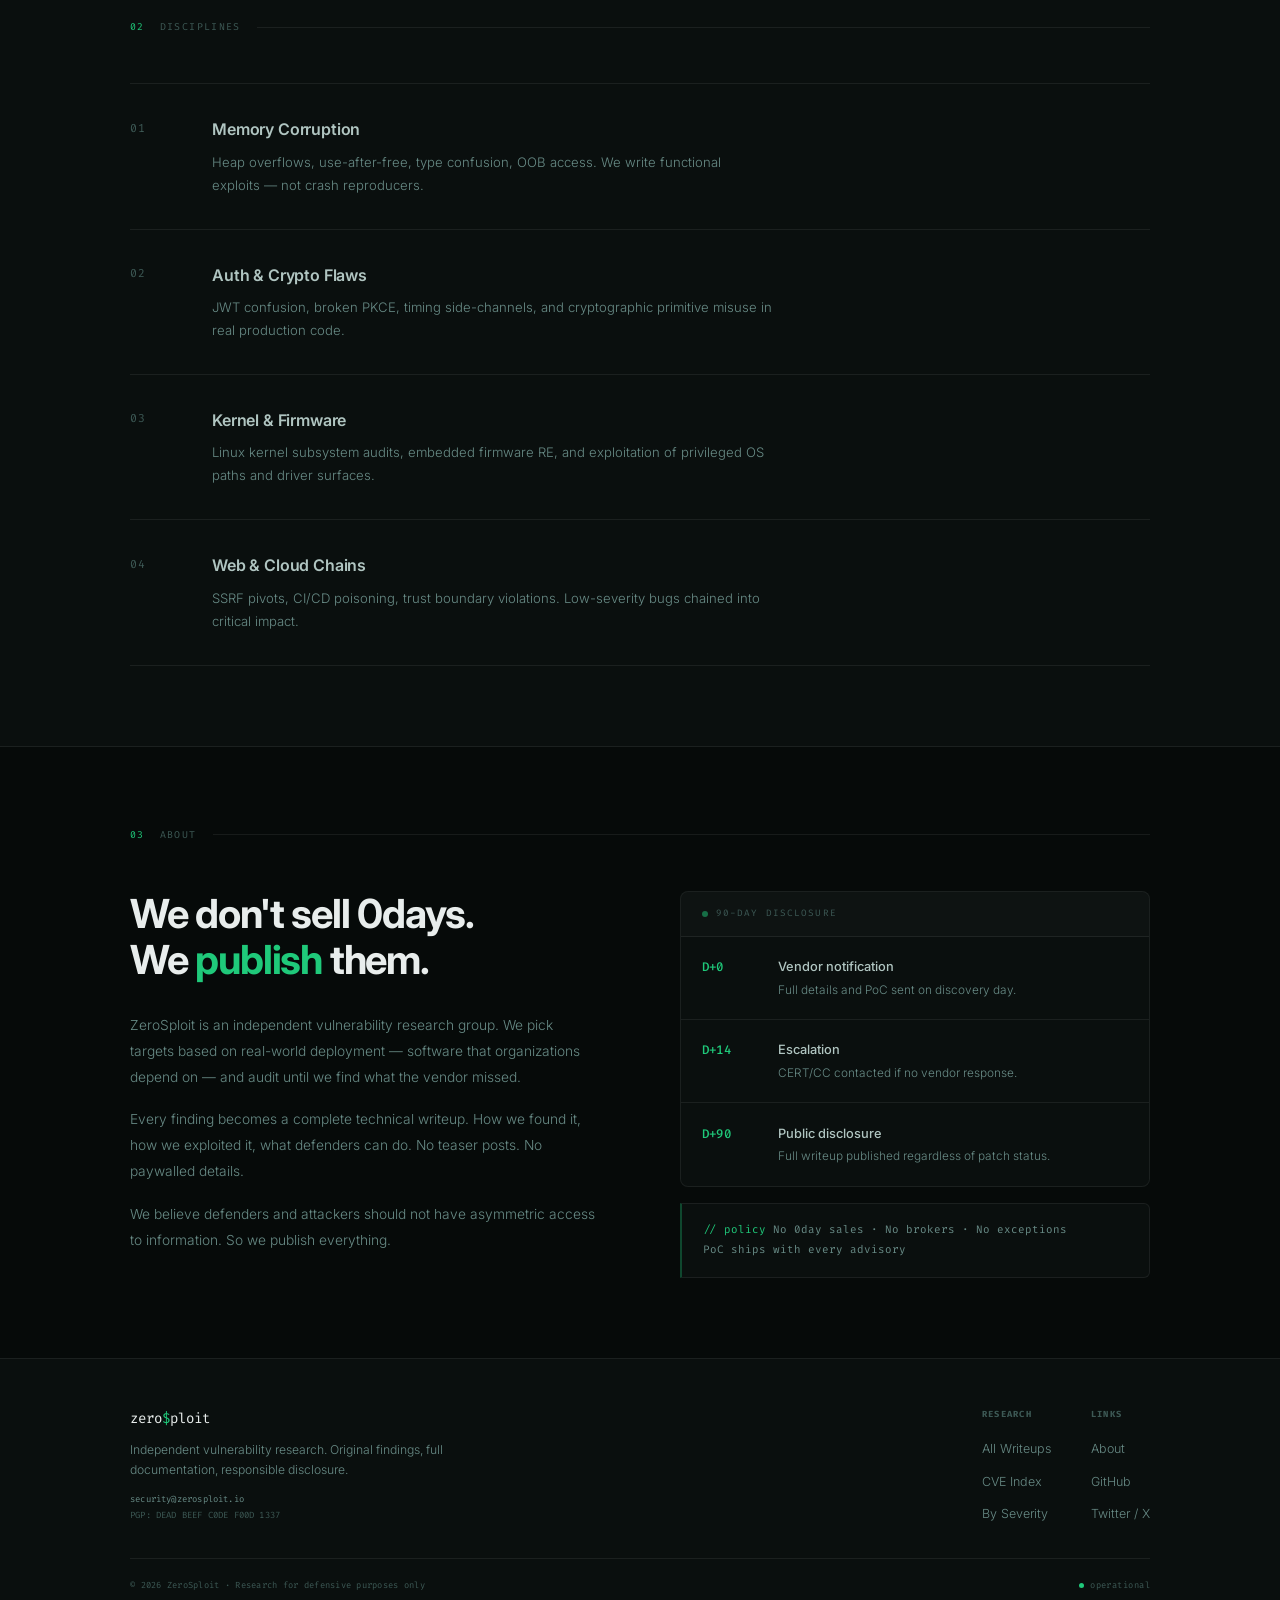
==== commit 7d18040c: "Sync BLOG1 changes, add Prism.js syntax highlighting, simplify hero terminal" ====
--- a/index.html
+++ b/index.html
@@ -57,17 +57,13 @@
         <div class="term-path">~/zerosploit</div>
       </div>
       <div class="term-body">
-        <div class="term-line"><span class="t-prompt">$</span> <span class="t-cmd">audit --target webapp --check client-validation</span></div>
-        <div class="term-line dim">[*] window.location.href sanitizer detected</div>
-        <div class="term-line dim">[*] Delayed sink found &mdash; setTimeout(innerHTML, 500ms)</div>
-        <div class="term-line dim">[*] Navigation is async &mdash; race window confirmed</div>
+        <div class="term-line"><span class="t-prompt">$</span> <span class="t-cmd">scan --target webapp --check client-validation</span></div>
+        <div class="term-line dim">[*] sanitizer: window.location.href redirect</div>
+        <div class="term-line dim">[*] async navigation + delayed sink &mdash; race window open</div>
         <div class="term-line"> </div>
-        <div class="term-line"><span class="t-prompt">$</span> <span class="t-cmd">exploit --method http-204 --via iframe --delay 100ms</span></div>
-        <div class="term-line green">[+] 204 cancelled redirect &mdash; document preserved</div>
-        <div class="term-line green">[+] XSS executed in victim origin</div>
-        <div class="term-line"> </div>
-        <div class="term-line"><span class="t-prompt">$</span> <span class="t-cmd">report --disclosure responsible --timeline 90d</span></div>
-        <div class="term-line dim">[*] Writeup published. PoC attached. Part 1 of 3.</div>
+        <div class="term-line"><span class="t-prompt">$</span> <span class="t-cmd">exploit --http-204 --iframe --delay 100ms</span></div>
+        <div class="term-line green">[+] redirect cancelled &mdash; document preserved</div>
+        <div class="term-line green">[+] XSS confirmed in victim origin</div>
         <div class="term-line"><span class="term-cursor"></span></div>
       </div>
     </div>
--- a/assets/style.css
+++ b/assets/style.css
@@ -1167,6 +1167,23 @@
   color: var(--text1);
   line-height: 1.7;
 }
+
+/* Prism overrides — keep our palette */
+pre[class*="language-"], code[class*="language-"] {
+  background: var(--bg) !important;
+  font-family: var(--mono);
+  font-size: 0.75rem;
+  text-shadow: none !important;
+}
+.token.keyword   { color: #c678dd; }
+.token.function  { color: #61afef; }
+.token.string    { color: #98c379; }
+.token.comment   { color: var(--text3); font-style: italic; }
+.token.number    { color: #d19a66; }
+.token.operator, .token.punctuation { color: var(--text2); }
+.token.tag       { color: var(--red); }
+.token.attr-name { color: #d19a66; }
+.token.attr-value{ color: #98c379; }
 
 .post-body .info-box {
   background: var(--bg1);
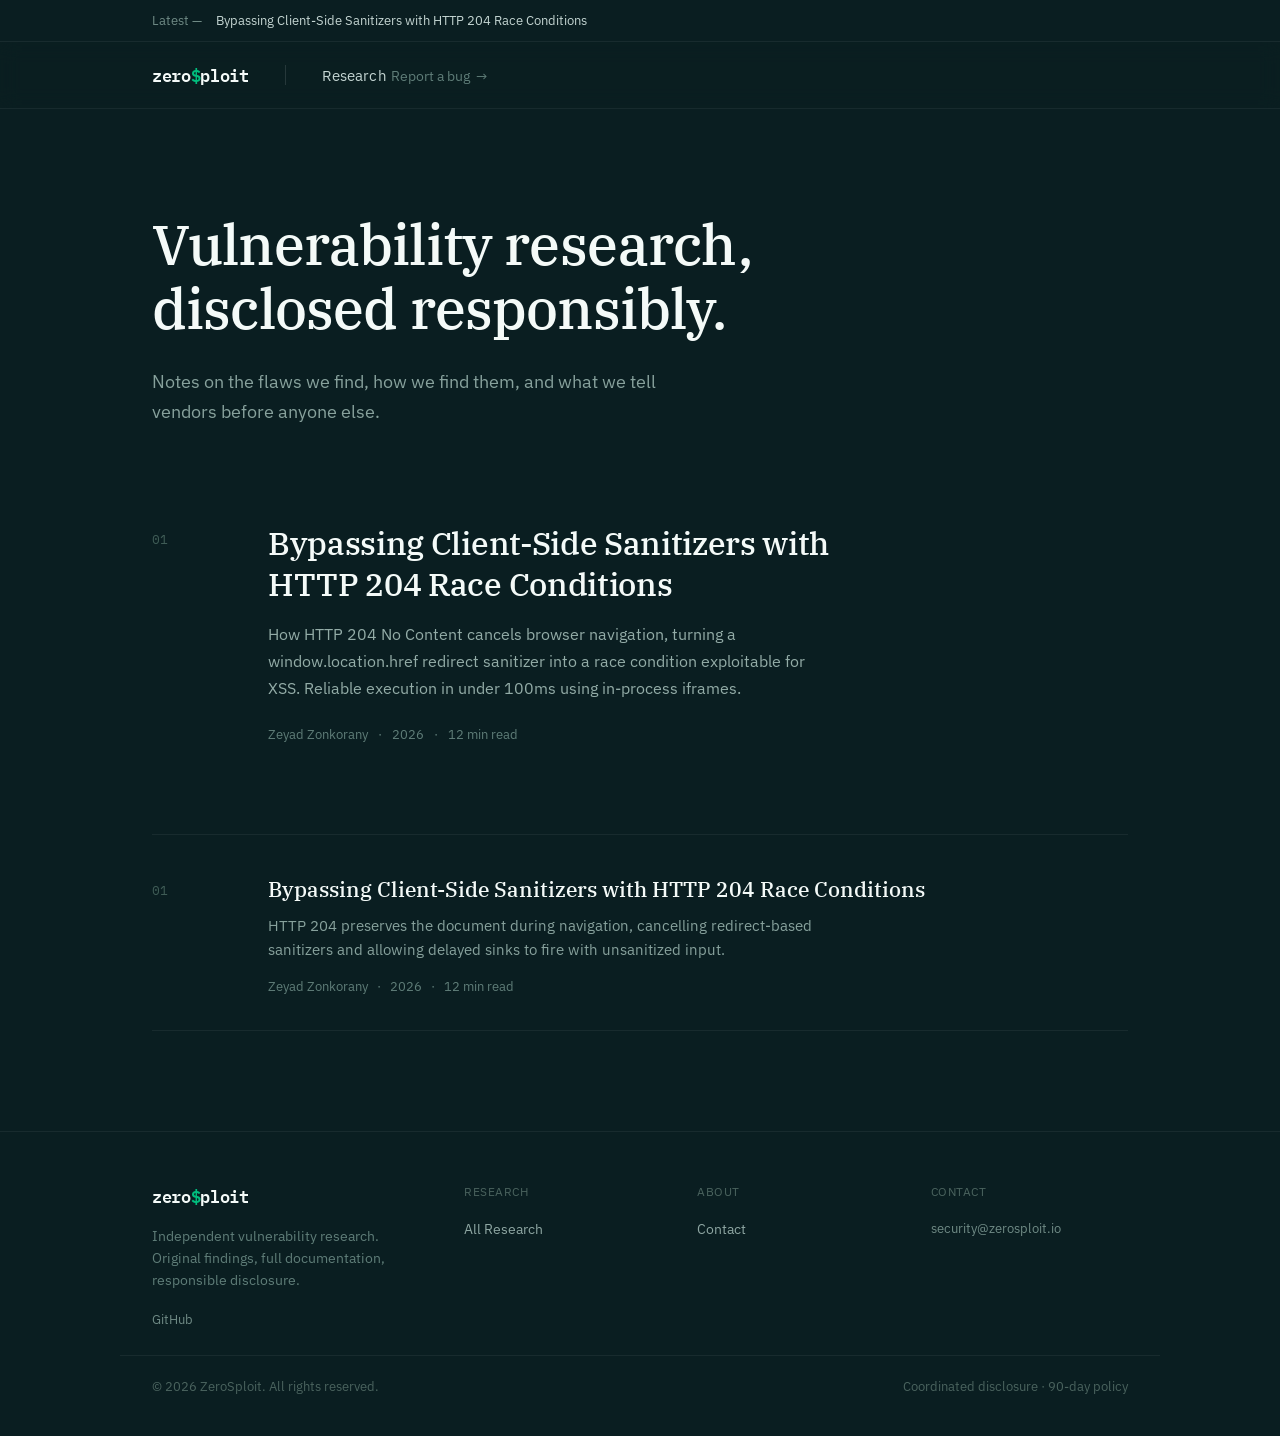
==== commit ab79124e: "Redesign: editorial layout with IBM Plex fonts, matching standalone design Replaced terminal/hacker " ====
--- a/index.html
+++ b/index.html
@@ -4,280 +4,122 @@
 <meta charset="UTF-8"/>
 <meta name="viewport" content="width=device-width, initial-scale=1.0"/>
 <title>ZeroSploit — Vulnerability Research</title>
-<meta name="description" content="Independent vulnerability research group. Original findings, full documentation, responsible disclosure."/>
-<meta name="theme-color" content="#060A09"/>
-<link rel="icon" href="data:image/svg+xml,<svg xmlns='http://www.w3.org/2000/svg' viewBox='0 0 32 32'><text x='50%25' y='55%25' dominant-baseline='central' text-anchor='middle' font-size='24' fill='%231FC97A'>$</text></svg>"/>
+<meta name="description" content="Vulnerability research, disclosed responsibly. Notes on the flaws we find, how we find them, and what we tell vendors before anyone else."/>
+<meta name="theme-color" content="#0a1e21"/>
+<link rel="icon" href="data:image/svg+xml,<svg xmlns='http://www.w3.org/2000/svg' viewBox='0 0 32 32'><text x='50%25' y='55%25' dominant-baseline='central' text-anchor='middle' font-size='24' fill='%2301bd7d'>$</text></svg>"/>
 <link rel="preconnect" href="https://fonts.googleapis.com"/>
 <link rel="preconnect" href="https://fonts.gstatic.com" crossorigin/>
-<link href="https://fonts.googleapis.com/css2?family=Inter:wght@300;400;500;600;700;800&family=Fira+Code:wght@300;400;500&display=swap" rel="stylesheet"/>
+<link href="https://fonts.googleapis.com/css2?family=IBM+Plex+Mono:wght@400;500&family=IBM+Plex+Sans:wght@300;400;500;600&family=IBM+Plex+Serif:wght@400;500&display=swap" rel="stylesheet"/>
 <link rel="stylesheet" href="assets/style.css"/>
 </head>
 <body>
 
-<!-- grain overlay -->
-<svg class="grain" aria-hidden="true"><filter id="noise"><feTurbulence type="fractalNoise" baseFrequency="0.7" numOctaves="4" stitchTiles="stitch"/><feColorMatrix type="saturate" values="0"/></filter><rect width="100%" height="100%" filter="url(#noise)"/></svg>
-
-<!-- ambient -->
-<div class="scene" aria-hidden="true">
-  <div class="glow-1"></div>
-  <div class="glow-2"></div>
-</div>
-
-<!-- NAV -->
-<nav>
-  <a class="nav-logo" href="/">zero<span class="dollar">$</span>ploit</a>
-  <div class="nav-menu">
-    <a href="#research">Research</a>
-    <a href="#disciplines">Disciplines</a>
-    <a href="#about">About</a>
-    <a class="nav-contact" href="mailto:security@zerosploit.io">Contact</a>
-  </div>
-  <button class="nav-ham" aria-label="Toggle menu">
-    <span></span><span></span><span></span>
-  </button>
-</nav>
-
-<!-- HERO -->
-<section class="hero">
-  <div class="hero-left">
-    <p class="hero-tag">vulnerability research</p>
-    <h1 class="hero-h">We find what<br>others <span class="accent">missed</span>.</h1>
-    <p class="hero-sub">
-      Independent research group. 24+ CVEs across kernel, firmware,
-      web, and cloud attack surfaces. Every finding fully documented,
-      every PoC published.
-    </p>
-    <a class="hero-cta" href="#research">Read writeups <span>&rarr;</span></a>
-  </div>
-
-  <div class="hero-right">
-    <div class="term">
-      <div class="term-chrome">
-        <div class="term-dots"><span></span><span></span><span></span></div>
-        <div class="term-path">~/zerosploit</div>
-      </div>
-      <div class="term-body">
-        <div class="term-line"><span class="t-prompt">$</span> <span class="t-cmd">scan --target webapp --check client-validation</span></div>
-        <div class="term-line dim">[*] sanitizer: window.location.href redirect</div>
-        <div class="term-line dim">[*] async navigation + delayed sink &mdash; race window open</div>
-        <div class="term-line"> </div>
-        <div class="term-line"><span class="t-prompt">$</span> <span class="t-cmd">exploit --http-204 --iframe --delay 100ms</span></div>
-        <div class="term-line green">[+] redirect cancelled &mdash; document preserved</div>
-        <div class="term-line green">[+] XSS confirmed in victim origin</div>
-        <div class="term-line"><span class="term-cursor"></span></div>
-      </div>
-    </div>
-  </div>
-</section>
-
-<!-- STATS -->
-<div class="stats-strip">
-  <div class="stats-inner">
-    <div class="stat">
-      <span class="stat-n">1</span>
-      <span class="stat-l">Published writeup</span>
-    </div>
-    <div class="stat-sep"></div>
-    <div class="stat">
-      <span class="stat-n">3</span>
-      <span class="stat-l">Part series</span>
-    </div>
-    <div class="stat-sep"></div>
-    <div class="stat">
-      <span class="stat-n">0day</span>
-      <span class="stat-l">Sales. Never.</span>
-    </div>
-    <div class="stat-sep"></div>
-    <div class="stat">
-      <span class="stat-n">90d</span>
-      <span class="stat-l">Disclosure policy</span>
-    </div>
+<!-- Advisory bar -->
+<div class="advisory-bar">
+  <div class="advisory-inner">
+    <span class="advisory-label">Latest —</span>
+    <a class="advisory-link" href="posts/http-204-race-xss.html">Bypassing Client-Side Sanitizers with HTTP 204 Race Conditions</a>
   </div>
 </div>
 
-<!-- RESEARCH -->
-<section class="content-section" id="research">
-  <div class="sh reveal">
-    <span class="sh-n">01</span>
-    <span class="sh-t">Research</span>
+<!-- Nav -->
+<nav>
+  <div class="nav-inner">
+    <a class="nav-logo" href="/">zero<span class="dollar">$</span>ploit</a>
+    <div class="nav-sep"></div>
+    <div class="nav-links">
+      <a class="nav-link" href="#research">Research</a>
+      <a class="nav-right" href="mailto:security@zerosploit.io">Report a bug &nbsp;&rarr;</a>
+    </div>
+    <button class="nav-ham" aria-label="Toggle menu">
+      <span></span><span></span><span></span>
+    </button>
   </div>
+</nav>
 
-  <!-- Featured -->
-  <a href="posts/http-204-race-xss.html" class="feat reveal">
-    <div class="feat-top">
-      <span class="sev sev-h">High &middot; XSS Bypass</span>
-      <span class="feat-cve">Part 1 of 3</span>
-      <span class="feat-cvss">Race Condition</span>
-    </div>
-    <div class="feat-title">Bypassing Client-Side Sanitizers with HTTP 204 Race Conditions</div>
-    <p class="feat-desc">How HTTP 204 No Content cancels browser navigation, turning a <code>window.location.href</code> redirect sanitizer into a race condition exploitable for XSS. Reliable execution in under 100ms using in-process iframes.</p>
-    <div class="feat-bottom">
-      <div class="feat-tags">
-        <span>xss</span>
-        <span>race condition</span>
-        <span>http 204</span>
-        <span>client-side</span>
-        <span>iframe</span>
-      </div>
+<!-- Hero -->
+<header class="home-hero">
+  <h1>Vulnerability research, disclosed responsibly.</h1>
+  <p>Notes on the flaws we find, how we find them, and what we tell vendors before anyone else.</p>
+</header>
+
+<!-- Featured -->
+<section class="home-featured" id="research">
+  <a class="feat-card" href="posts/http-204-race-xss.html">
+    <div class="feat-no">01</div>
+    <div>
+      <h2 class="feat-title">Bypassing Client-Side Sanitizers with HTTP 204 Race Conditions</h2>
+      <p class="feat-excerpt">How HTTP 204 No Content cancels browser navigation, turning a window.location.href redirect sanitizer into a race condition exploitable for XSS. Reliable execution in under 100ms using in-process iframes.</p>
       <div class="feat-meta">
-        <span>Web / Browser</span>
+        <span>Zeyad Zonkorany</span>
+        <span>&middot;</span>
         <span>2026</span>
-        <span>Active Research</span>
+        <span>&middot;</span>
+        <span>12 min read</span>
       </div>
     </div>
-    <div class="feat-read">Read writeup <span>&rarr;</span></div>
   </a>
 </section>
 
-<!-- DISCIPLINES -->
-<div class="disc-wrap" id="disciplines">
-  <div class="disc-inner">
-    <div class="sh reveal">
-      <span class="sh-n">02</span>
-      <span class="sh-t">Disciplines</span>
-    </div>
-
-    <div class="disc-list">
-      <div class="disc reveal reveal-d1">
-        <span class="disc-n">01</span>
-        <div class="disc-content">
-          <h3>Memory Corruption</h3>
-          <p>Heap overflows, use-after-free, type confusion, OOB access. We write functional exploits &mdash; not crash reproducers.</p>
-        </div>
-      </div>
-      <div class="disc reveal reveal-d2">
-        <span class="disc-n">02</span>
-        <div class="disc-content">
-          <h3>Auth &amp; Crypto Flaws</h3>
-          <p>JWT confusion, broken PKCE, timing side-channels, and cryptographic primitive misuse in real production code.</p>
-        </div>
-      </div>
-      <div class="disc reveal reveal-d3">
-        <span class="disc-n">03</span>
-        <div class="disc-content">
-          <h3>Kernel &amp; Firmware</h3>
-          <p>Linux kernel subsystem audits, embedded firmware RE, and exploitation of privileged OS paths and driver surfaces.</p>
-        </div>
-      </div>
-      <div class="disc reveal reveal-d4">
-        <span class="disc-n">04</span>
-        <div class="disc-content">
-          <h3>Web &amp; Cloud Chains</h3>
-          <p>SSRF pivots, CI/CD poisoning, trust boundary violations. Low-severity bugs chained into critical impact.</p>
-        </div>
+<!-- Post list -->
+<section class="home-posts">
+  <div class="rule"></div>
+  <a class="post-row" href="posts/http-204-race-xss.html">
+    <div class="post-row-no">01</div>
+    <div>
+      <h4 class="post-row-title">Bypassing Client-Side Sanitizers with HTTP 204 Race Conditions</h4>
+      <p class="post-row-excerpt">HTTP 204 preserves the document during navigation, cancelling redirect-based sanitizers and allowing delayed sinks to fire with unsanitized input.</p>
+      <div class="post-row-meta">
+        <span>Zeyad Zonkorany</span>
+        <span>&middot;</span>
+        <span>2026</span>
+        <span>&middot;</span>
+        <span>12 min read</span>
       </div>
     </div>
-  </div>
-</div>
+  </a>
+</section>
 
-<!-- ABOUT -->
-<section class="content-section" id="about">
-  <div class="sh reveal">
-    <span class="sh-n">03</span>
-    <span class="sh-t">About</span>
-  </div>
-
-  <div class="about-grid">
-    <div class="about-statement reveal">
-      <h2>We don't sell 0days.<br>We <span class="accent">publish</span> them.</h2>
-      <p>ZeroSploit is an independent vulnerability research group. We pick targets based on real-world deployment &mdash; software that organizations depend on &mdash; and audit until we find what the vendor missed.</p>
-      <p>Every finding becomes a complete technical writeup. How we found it, how we exploited it, what defenders can do. No teaser posts. No paywalled details.</p>
-      <p>We believe defenders and attackers should not have asymmetric access to information. So we publish everything.</p>
-    </div>
-
-    <div class="reveal reveal-d2">
-      <div class="timeline">
-        <div class="tl-head">
-          <div class="tl-dot"></div>
-          <span class="tl-label">90-day disclosure</span>
-        </div>
-        <div class="tl-row">
-          <div class="tl-day">D+0</div>
-          <div>
-            <div class="tl-step">Vendor notification</div>
-            <p class="tl-desc">Full details and PoC sent on discovery day.</p>
-          </div>
-        </div>
-        <div class="tl-row">
-          <div class="tl-day">D+14</div>
-          <div>
-            <div class="tl-step">Escalation</div>
-            <p class="tl-desc">CERT/CC contacted if no vendor response.</p>
-          </div>
-        </div>
-        <div class="tl-row">
-          <div class="tl-day">D+90</div>
-          <div>
-            <div class="tl-step">Public disclosure</div>
-            <p class="tl-desc">Full writeup published regardless of patch status.</p>
-          </div>
-        </div>
-      </div>
-      <div class="policy-note">
-        <strong>// policy</strong>
-        No 0day sales &middot; No brokers &middot; No exceptions<br/>
-        PoC ships with every advisory
+<!-- Footer -->
+<footer>
+  <div class="footer-grid">
+    <div>
+      <div class="nav-logo" style="margin-bottom:16px;">zero<span class="dollar">$</span>ploit</div>
+      <p class="footer-brand-text">Independent vulnerability research. Original findings, full documentation, responsible disclosure.</p>
+      <div class="footer-social">
+        <a href="https://github.com/zerosploit-research" target="_blank">GitHub</a>
       </div>
     </div>
+    <div>
+      <div class="footer-col-title">Research</div>
+      <ul class="footer-col-links">
+        <li><a href="#research">All Research</a></li>
+      </ul>
+    </div>
+    <div>
+      <div class="footer-col-title">About</div>
+      <ul class="footer-col-links">
+        <li><a href="mailto:security@zerosploit.io">Contact</a></li>
+      </ul>
+    </div>
+    <div>
+      <div class="footer-col-title">Contact</div>
+      <ul class="footer-contact">
+        <li>security@zerosploit.io</li>
+      </ul>
+    </div>
   </div>
-</section>
-
-<!-- FOOTER -->
-<footer>
-  <div class="footer-inner">
-    <div class="footer-top">
-      <div class="footer-brand">
-        <div class="f-logo">zero<span class="dollar">$</span>ploit</div>
-        <p class="f-desc">Independent vulnerability research. Original findings, full documentation, responsible disclosure.</p>
-        <div class="f-pgp">
-          <a href="mailto:security@zerosploit.io">security@zerosploit.io</a><br/>
-          PGP: DEAD BEEF C0DE F00D 1337
-        </div>
-      </div>
-      <div class="footer-links">
-        <div class="footer-col">
-          <h5>Research</h5>
-          <ul>
-            <li><a href="#">All Writeups</a></li>
-            <li><a href="#">CVE Index</a></li>
-            <li><a href="#">By Severity</a></li>
-          </ul>
-        </div>
-        <div class="footer-col">
-          <h5>Links</h5>
-          <ul>
-            <li><a href="#about">About</a></li>
-            <li><a href="#">GitHub</a></li>
-            <li><a href="#">Twitter / X</a></li>
-          </ul>
-        </div>
-      </div>
-    </div>
-    <div class="footer-bottom">
-      <span class="f-copy">&copy; 2026 ZeroSploit &middot; Research for defensive purposes only</span>
-      <div class="f-status">
-        <span class="f-status-dot"></span>
-        operational
-      </div>
-    </div>
+  <div class="footer-bottom">
+    <span>&copy; 2026 ZeroSploit. All rights reserved.</span>
+    <span>Coordinated disclosure &middot; 90-day policy</span>
   </div>
 </footer>
 
 <script>
 document.querySelector('.nav-ham').addEventListener('click', function() {
   this.classList.toggle('active');
-  document.querySelector('.nav-menu').classList.toggle('open');
+  document.querySelector('.nav-links').classList.toggle('open');
 });
-
-var observer = new IntersectionObserver(function(entries) {
-  entries.forEach(function(e) {
-    if (e.isIntersecting) {
-      e.target.classList.add('revealed');
-      observer.unobserve(e.target);
-    }
-  });
-}, { threshold: 0.08, rootMargin: '0px 0px -30px 0px' });
-document.querySelectorAll('.reveal').forEach(function(el) { observer.observe(el); });
 </script>
 
 </body>
--- a/assets/style.css
+++ b/assets/style.css
@@ -1,168 +1,151 @@
 /*
- * ▸ FOUNDATION
+ * ZeroSploit Research — Editorial Design
  */
 
 *, *::before, *::after { box-sizing: border-box; margin: 0; padding: 0; }
 
 :root {
-  --bg:      #060A09;
-  --bg1:     #0A0F0E;
-  --bg2:     #0F1514;
-  --bg3:     #141B1A;
-  --border:  rgba(255,255,255,0.07);
-
-  --white:   #E8EDEC;
-  --text1:   #B0C5C1;
-  --text2:   #688B86;
-  --text3:   #3D5955;
-
-  --green:   #1FC97A;
-  --green-lo: rgba(31,201,122,0.1);
-
-  --red:     #E05555;
-  --orange:  #D4804A;
-
-  --sans: 'Inter', system-ui, -apple-system, sans-serif;
-  --mono: 'Fira Code', 'Consolas', monospace;
-
-  --ease: cubic-bezier(0.16, 1, 0.3, 1);
+  --bg:       #0a1e21;
+  --bg-nav:   rgba(10,30,33,0.9);
+  --border:   rgba(255,255,255,0.06);
+  --border-l: rgba(255,255,255,0.08);
+
+  --white:    #f4faf8;
+  --text:     #e2ece9;
+  --text1:    #c4d5d2;
+  --text2:    #93aca7;
+  --text3:    #87a19c;
+  --muted:    #6f8a85;
+  --dim:      #5f7d78;
+  --faint:    #4a635e;
+  --ghost:    #3f5c56;
+
+  --green:    #4fe0a8;
+  --green-d:  #01bd7d;
+
+  --sans:  'IBM Plex Sans', system-ui, -apple-system, sans-serif;
+  --serif: 'IBM Plex Serif', Georgia, serif;
+  --mono:  'IBM Plex Mono', 'Consolas', monospace;
 }
 
 html { scroll-behavior: smooth; }
 
 body {
   background: var(--bg);
-  color: var(--text2);
+  color: var(--text);
   font-family: var(--sans);
-  font-size: 15px;
+  font-size: 16px;
   line-height: 1.65;
   overflow-x: hidden;
   -webkit-font-smoothing: antialiased;
 }
 
-::selection { background: rgba(31,201,122,0.2); color: var(--white); }
+::selection { background: rgba(79,224,168,0.2); color: var(--white); }
 
 ::-webkit-scrollbar { width: 5px; }
 ::-webkit-scrollbar-track { background: var(--bg); }
-::-webkit-scrollbar-thumb { background: var(--text3); border-radius: 4px; }
+::-webkit-scrollbar-thumb { background: var(--ghost); border-radius: 4px; }
 ::-webkit-scrollbar-thumb:hover { background: var(--green); }
 
-a { color: inherit; }
-
-/* scanlines — barely visible */
-body::after {
-  content: '';
-  position: fixed;
-  inset: 0;
-  z-index: 9998;
-  pointer-events: none;
-  background: repeating-linear-gradient(
-    0deg,
-    transparent 0px,
-    transparent 2px,
-    rgba(0,0,0,0.018) 2px,
-    rgba(0,0,0,0.018) 4px
-  );
-}
-
-/* grain SVG — styled from HTML */
-.grain {
-  position: fixed;
-  inset: 0;
-  width: 100%;
-  height: 100%;
-  z-index: 9999;
-  pointer-events: none;
-  opacity: 0.03;
-}
-
-/* ambient scene */
-.scene {
-  position: fixed;
-  inset: 0;
-  pointer-events: none;
-  z-index: 0;
-}
-
-.glow-1 {
-  position: absolute;
-  top: -18%; right: -12%;
-  width: 650px; height: 650px;
-  background: radial-gradient(ellipse at 60% 40%,
-    rgba(31,201,122,0.06) 0%, transparent 70%);
-}
-
-.glow-2 {
-  position: absolute;
-  bottom: -10%; left: -8%;
-  width: 450px; height: 400px;
-  background: radial-gradient(ellipse,
-    rgba(31,201,122,0.03) 0%, transparent 65%);
-}
-
-
-/*
- * ▸ NAV
+a { color: inherit; text-decoration: none; }
+
+
+/*
+ * Advisory bar
+ */
+
+.advisory-bar {
+  border-bottom: 1px solid var(--border);
+}
+
+.advisory-inner {
+  max-width: 1040px;
+  margin: 0 auto;
+  padding: 10px 32px;
+  display: flex;
+  align-items: baseline;
+  gap: 14px;
+  font-size: 13px;
+}
+
+.advisory-label {
+  color: var(--muted);
+  white-space: nowrap;
+  flex: none;
+}
+
+.advisory-link {
+  color: var(--text1);
+  white-space: nowrap;
+  overflow: hidden;
+  text-overflow: ellipsis;
+  min-width: 0;
+  transition: color 0.15s;
+}
+
+.advisory-link:hover { color: var(--white); }
+
+
+/*
+ * Nav
  */
 
 nav {
-  position: fixed;
-  top: 0; left: 0; right: 0;
-  z-index: 900;
+  position: sticky;
+  top: 0;
+  z-index: 50;
+  background: var(--bg-nav);
+  backdrop-filter: blur(10px);
+  -webkit-backdrop-filter: blur(10px);
+  border-bottom: 1px solid var(--border);
+}
+
+.nav-inner {
+  max-width: 1040px;
+  margin: 0 auto;
+  padding: 0 32px;
+  height: 66px;
   display: flex;
   align-items: center;
-  justify-content: space-between;
-  padding: 0 2.5rem;
-  height: 52px;
-  background: rgba(6,10,9,0.8);
-  backdrop-filter: blur(16px);
-  -webkit-backdrop-filter: blur(16px);
-  border-bottom: 1px solid var(--border);
+  gap: 36px;
 }
 
 .nav-logo {
   font-family: var(--mono);
-  font-size: 0.9rem;
-  font-weight: 400;
+  font-size: 17px;
+  font-weight: 600;
   color: var(--white);
-  text-decoration: none;
   letter-spacing: -0.02em;
-}
-
-.nav-logo .dollar { color: var(--green); }
-
-.nav-logo:hover { animation: glitch 0.3s linear; }
-
-.nav-menu {
-  display: flex;
-  align-items: center;
-  gap: 2rem;
-}
-
-.nav-menu a {
-  font-size: 0.78rem;
-  font-weight: 400;
-  color: var(--text2);
-  text-decoration: none;
+  cursor: pointer;
+}
+
+.nav-logo .dollar { color: var(--green-d); }
+
+.nav-sep {
+  width: 1px;
+  height: 20px;
+  background: rgba(255,255,255,0.12);
+}
+
+.nav-link {
+  font-size: 14.5px;
+  color: var(--text1);
+  cursor: pointer;
   letter-spacing: 0.01em;
   transition: color 0.15s;
 }
 
-.nav-menu a:hover { color: var(--white); }
-
-.nav-contact {
-  font-size: 0.72rem;
-  font-weight: 500;
-  color: var(--text1);
-  background: transparent;
-  border: 1px solid rgba(255,255,255,0.12);
-  border-radius: 5px;
-  padding: 0.38rem 1rem;
-  text-decoration: none;
-  transition: border-color 0.2s, color 0.2s;
-}
-
-.nav-contact:hover { border-color: var(--green); color: var(--green); }
+.nav-link:hover { color: var(--white); }
+
+.nav-right {
+  margin-left: auto;
+  font-size: 14px;
+  color: var(--dim);
+  white-space: nowrap;
+  transition: color 0.15s;
+}
+
+.nav-right:hover { color: var(--white); }
 
 .nav-ham {
   display: none;
@@ -172,7 +155,8 @@
   width: 26px;
   height: 18px;
   position: relative;
-  z-index: 910;
+  z-index: 60;
+  margin-left: auto;
 }
 
 .nav-ham span {
@@ -181,7 +165,7 @@
   width: 100%;
   height: 1.5px;
   background: var(--white);
-  transition: transform 0.3s var(--ease), opacity 0.2s;
+  transition: transform 0.3s ease, opacity 0.2s;
 }
 
 .nav-ham span:nth-child(1) { top: 2px; }
@@ -194,1194 +178,578 @@
 
 
 /*
- * ▸ HERO
- */
-
-.hero {
-  position: relative;
-  z-index: 1;
-  min-height: 100vh;
+ * Home — Hero
+ */
+
+.home-hero {
+  max-width: 1040px;
+  margin: 0 auto;
+  padding: 104px 32px 0;
+}
+
+.home-hero h1 {
+  margin: 0;
+  font-family: var(--serif);
+  font-size: 56px;
+  line-height: 1.14;
+  font-weight: 500;
+  letter-spacing: -0.015em;
+  color: var(--white);
+  max-width: 680px;
+}
+
+.home-hero p {
+  margin: 26px 0 0;
+  font-size: 17.5px;
+  line-height: 1.7;
+  color: var(--text3);
+  max-width: 520px;
+}
+
+
+/*
+ * Home — Featured
+ */
+
+.home-featured {
+  max-width: 1040px;
+  margin: 0 auto;
+  padding: 96px 32px 0;
+}
+
+.feat-card {
   display: grid;
-  grid-template-columns: 1fr 440px;
+  grid-template-columns: 88px 1fr;
+  gap: 0 28px;
+  cursor: pointer;
+  text-decoration: none;
+  color: inherit;
+}
+
+.feat-no {
+  font-family: var(--mono);
+  font-size: 13px;
+  color: var(--ghost);
+  padding-top: 6px;
+}
+
+.feat-title {
+  margin: 0 0 16px;
+  font-family: var(--serif);
+  font-size: 32px;
+  line-height: 1.28;
+  font-weight: 500;
+  letter-spacing: -0.01em;
+  color: var(--white);
+  max-width: 600px;
+  transition: color 0.15s;
+}
+
+.feat-card:hover .feat-title { color: var(--text1); }
+
+.feat-excerpt {
+  margin: 0 0 22px;
+  font-size: 16px;
+  line-height: 1.7;
+  color: var(--text2);
+  max-width: 560px;
+}
+
+.feat-meta {
+  display: flex;
   align-items: center;
-  gap: 4rem;
-  padding: 52px 2.5rem 0;
-  max-width: 1100px;
-  margin: 0 auto;
-}
-
-.hero-tag {
+  gap: 10px;
+  font-size: 13px;
+  color: var(--dim);
+}
+
+
+/*
+ * Home — Post list
+ */
+
+.home-posts {
+  max-width: 1040px;
+  margin: 0 auto;
+  padding: 88px 32px 100px;
+}
+
+.rule {
+  height: 1px;
+  background: var(--border);
+  margin-bottom: 6px;
+}
+
+.post-row {
+  display: grid;
+  grid-template-columns: 88px 1fr;
+  gap: 0 28px;
+  padding: 34px 0;
+  border-bottom: 1px solid var(--border);
+  cursor: pointer;
+  text-decoration: none;
+  color: inherit;
+}
+
+.post-row-no {
   font-family: var(--mono);
-  font-size: 0.62rem;
+  font-size: 13px;
+  color: var(--ghost);
+  padding-top: 5px;
+}
+
+.post-row-title {
+  margin: 0 0 10px;
+  font-family: var(--serif);
+  font-size: 21px;
+  font-weight: 500;
+  color: var(--white);
+  line-height: 1.4;
+  transition: color 0.15s;
+}
+
+.post-row:hover .post-row-title { color: var(--text1); }
+
+.post-row-excerpt {
+  margin: 0 0 14px;
+  font-size: 14.5px;
+  line-height: 1.65;
   color: var(--text3);
-  letter-spacing: 0.12em;
+  max-width: 600px;
+}
+
+.post-row-meta {
+  display: flex;
+  align-items: center;
+  gap: 9px;
+  font-size: 12.5px;
+  color: var(--dim);
+  flex-wrap: wrap;
+}
+
+
+/*
+ * Article — Header
+ */
+
+.art-back {
+  max-width: 660px;
+  margin: 0 auto;
+  padding: 44px 32px 0;
+}
+
+.art-back a {
+  font-size: 14px;
+  color: var(--muted);
+  cursor: pointer;
+  transition: color 0.15s;
+}
+
+.art-back a:hover { color: var(--white); }
+
+.art-header {
+  max-width: 660px;
+  margin: 0 auto;
+  padding: 30px 32px 0;
+}
+
+.art-header h1 {
+  margin: 0;
+  font-family: var(--serif);
+  font-size: 38px;
+  line-height: 1.24;
+  font-weight: 500;
+  letter-spacing: -0.015em;
+  color: var(--white);
+}
+
+.art-subtitle {
+  margin: 20px 0 0;
+  font-size: 18px;
+  line-height: 1.65;
+  color: var(--text2);
+}
+
+.art-meta {
+  margin: 30px 0 0;
+  padding-bottom: 30px;
+  border-bottom: 1px solid var(--border-l);
+  display: flex;
+  align-items: center;
+  gap: 10px;
+  font-size: 14px;
+  color: var(--text3);
+  flex-wrap: wrap;
+}
+
+.art-meta .author { color: var(--text1); }
+
+.art-details {
+  max-width: 660px;
+  margin: 28px auto 0;
+  padding: 0 32px;
+}
+
+.art-details-grid {
+  display: flex;
+  flex-wrap: wrap;
+  gap: 10px 32px;
+  font-size: 14px;
+}
+
+.art-details-grid .label { color: var(--dim); }
+.art-details-grid .val { color: var(--text); }
+.art-details-grid .val-mono { font-family: var(--mono); color: var(--text); }
+.art-details-grid .val-green { color: var(--green); }
+
+
+/*
+ * Article — Body
+ */
+
+.art-body {
+  max-width: 660px;
+  margin: 0 auto;
+  padding: 46px 32px 20px;
+  font-size: 17px;
+  line-height: 1.85;
+  color: #b6cbc7;
+}
+
+.art-body h2 {
+  font-family: var(--serif);
+  font-size: 23px;
+  font-weight: 500;
+  color: var(--white);
+  letter-spacing: -0.005em;
+  margin: 42px 0 16px;
+}
+
+.art-body h2:first-child { margin-top: 0; }
+
+.art-body p {
+  margin: 0 0 24px;
+}
+
+.art-body a {
+  color: var(--green);
+  text-decoration: underline;
+  text-decoration-color: rgba(79,224,168,0.3);
+  text-underline-offset: 3px;
+  transition: text-decoration-color 0.15s;
+}
+
+.art-body a:hover { text-decoration-color: var(--green); }
+
+.art-body strong { color: var(--text); font-weight: 600; }
+
+.art-body code {
+  font-family: var(--mono);
+  font-size: 14px;
+  background: rgba(255,255,255,0.05);
+  padding: 2px 6px;
+  border-radius: 4px;
+  color: #dbe8e5;
+}
+
+.art-body pre {
+  background: rgba(255,255,255,0.03);
+  border-radius: 8px;
+  padding: 20px 22px;
+  overflow-x: auto;
+  font-family: var(--mono);
+  font-size: 13.5px;
+  line-height: 1.75;
+  margin: 0 0 26px;
+  color: #cfe0dc;
+}
+
+.art-body pre code {
+  background: none;
+  padding: 0;
+  font-size: inherit;
+  color: inherit;
+  border-radius: 0;
+}
+
+.art-body ul, .art-body ol {
+  margin: 0 0 26px;
+  padding-left: 22px;
+}
+
+.art-body li {
+  margin-bottom: 11px;
+}
+
+.art-body li:last-child { margin-bottom: 0; }
+
+.callout {
+  border-left: 2px solid rgba(1,189,125,0.5);
+  padding: 2px 0 2px 22px;
+  margin: 0 0 32px;
+}
+
+.callout-label {
+  font-size: 12px;
+  letter-spacing: 0.04em;
   text-transform: uppercase;
-  margin-bottom: 1.6rem;
-}
-
-.hero-tag::before {
-  content: '// ';
   color: var(--green);
-  opacity: 0.5;
-}
-
-.hero-h {
-  font-size: clamp(2.6rem, 5.5vw, 4rem);
-  font-weight: 800;
-  color: var(--white);
-  line-height: 1.05;
-  letter-spacing: -0.035em;
-  margin-bottom: 1.8rem;
-}
-
-.hero-h .accent {
-  color: var(--green);
-  position: relative;
-}
-
-.hero-sub {
-  font-size: 0.9rem;
-  font-weight: 300;
+  margin-bottom: 9px;
+}
+
+.callout p {
+  margin: 0;
+  font-size: 15px;
+  line-height: 1.7;
   color: var(--text2);
-  max-width: 440px;
-  line-height: 1.85;
-  margin-bottom: 2.5rem;
-}
-
-.hero-cta {
-  display: inline-flex;
-  align-items: center;
-  gap: 8px;
-  font-size: 0.78rem;
-  font-weight: 500;
-  color: #050D0B;
-  background: var(--green);
-  border-radius: 5px;
-  padding: 0.6rem 1.4rem;
-  text-decoration: none;
-  transition: opacity 0.15s;
-  letter-spacing: 0.01em;
-}
-
-.hero-cta:hover { opacity: 0.85; }
-
-.hero-cta span {
-  transition: transform 0.2s var(--ease);
-}
-
-.hero-cta:hover span { transform: translateX(3px); }
-
-
-/*
- * ▸ TERMINAL
- */
-
-.term {
-  background: var(--bg1);
-  border: 1px solid var(--border);
+}
+
+
+/*
+ * Article — Video
+ */
+
+.art-video {
+  margin: 0 0 26px;
   border-radius: 8px;
   overflow: hidden;
-  font-family: var(--mono);
-  font-size: 0.72rem;
-  line-height: 1.75;
-  position: relative;
-}
-
-.term-chrome {
-  display: flex;
-  align-items: center;
-  gap: 10px;
-  padding: 0.7rem 1rem;
-  border-bottom: 1px solid var(--border);
-  background: rgba(255,255,255,0.015);
-}
-
-.term-dots {
-  display: flex;
-  gap: 5px;
-}
-
-.term-dots span {
-  width: 7px;
-  height: 7px;
-  border-radius: 50%;
-  background: var(--text3);
-  opacity: 0.5;
-}
-
-.term-dots span:last-child { background: var(--green); opacity: 0.4; }
-
-.term-path {
-  font-size: 0.6rem;
-  color: var(--text3);
-  letter-spacing: 0.03em;
-}
-
-.term-body {
-  padding: 1rem 1.2rem;
-}
-
-.term-line {
-  white-space: pre;
-  color: var(--text2);
-}
-
-.term-line.dim { color: var(--text3); }
-.term-line.green { color: var(--green); }
-
-.t-prompt {
-  color: var(--green);
-  margin-right: 6px;
-  user-select: none;
-}
-
-.t-cmd { color: var(--text1); }
-
-.term-cursor {
-  display: inline-block;
-  width: 7px;
-  height: 13px;
-  background: var(--green);
-  vertical-align: text-bottom;
-  margin-left: 2px;
-  animation: blink 1s step-end infinite;
-}
-
-
-/*
- * ▸ STATS
- */
-
-.stats-strip {
-  position: relative;
-  z-index: 1;
-  border-top: 1px solid var(--border);
-  border-bottom: 1px solid var(--border);
-  background: var(--bg1);
-}
-
-.stats-inner {
-  max-width: 1100px;
-  margin: 0 auto;
-  padding: 0 2.5rem;
-  display: flex;
-  align-items: center;
-}
-
-.stat {
-  display: flex;
-  align-items: baseline;
-  gap: 0.6rem;
-  padding: 1.6rem 0;
-  flex: 1;
-}
-
-.stat-n {
-  font-size: 1.6rem;
-  font-weight: 700;
-  color: var(--white);
-  letter-spacing: -0.03em;
-  line-height: 1;
-}
-
-.stat-l {
-  font-family: var(--mono);
-  font-size: 0.58rem;
-  color: var(--text3);
-  letter-spacing: 0.08em;
-  text-transform: uppercase;
-}
-
-.stat-sep {
-  width: 1px;
-  height: 22px;
-  background: var(--border);
-  flex-shrink: 0;
-  margin: 0 0.5rem;
-}
-
-
-/*
- * ▸ SECTION HEADERS
- */
-
-.sh {
-  display: flex;
-  align-items: center;
-  gap: 1rem;
-  margin-bottom: 3rem;
-}
-
-.sh-n {
-  font-family: var(--mono);
-  font-size: 0.62rem;
-  color: var(--green);
-  letter-spacing: 0.08em;
-}
-
-.sh-t {
-  font-family: var(--mono);
-  font-size: 0.62rem;
-  color: var(--text3);
-  letter-spacing: 0.14em;
-  text-transform: uppercase;
-}
-
-.sh::after {
-  content: '';
-  flex: 1;
-  height: 1px;
-  background: var(--border);
-}
-
-.content-section {
-  position: relative;
-  z-index: 1;
-  max-width: 1100px;
-  margin: 0 auto;
-  padding: 5rem 2.5rem;
-}
-
-
-/*
- * ▸ RESEARCH — FEATURED
- */
-
-.feat {
-  display: block;
-  background: var(--bg1);
-  border: 1px solid var(--border);
-  border-left: 3px solid var(--red);
-  border-radius: 2px 8px 8px 2px;
-  padding: 2rem 2.2rem;
-  text-decoration: none;
-  color: inherit;
-  transition: transform 0.25s var(--ease), box-shadow 0.25s var(--ease), border-color 0.3s;
-  margin-bottom: 2rem;
-  position: relative;
-}
-
-.feat:hover {
-  transform: translateY(-2px);
-  box-shadow: 0 8px 32px rgba(0,0,0,0.35);
-}
-
-.feat-top {
-  display: flex;
-  align-items: center;
-  gap: 1rem;
-  margin-bottom: 1rem;
-  flex-wrap: wrap;
-}
-
-.sev {
-  display: inline-flex;
-  align-items: center;
-  gap: 5px;
-  font-family: var(--mono);
-  font-size: 0.56rem;
-  letter-spacing: 0.08em;
-  text-transform: uppercase;
-  padding: 3px 8px;
-  border-radius: 3px;
-}
-
-.sev::before {
-  content: '';
-  width: 5px; height: 5px;
-  border-radius: 50%;
-  flex-shrink: 0;
-}
-
-.sev-c { background: rgba(224,85,85,0.1); color: #E07070; border: 1px solid rgba(224,85,85,0.15); }
-.sev-c::before { background: #E07070; }
-
-.sev-h { background: rgba(212,128,74,0.1); color: #D49060; border: 1px solid rgba(212,128,74,0.15); }
-.sev-h::before { background: #D49060; }
-
-.sev-m { background: var(--green-lo); color: var(--green); border: 1px solid rgba(31,201,122,0.15); }
-.sev-m::before { background: var(--green); }
-
-.feat-cve {
-  font-family: var(--mono);
-  font-size: 0.65rem;
-  color: var(--text3);
-  letter-spacing: 0.04em;
-}
-
-.feat-cvss {
-  font-family: var(--mono);
-  font-size: 0.65rem;
-  font-weight: 500;
-  color: var(--text1);
-  margin-left: auto;
-}
-
-.feat-title {
-  font-size: 1.35rem;
-  font-weight: 600;
-  color: var(--white);
-  line-height: 1.3;
-  letter-spacing: -0.015em;
-  margin-bottom: 0.8rem;
-  transition: color 0.15s;
-}
-
-.feat:hover .feat-title { color: var(--white); }
-
-.feat-desc {
-  font-size: 0.84rem;
-  color: var(--text2);
-  line-height: 1.8;
-  font-weight: 300;
-  margin-bottom: 1.4rem;
-  max-width: 700px;
-}
-
-.feat-bottom {
-  display: flex;
-  justify-content: space-between;
-  align-items: flex-end;
-  flex-wrap: wrap;
-  gap: 1rem;
-}
-
-.feat-tags {
-  display: flex;
-  flex-wrap: wrap;
-  gap: 5px;
-}
-
-.feat-tags span {
-  font-family: var(--mono);
-  font-size: 0.52rem;
-  letter-spacing: 0.05em;
-  text-transform: uppercase;
-  color: var(--text3);
-  border: 1px solid var(--border);
-  border-radius: 3px;
-  padding: 2px 7px;
-}
-
-.feat-meta {
-  display: flex;
-  gap: 1.2rem;
-}
-
-.feat-meta span {
-  font-family: var(--mono);
-  font-size: 0.58rem;
-  color: var(--text3);
-  letter-spacing: 0.04em;
-}
-
-.feat-read {
-  display: flex;
-  align-items: center;
-  gap: 6px;
-  font-family: var(--mono);
-  font-size: 0.65rem;
-  color: var(--green);
-  letter-spacing: 0.04em;
-  margin-top: 1.6rem;
-  padding-top: 1.2rem;
-  border-top: 1px solid var(--border);
-  transition: gap 0.2s var(--ease);
-}
-
-.feat:hover .feat-read { gap: 10px; }
-
-
-/*
- * ▸ RESEARCH — ADVISORY LIST
- */
-
-.adv-list {
-  display: flex;
-  flex-direction: column;
-}
-
-.adv {
-  display: grid;
-  grid-template-columns: 8px 1fr auto auto auto;
-  gap: 1.2rem;
-  align-items: center;
-  padding: 1.1rem 1rem;
-  margin: 0 -1rem;
-  border-bottom: 1px solid var(--border);
-  text-decoration: none;
-  color: inherit;
-  border-radius: 6px;
-  transition: background 0.15s;
-}
-
-.adv:first-child { border-top: 1px solid var(--border); }
-.adv:hover { background: var(--bg2); }
-
-.adv-dot {
-  width: 8px;
-  height: 8px;
-  border-radius: 50%;
-  flex-shrink: 0;
-}
-
-.adv-dot-c { background: var(--red); }
-.adv-dot-h { background: var(--orange); }
-.adv-dot-m { background: var(--green); }
-
-.adv-title {
-  font-size: 0.88rem;
-  font-weight: 500;
-  color: var(--text1);
-  line-height: 1.35;
-  transition: color 0.15s;
-}
-
-.adv:hover .adv-title { color: var(--white); }
-
-.adv-cat {
-  font-family: var(--mono);
-  font-size: 0.55rem;
-  color: var(--text3);
-  letter-spacing: 0.06em;
-  text-transform: uppercase;
-  white-space: nowrap;
-}
-
-.adv-date {
-  font-family: var(--mono);
-  font-size: 0.58rem;
-  color: var(--text3);
-  letter-spacing: 0.03em;
-  white-space: nowrap;
-}
-
-.adv-arr {
-  font-size: 0.8rem;
-  color: var(--text3);
-  transition: color 0.15s, transform 0.2s var(--ease);
-}
-
-.adv:hover .adv-arr {
-  color: var(--green);
-  transform: translateX(3px);
-}
-
-
-/*
- * ▸ DISCIPLINES
- */
-
-.disc-wrap {
-  background: var(--bg1);
-  border-top: 1px solid var(--border);
-  border-bottom: 1px solid var(--border);
-  position: relative;
-  z-index: 1;
-}
-
-.disc-inner {
-  max-width: 1100px;
-  margin: 0 auto;
-  padding: 5rem 2.5rem;
-}
-
-.disc-list {
-  display: flex;
-  flex-direction: column;
-}
-
-.disc {
-  display: grid;
-  grid-template-columns: 50px 1fr;
-  gap: 2rem;
-  padding: 2rem 0;
-  border-bottom: 1px solid var(--border);
-  transition: background 0.15s;
-}
-
-.disc:first-child { border-top: 1px solid var(--border); }
-
-.disc-n {
-  font-family: var(--mono);
-  font-size: 0.72rem;
-  color: var(--text3);
-  letter-spacing: 0.06em;
-  padding-top: 0.15rem;
-  transition: color 0.2s;
-}
-
-.disc:hover .disc-n { color: var(--green); }
-
-.disc-content h3 {
-  font-size: 1rem;
-  font-weight: 600;
-  color: var(--text1);
-  margin-bottom: 0.5rem;
-  letter-spacing: -0.01em;
-  transition: color 0.15s;
-}
-
-.disc:hover .disc-content h3 { color: var(--white); }
-
-.disc-content p {
-  font-size: 0.82rem;
-  color: var(--text2);
-  line-height: 1.75;
-  font-weight: 300;
-  max-width: 560px;
-}
-
-
-/*
- * ▸ ABOUT
- */
-
-.about-grid {
-  display: grid;
-  grid-template-columns: 1fr 1fr;
-  gap: 5rem;
-  align-items: start;
-}
-
-.about-statement h2 {
-  font-size: clamp(1.7rem, 3.2vw, 2.5rem);
-  font-weight: 700;
-  color: var(--white);
-  line-height: 1.15;
-  letter-spacing: -0.03em;
-  margin-bottom: 1.8rem;
-}
-
-.about-statement h2 .accent { color: var(--green); }
-
-.about-statement p {
-  font-size: 0.86rem;
-  color: var(--text2);
-  line-height: 1.9;
-  font-weight: 300;
-  margin-bottom: 1rem;
-}
-
-.about-statement p:last-child { margin-bottom: 0; }
-
-/* timeline */
-.timeline {
-  background: var(--bg1);
-  border: 1px solid var(--border);
-  border-radius: 8px;
-  overflow: hidden;
-}
-
-.tl-head {
-  padding: 0.9rem 1.3rem;
-  border-bottom: 1px solid var(--border);
-  display: flex;
-  align-items: center;
-  gap: 8px;
-  background: rgba(255,255,255,0.015);
-}
-
-.tl-dot {
-  width: 6px; height: 6px;
-  border-radius: 50%;
-  background: var(--green);
-  opacity: 0.5;
-  animation: breathe 3s ease-in-out infinite;
-}
-
-.tl-label {
-  font-family: var(--mono);
-  font-size: 0.58rem;
-  letter-spacing: 0.12em;
-  text-transform: uppercase;
-  color: var(--text3);
-}
-
-.tl-row {
-  display: grid;
-  grid-template-columns: 60px 1fr;
-  gap: 1rem;
-  padding: 1.2rem 1.3rem;
-  border-bottom: 1px solid var(--border);
-  align-items: baseline;
-}
-
-.tl-row:last-child { border-bottom: none; }
-
-.tl-day {
-  font-family: var(--mono);
-  font-size: 0.78rem;
-  font-weight: 500;
-  color: var(--green);
-  letter-spacing: 0.02em;
-  line-height: 1;
-}
-
-.tl-step {
-  font-size: 0.8rem;
-  font-weight: 500;
-  color: var(--text1);
-  margin-bottom: 0.2rem;
-}
-
-.tl-desc {
-  font-size: 0.74rem;
-  color: var(--text2);
-  line-height: 1.65;
-  font-weight: 300;
-}
-
-.policy-note {
-  font-family: var(--mono);
-  font-size: 0.68rem;
-  color: var(--text2);
-  line-height: 1.9;
-  margin-top: 1rem;
-  padding: 1rem 1.3rem;
-  background: var(--bg1);
-  border: 1px solid var(--border);
-  border-left: 2px solid rgba(31,201,122,0.3);
-  border-radius: 0 6px 6px 0;
-}
-
-.policy-note strong { color: var(--green); font-weight: 400; }
-
-
-/*
- * ▸ FOOTER
- */
-
-footer {
-  position: relative;
-  z-index: 1;
-  background: var(--bg1);
-  border-top: 1px solid var(--border);
-}
-
-.footer-inner {
-  max-width: 1100px;
-  margin: 0 auto;
-  padding: 3rem 2.5rem 1.5rem;
-}
-
-.footer-top {
-  display: flex;
-  justify-content: space-between;
-  align-items: flex-start;
-  gap: 3rem;
-  padding-bottom: 2rem;
-  border-bottom: 1px solid var(--border);
-  margin-bottom: 1.2rem;
-  flex-wrap: wrap;
-}
-
-.footer-brand {
-  display: flex;
-  flex-direction: column;
-  gap: 0.6rem;
-}
-
-.f-logo {
-  font-family: var(--mono);
-  font-size: 0.88rem;
-  font-weight: 400;
-  color: var(--white);
-}
-
-.f-logo .dollar { color: var(--green); }
-
-.f-desc {
-  font-size: 0.76rem;
-  color: var(--text2);
-  line-height: 1.7;
-  font-weight: 300;
-  max-width: 320px;
-}
-
-.f-pgp {
-  font-family: var(--mono);
-  font-size: 0.56rem;
-  color: var(--text3);
-  line-height: 1.8;
-  letter-spacing: 0.02em;
-}
-
-.f-pgp a {
-  color: var(--text2);
-  text-decoration: none;
-  transition: color 0.15s;
-}
-
-.f-pgp a:hover { color: var(--green); }
-
-.footer-links {
-  display: flex;
-  gap: 2.5rem;
-}
-
-.footer-col h5 {
-  font-family: var(--mono);
-  font-size: 0.55rem;
-  letter-spacing: 0.14em;
-  text-transform: uppercase;
-  color: var(--text3);
-  margin-bottom: 0.9rem;
-}
-
-.footer-col ul {
-  list-style: none;
-  display: flex;
-  flex-direction: column;
-  gap: 0.5rem;
-}
-
-.footer-col a {
-  font-size: 0.78rem;
-  color: var(--text2);
-  text-decoration: none;
-  font-weight: 300;
-  transition: color 0.15s;
-}
-
-.footer-col a:hover { color: var(--white); }
-
-.footer-bottom {
-  display: flex;
-  justify-content: space-between;
-  align-items: center;
-  flex-wrap: wrap;
-  gap: 0.6rem;
-}
-
-.f-copy {
-  font-family: var(--mono);
-  font-size: 0.55rem;
-  color: var(--text3);
-  letter-spacing: 0.03em;
-}
-
-.f-status {
-  display: flex;
-  align-items: center;
-  gap: 6px;
-  font-family: var(--mono);
-  font-size: 0.55rem;
-  color: var(--text3);
-  letter-spacing: 0.05em;
-}
-
-.f-status-dot {
-  width: 5px; height: 5px;
-  border-radius: 50%;
-  background: var(--green);
-  animation: breathe 3s ease-in-out infinite;
-}
-
-
-/*
- * ▸ POST PAGE
- */
-
-.post-wrap {
-  position: relative;
-  z-index: 1;
-  max-width: 780px;
-  margin: 0 auto;
-  padding: 6rem 2rem 5rem;
-}
-
-.post-back {
-  display: inline-flex;
-  align-items: center;
-  gap: 6px;
-  font-family: var(--mono);
-  font-size: 0.65rem;
-  color: var(--text3);
-  text-decoration: none;
-  letter-spacing: 0.04em;
-  margin-bottom: 2.5rem;
-  transition: color 0.15s;
-}
-
-.post-back:hover { color: var(--green); }
-
-.post-header {
-  margin-bottom: 2.5rem;
-  padding-bottom: 2rem;
-  border-bottom: 1px solid var(--border);
-}
-
-.post-sev { margin-bottom: 1rem; }
-
-.post-title {
-  font-size: clamp(1.5rem, 3.5vw, 2.2rem);
-  font-weight: 700;
-  color: var(--white);
-  line-height: 1.2;
-  letter-spacing: -0.02em;
-  margin-bottom: 1.5rem;
-}
-
-.post-meta-grid {
-  display: grid;
-  grid-template-columns: repeat(auto-fit, minmax(130px, 1fr));
-  gap: 1px;
-  background: var(--border);
-  border: 1px solid var(--border);
-  border-radius: 6px;
-  overflow: hidden;
-}
-
-.pm-cell {
-  background: var(--bg1);
-  padding: 0.9rem 1.1rem;
-}
-
-.pm-label {
-  font-family: var(--mono);
-  font-size: 0.52rem;
-  letter-spacing: 0.1em;
-  text-transform: uppercase;
-  color: var(--text3);
-  margin-bottom: 0.25rem;
-}
-
-.pm-value {
-  font-size: 0.82rem;
-  font-weight: 500;
-  color: var(--text1);
-}
-
-.pm-value.critical { color: var(--red); }
-.pm-value.high { color: var(--orange); }
-.pm-value.medium { color: var(--green); }
-
-.post-toc {
-  background: var(--bg1);
-  border: 1px solid var(--border);
-  border-radius: 6px;
-  padding: 1.2rem 1.4rem;
-  margin-bottom: 3rem;
-}
-
-.post-toc-title {
-  font-family: var(--mono);
-  font-size: 0.56rem;
-  letter-spacing: 0.12em;
-  text-transform: uppercase;
-  color: var(--text3);
-  margin-bottom: 0.9rem;
-}
-
-.post-toc ol {
-  list-style: none;
-  counter-reset: toc;
-  display: flex;
-  flex-direction: column;
-  gap: 0.45rem;
-}
-
-.post-toc li { counter-increment: toc; }
-
-.post-toc li::before {
-  content: counter(toc, decimal-leading-zero);
-  font-family: var(--mono);
-  font-size: 0.58rem;
-  color: var(--green);
-  margin-right: 0.7rem;
-  letter-spacing: 0.05em;
-}
-
-.post-toc a {
-  font-size: 0.8rem;
-  color: var(--text2);
-  text-decoration: none;
-  transition: color 0.15s;
-}
-
-.post-toc a:hover { color: var(--white); }
-
-.post-body h2 {
-  font-size: 1.2rem;
-  font-weight: 700;
-  color: var(--white);
-  letter-spacing: -0.01em;
-  margin: 3rem 0 1rem;
-  padding-top: 2rem;
-  border-top: 1px solid var(--border);
-}
-
-.post-body h2:first-child { margin-top: 0; padding-top: 0; border-top: none; }
-
-.post-body h3 {
-  font-size: 0.95rem;
-  font-weight: 600;
-  color: var(--text1);
-  margin: 1.8rem 0 0.7rem;
-}
-
-.post-body p {
-  font-size: 0.86rem;
-  color: var(--text2);
-  line-height: 1.9;
-  font-weight: 300;
-  margin-bottom: 1.1rem;
-}
-
-.post-body ul, .post-body ol {
-  margin: 0.8rem 0 1.1rem 1.5rem;
-  font-size: 0.86rem;
-  color: var(--text2);
-  line-height: 1.9;
-  font-weight: 300;
-}
-
-.post-body li { margin-bottom: 0.35rem; }
-
-.post-body strong { color: var(--text1); font-weight: 600; }
-
-.post-body code {
-  font-family: var(--mono);
-  font-size: 0.8em;
-  color: var(--green);
-  background: var(--green-lo);
-  padding: 2px 5px;
-  border-radius: 3px;
-}
-
-.post-body pre {
-  background: var(--bg);
-  border: 1px solid var(--border);
-  border-radius: 6px;
-  padding: 1.2rem 1.4rem;
-  overflow-x: auto;
-  margin: 1.1rem 0 1.4rem;
-  position: relative;
-}
-
-.post-body pre code {
-  background: none;
-  padding: 0;
-  font-size: 0.75rem;
-  color: var(--text1);
-  line-height: 1.7;
-}
-
-/* Prism overrides — keep our palette */
-pre[class*="language-"], code[class*="language-"] {
-  background: var(--bg) !important;
-  font-family: var(--mono);
-  font-size: 0.75rem;
-  text-shadow: none !important;
-}
-.token.keyword   { color: #c678dd; }
-.token.function  { color: #61afef; }
-.token.string    { color: #98c379; }
-.token.comment   { color: var(--text3); font-style: italic; }
-.token.number    { color: #d19a66; }
-.token.operator, .token.punctuation { color: var(--text2); }
-.token.tag       { color: var(--red); }
-.token.attr-name { color: #d19a66; }
-.token.attr-value{ color: #98c379; }
-
-.post-body .info-box {
-  background: var(--bg1);
-  border: 1px solid var(--border);
-  border-left: 2px solid var(--green);
-  border-radius: 0 6px 6px 0;
-  padding: 1rem 1.3rem;
-  margin: 1.4rem 0;
-  font-size: 0.8rem;
-  color: var(--text2);
-  line-height: 1.8;
-}
-
-.post-body .info-box strong {
-  color: var(--green);
-  font-weight: 500;
-}
-
-.post-video {
-  margin: 1.4rem 0;
-  background: var(--bg);
-  border: 1px solid var(--border);
-  border-radius: 6px;
-  overflow: hidden;
-}
-
-.post-video video {
+  background: #000;
+}
+
+.art-video video {
   display: block;
   width: 100%;
   max-height: 500px;
-  background: #000;
-}
-
-.post-body table {
+}
+
+
+/*
+ * Article — References table
+ */
+
+.art-body table {
   width: 100%;
   border-collapse: collapse;
-  margin: 1.1rem 0 1.4rem;
-  font-size: 0.8rem;
-}
-
-.post-body th {
-  font-family: var(--mono);
-  font-size: 0.56rem;
-  letter-spacing: 0.1em;
+  margin: 0 0 26px;
+  font-size: 14.5px;
+}
+
+.art-body th {
+  font-size: 12px;
+  letter-spacing: 0.04em;
   text-transform: uppercase;
-  color: var(--text3);
+  color: var(--dim);
   text-align: left;
-  padding: 0.7rem 0.9rem;
-  background: var(--bg1);
-  border-bottom: 1px solid var(--border);
-}
-
-.post-body td {
-  padding: 0.7rem 0.9rem;
+  padding: 10px 0;
+  border-bottom: 1px solid var(--border-l);
+}
+
+.art-body td {
+  padding: 12px 16px 12px 0;
   color: var(--text2);
   border-bottom: 1px solid var(--border);
-  font-weight: 300;
-}
-
-.post-body td:first-child {
+  vertical-align: top;
+}
+
+.art-body td:first-child a {
   font-family: var(--mono);
-  font-size: 0.75rem;
+  font-size: 13.5px;
   color: var(--text1);
-  font-weight: 500;
-  white-space: nowrap;
-}
-
-
-/*
- * ▸ ANIMATIONS
- */
-
-@keyframes blink {
-  0%, 100% { opacity: 1; }
-  50% { opacity: 0; }
-}
-
-@keyframes breathe {
-  0%, 100% { opacity: 0.5; }
-  50% { opacity: 0.15; }
-}
-
-@keyframes glitch {
-  0%, 100% { text-shadow: none; }
-  8% { text-shadow: -2px 0 var(--red), 2px 0 rgba(31,201,122,0.6); }
-  16% { text-shadow: 2px 0 var(--red), -2px 0 rgba(31,201,122,0.6); }
-  24% { text-shadow: none; }
-  32% { text-shadow: -1px 0 var(--red), 1px 0 rgba(31,201,122,0.6); }
-  40% { text-shadow: 1px 0 var(--red), -1px 0 rgba(31,201,122,0.6); }
-  48%, 100% { text-shadow: none; }
-}
-
-/* scroll reveal */
-.reveal {
-  opacity: 0;
-  transform: translateY(16px);
-  transition: opacity 0.5s var(--ease), transform 0.5s var(--ease);
-}
-
-.reveal.revealed {
-  opacity: 1;
-  transform: none;
-}
-
-.reveal-d1 { transition-delay: 0.05s; }
-.reveal-d2 { transition-delay: 0.1s; }
-.reveal-d3 { transition-delay: 0.15s; }
-.reveal-d4 { transition-delay: 0.2s; }
-
-
-/*
- * ▸ RESPONSIVE
+}
+
+
+/*
+ * Prism overrides
+ */
+
+pre[class*="language-"], code[class*="language-"] {
+  background: rgba(255,255,255,0.03) !important;
+  font-family: var(--mono);
+  font-size: 13.5px;
+  text-shadow: none !important;
+}
+
+.token.comment   { color: var(--faint); font-style: italic; }
+.token.keyword   { color: #6aa9ff; }
+.token.function  { color: #6aa9ff; }
+.token.string    { color: var(--green); }
+.token.number    { color: #ffd23f; }
+.token.operator  { color: #cfe0dc; }
+.token.punctuation { color: #8ea6a2; }
+.token.tag       { color: #ff8a84; }
+.token.attr-name { color: #ffd23f; }
+.token.attr-value{ color: var(--green); }
+
+
+/*
+ * Author bio
+ */
+
+.art-author {
+  max-width: 660px;
+  margin: 22px auto 0;
+  padding: 0 32px;
+}
+
+.art-author-inner {
+  border-top: 1px solid var(--border-l);
+  padding: 30px 0;
+}
+
+.art-author-name {
+  font-size: 15.5px;
+  font-weight: 600;
+  color: var(--white);
+}
+
+.art-author-role {
+  font-size: 13px;
+  color: var(--dim);
+  margin: 3px 0 10px;
+}
+
+.art-author-bio {
+  margin: 0;
+  font-size: 14.5px;
+  line-height: 1.65;
+  color: var(--text3);
+  max-width: 520px;
+}
+
+
+/*
+ * Footer
+ */
+
+footer {
+  border-top: 1px solid var(--border);
+}
+
+.footer-grid {
+  max-width: 1040px;
+  margin: 0 auto;
+  padding: 50px 32px 24px;
+  display: grid;
+  grid-template-columns: 1.4fr 1fr 1fr 1fr;
+  gap: 36px;
+}
+
+.footer-brand-text {
+  margin: 0 0 18px;
+  font-size: 13.5px;
+  line-height: 1.6;
+  color: var(--dim);
+  max-width: 280px;
+}
+
+.footer-social {
+  display: flex;
+  gap: 16px;
+  font-size: 13px;
+}
+
+.footer-social a {
+  color: var(--muted);
+  transition: color 0.15s;
+}
+
+.footer-social a:hover { color: var(--white); }
+
+.footer-col-title {
+  font-size: 12px;
+  letter-spacing: 0.04em;
+  color: var(--faint);
+  margin-bottom: 16px;
+  text-transform: uppercase;
+}
+
+.footer-col-links {
+  list-style: none;
+  display: flex;
+  flex-direction: column;
+  gap: 11px;
+  font-size: 13.5px;
+}
+
+.footer-col-links a {
+  color: #8ea6a2;
+  transition: color 0.15s;
+}
+
+.footer-col-links a:hover { color: var(--white); }
+
+.footer-contact {
+  list-style: none;
+  display: flex;
+  flex-direction: column;
+  gap: 11px;
+  font-size: 13px;
+  color: var(--muted);
+}
+
+.footer-bottom {
+  max-width: 1040px;
+  margin: 0 auto;
+  padding: 20px 32px 40px;
+  border-top: 1px solid var(--border);
+  display: flex;
+  justify-content: space-between;
+  flex-wrap: wrap;
+  gap: 10px;
+  font-size: 12.5px;
+  color: var(--faint);
+}
+
+
+/*
+ * Responsive
  */
 
 @media (max-width: 860px) {
-  nav { padding: 0 1.5rem; }
   .nav-ham { display: block; }
-
-  .nav-menu {
+  .nav-links { display: none; }
+  .nav-links.open {
+    display: flex;
+    flex-direction: column;
     position: fixed;
-    top: 52px;
+    top: 66px;
     left: 0; right: 0;
     background: var(--bg);
     border-bottom: 1px solid var(--border);
-    padding: 1.5rem;
-    flex-direction: column;
-    align-items: flex-start;
-    gap: 1rem;
-    transform: translateY(-110%);
-    opacity: 0;
-    pointer-events: none;
-    transition: transform 0.35s var(--ease), opacity 0.25s;
+    padding: 24px 32px;
+    gap: 16px;
+    z-index: 49;
   }
-
-  .nav-menu.open {
-    transform: none;
-    opacity: 1;
-    pointer-events: all;
-  }
-
-  .nav-menu a { font-size: 0.9rem; }
-  .nav-contact { align-self: stretch; text-align: center; }
-
-  .hero {
-    grid-template-columns: 1fr;
-    padding: 6rem 1.5rem 3rem;
-    gap: 2.5rem;
-    min-height: auto;
-  }
-
-  .hero-h { font-size: clamp(2rem, 8vw, 3rem); }
-
-  .stats-inner {
-    padding: 0 1.5rem;
-    flex-wrap: wrap;
-    gap: 0;
-  }
-
-  .stat { flex-basis: 50%; padding: 1.2rem 0; }
-  .stat-sep { display: none; }
-
-  .content-section { padding: 3.5rem 1.5rem; }
-
-  .feat { padding: 1.5rem; }
-  .feat-title { font-size: 1.1rem; }
-
-  .adv {
-    grid-template-columns: 8px 1fr auto;
-    gap: 0.8rem;
-  }
-
-  .adv-cat { display: none; }
-
-  .disc-inner { padding: 3.5rem 1.5rem; }
-
-  .disc {
-    grid-template-columns: 1fr;
-    gap: 0.4rem;
-  }
-
-  .disc-n { font-size: 0.6rem; }
-
-  .about-grid { grid-template-columns: 1fr; gap: 2.5rem; }
-
-  .footer-inner { padding: 2rem 1.5rem 1.2rem; }
-  .footer-top { flex-direction: column; gap: 2rem; }
-  .footer-links { flex-wrap: wrap; gap: 2rem; }
-
-  .post-wrap { padding: 5rem 1.5rem 3rem; }
-  .post-meta-grid { grid-template-columns: 1fr 1fr; }
+  .nav-right { display: none; }
+  .nav-links.open .nav-right { display: block; margin-left: 0; }
+
+  .home-hero { padding: 72px 24px 0; }
+  .home-hero h1 { font-size: 36px; }
+  .home-featured { padding: 64px 24px 0; }
+  .feat-card { grid-template-columns: 1fr; }
+  .feat-no { display: none; }
+  .feat-title { font-size: 26px; }
+  .home-posts { padding: 64px 24px 80px; }
+  .post-row { grid-template-columns: 1fr; }
+  .post-row-no { display: none; }
+
+  .art-back, .art-header, .art-details, .art-body, .art-author { padding-left: 24px; padding-right: 24px; }
+  .art-header h1 { font-size: 28px; }
+
+  .footer-grid { grid-template-columns: 1fr 1fr; padding: 36px 24px 20px; }
+  .footer-bottom { padding: 16px 24px 32px; }
 }
 
 @media (max-width: 480px) {
-  .hero-h { font-size: 2rem; }
-  .stats-inner { flex-direction: column; }
-  .stat { flex-basis: 100%; }
-  .feat-bottom { flex-direction: column; align-items: flex-start; }
-  .footer-links { flex-direction: column; gap: 1.5rem; }
+  .advisory-inner { padding: 10px 20px; }
+  .home-hero { padding: 56px 20px 0; }
+  .home-hero h1 { font-size: 30px; }
+  .home-featured { padding: 48px 20px 0; }
+  .home-posts { padding: 48px 20px 64px; }
+  .art-back, .art-header, .art-details, .art-body, .art-author { padding-left: 20px; padding-right: 20px; }
+  .art-header h1 { font-size: 24px; }
+  .art-details-grid { flex-direction: column; gap: 8px; }
+  .footer-grid { grid-template-columns: 1fr; }
 }
 
 @media (prefers-reduced-motion: reduce) {
@@ -1389,5 +757,4 @@
     animation-duration: 0.01ms !important;
     transition-duration: 0.01ms !important;
   }
-  .reveal { opacity: 1; transform: none; }
-}
+}
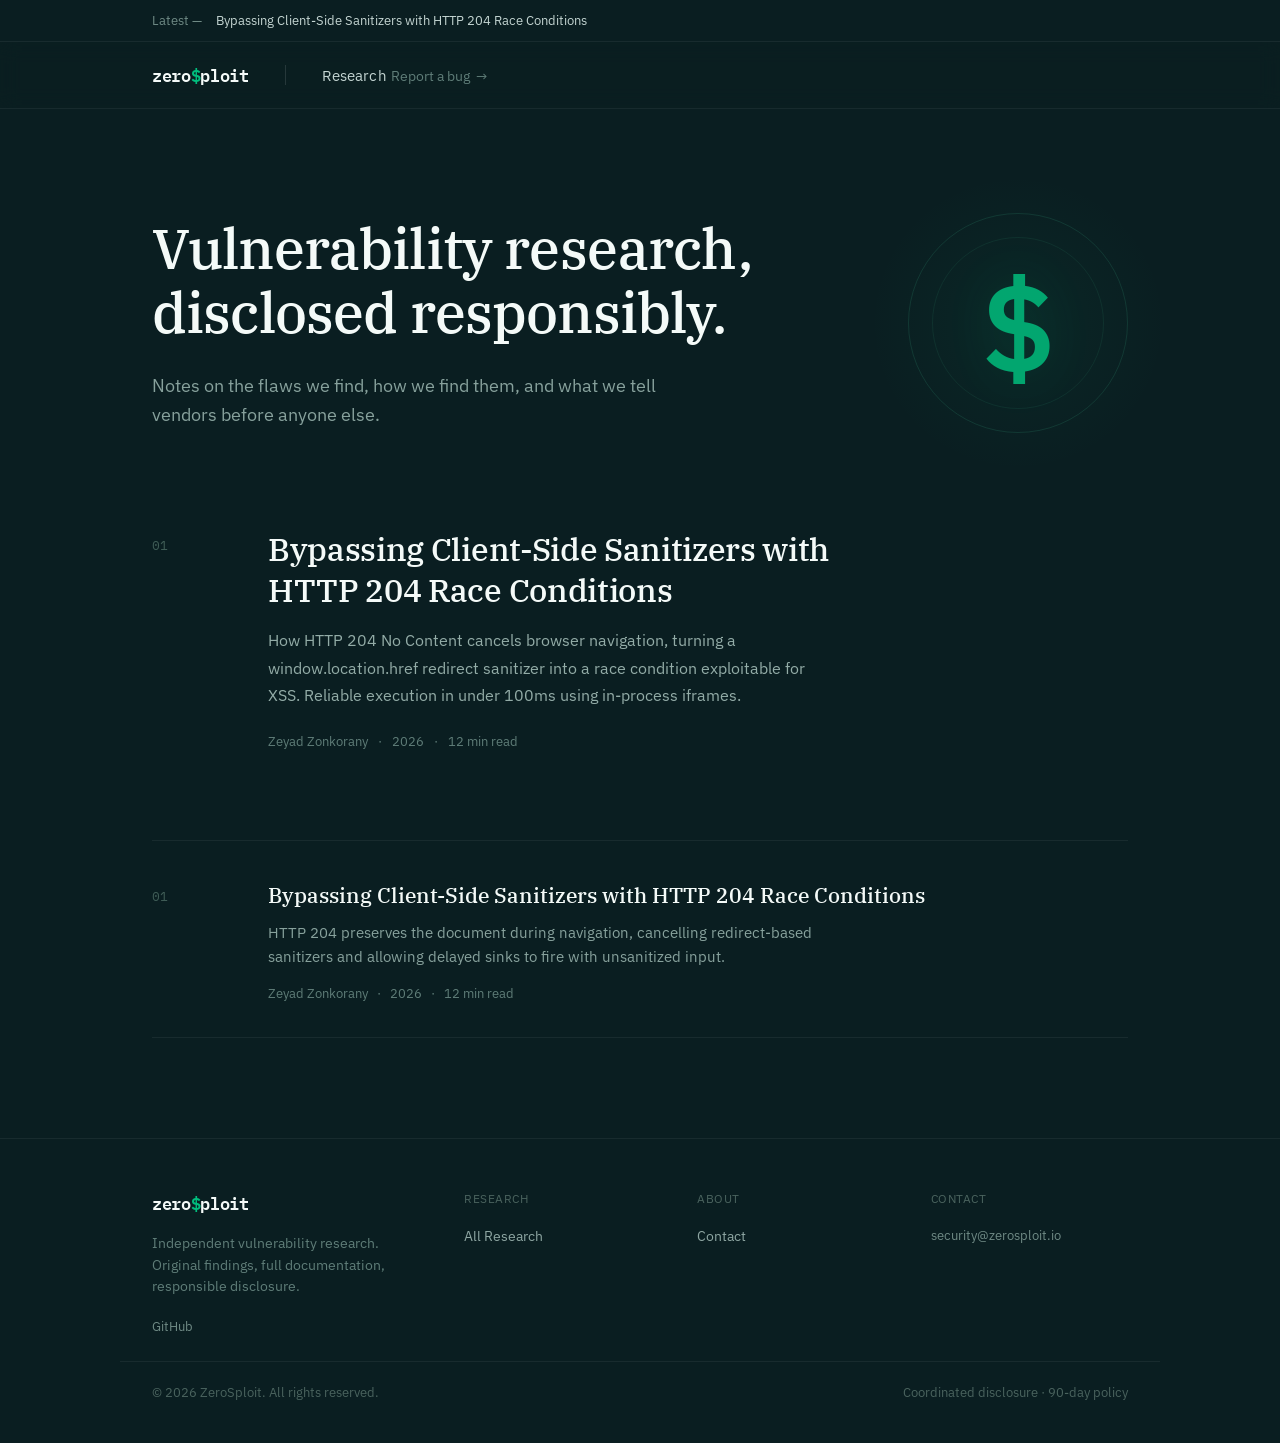
==== commit 2c0f3bec: "Add hero logo mark: $ symbol with ring + glow on right side of hero" ====
--- a/index.html
+++ b/index.html
@@ -39,8 +39,16 @@
 
 <!-- Hero -->
 <header class="home-hero">
-  <h1>Vulnerability research, disclosed responsibly.</h1>
-  <p>Notes on the flaws we find, how we find them, and what we tell vendors before anyone else.</p>
+  <div class="home-hero-text">
+    <h1>Vulnerability research, disclosed responsibly.</h1>
+    <p>Notes on the flaws we find, how we find them, and what we tell vendors before anyone else.</p>
+  </div>
+  <div class="hero-logo">
+    <div class="hero-logo-glow"></div>
+    <div class="hero-logo-ring"></div>
+    <div class="hero-logo-ring-inner"></div>
+    <div class="hero-logo-mark">$</div>
+  </div>
 </header>
 
 <!-- Featured -->
--- a/assets/style.css
+++ b/assets/style.css
@@ -185,9 +185,13 @@
   max-width: 1040px;
   margin: 0 auto;
   padding: 104px 32px 0;
-}
-
-.home-hero h1 {
+  display: grid;
+  grid-template-columns: 1fr auto;
+  align-items: center;
+  gap: 48px;
+}
+
+.home-hero-text h1 {
   margin: 0;
   font-family: var(--serif);
   font-size: 56px;
@@ -198,12 +202,56 @@
   max-width: 680px;
 }
 
-.home-hero p {
+.home-hero-text p {
   margin: 26px 0 0;
   font-size: 17.5px;
   line-height: 1.7;
   color: var(--text3);
   max-width: 520px;
+}
+
+.hero-logo {
+  width: 220px;
+  height: 220px;
+  position: relative;
+  display: flex;
+  align-items: center;
+  justify-content: center;
+  flex-shrink: 0;
+}
+
+.hero-logo-ring {
+  position: absolute;
+  inset: 0;
+  border-radius: 50%;
+  border: 1px solid rgba(79,224,168,0.12);
+}
+
+.hero-logo-ring-inner {
+  position: absolute;
+  inset: 24px;
+  border-radius: 50%;
+  border: 1px solid rgba(79,224,168,0.08);
+}
+
+.hero-logo-glow {
+  position: absolute;
+  inset: -40px;
+  border-radius: 50%;
+  background: radial-gradient(circle, rgba(1,189,125,0.06) 0%, transparent 70%);
+  pointer-events: none;
+}
+
+.hero-logo-mark {
+  font-family: var(--mono);
+  font-size: 120px;
+  font-weight: 600;
+  color: var(--green-d);
+  line-height: 1;
+  position: relative;
+  z-index: 1;
+  opacity: 0.85;
+  text-shadow: 0 0 60px rgba(1,189,125,0.15);
 }
 
 
@@ -411,18 +459,18 @@
   max-width: 660px;
   margin: 0 auto;
   padding: 46px 32px 20px;
-  font-size: 17px;
-  line-height: 1.85;
+  font-size: 15px;
+  line-height: 1.75;
   color: #b6cbc7;
 }
 
 .art-body h2 {
   font-family: var(--serif);
-  font-size: 23px;
+  font-size: 20px;
   font-weight: 500;
   color: var(--white);
   letter-spacing: -0.005em;
-  margin: 42px 0 16px;
+  margin: 36px 0 14px;
 }
 
 .art-body h2:first-child { margin-top: 0; }
@@ -445,22 +493,22 @@
 
 .art-body code {
   font-family: var(--mono);
-  font-size: 14px;
+  font-size: 11.5px;
   background: rgba(255,255,255,0.05);
-  padding: 2px 6px;
-  border-radius: 4px;
+  padding: 1px 5px;
+  border-radius: 3px;
   color: #dbe8e5;
 }
 
 .art-body pre {
   background: rgba(255,255,255,0.03);
-  border-radius: 8px;
-  padding: 20px 22px;
+  border-radius: 5px;
+  padding: 12px 14px;
   overflow-x: auto;
   font-family: var(--mono);
-  font-size: 13.5px;
-  line-height: 1.75;
-  margin: 0 0 26px;
+  font-size: 10.5px;
+  line-height: 1.6;
+  margin: 0 0 22px;
   color: #cfe0dc;
 }
 
@@ -565,7 +613,7 @@
 pre[class*="language-"], code[class*="language-"] {
   background: rgba(255,255,255,0.03) !important;
   font-family: var(--mono);
-  font-size: 13.5px;
+  font-size: 10.5px;
   text-shadow: none !important;
 }
 
@@ -723,8 +771,9 @@
   .nav-right { display: none; }
   .nav-links.open .nav-right { display: block; margin-left: 0; }
 
-  .home-hero { padding: 72px 24px 0; }
-  .home-hero h1 { font-size: 36px; }
+  .home-hero { padding: 72px 24px 0; grid-template-columns: 1fr; }
+  .home-hero-text h1 { font-size: 36px; }
+  .hero-logo { display: none; }
   .home-featured { padding: 64px 24px 0; }
   .feat-card { grid-template-columns: 1fr; }
   .feat-no { display: none; }
